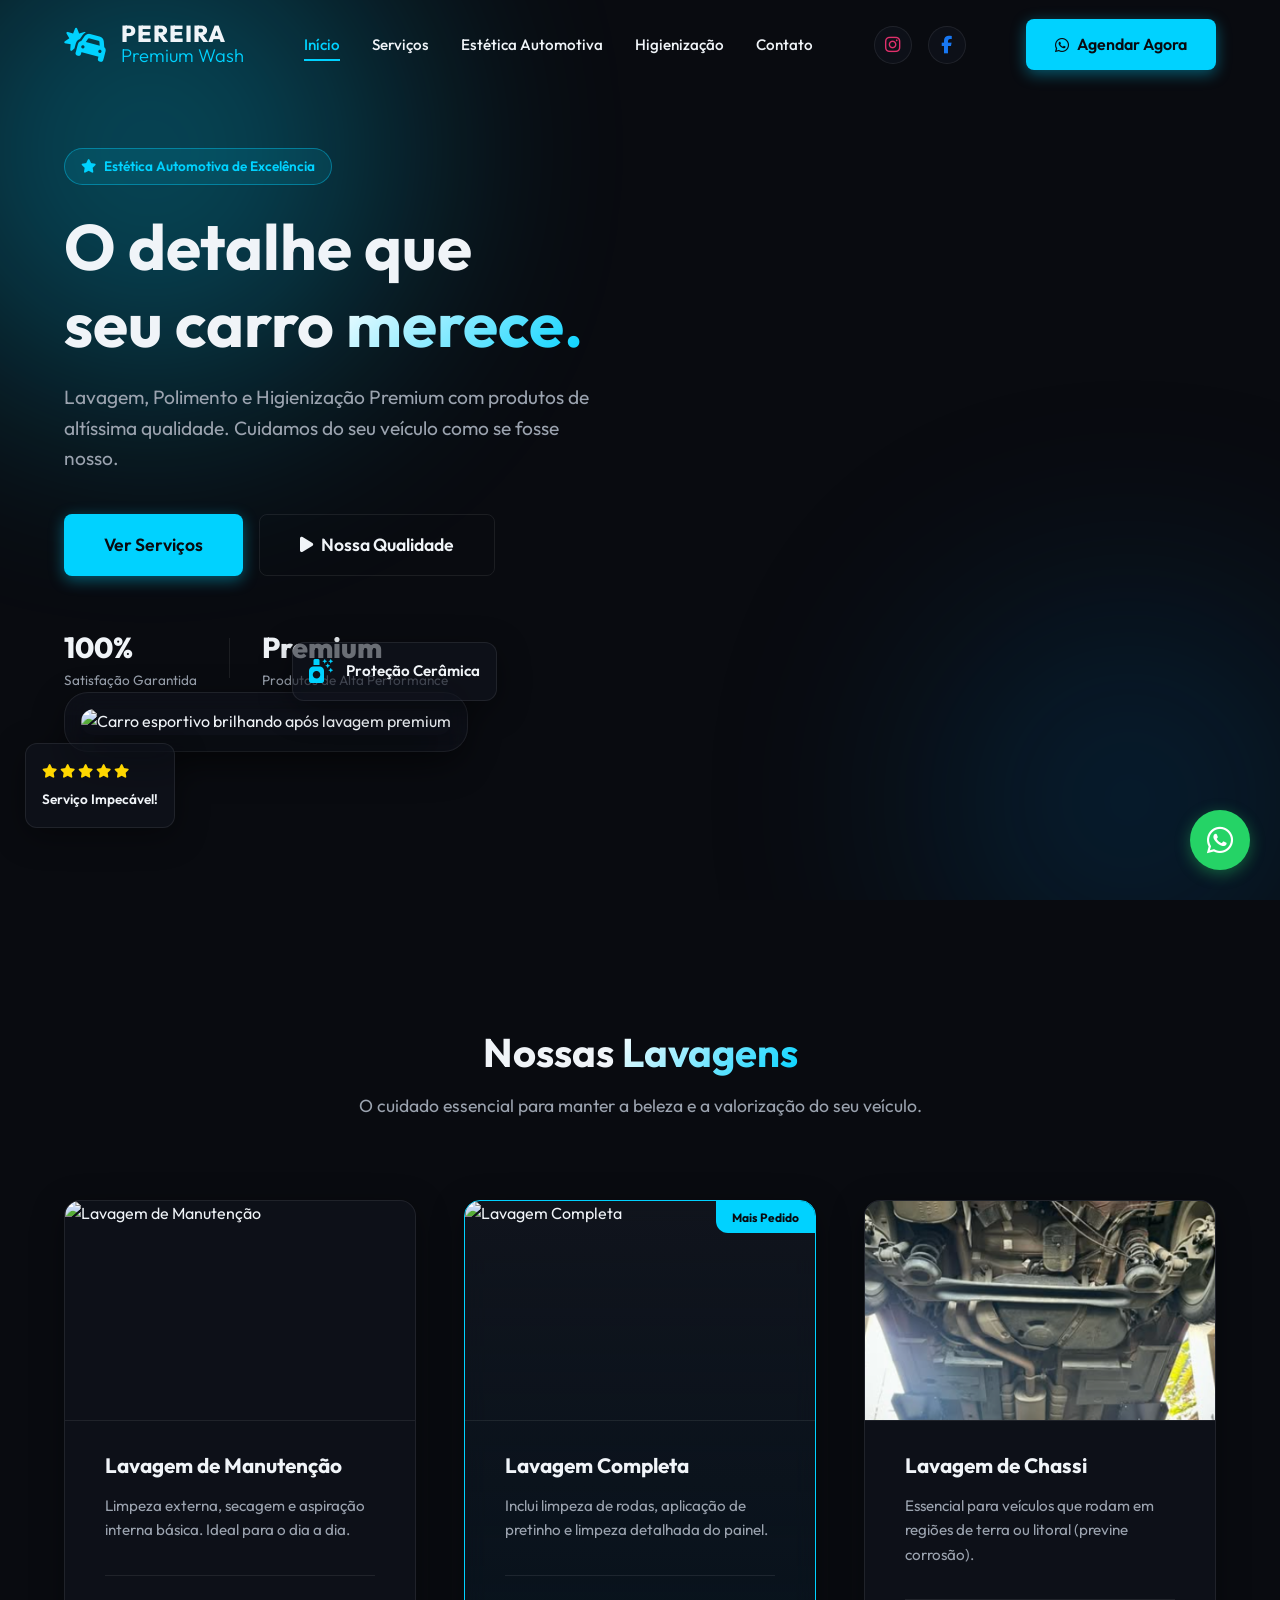
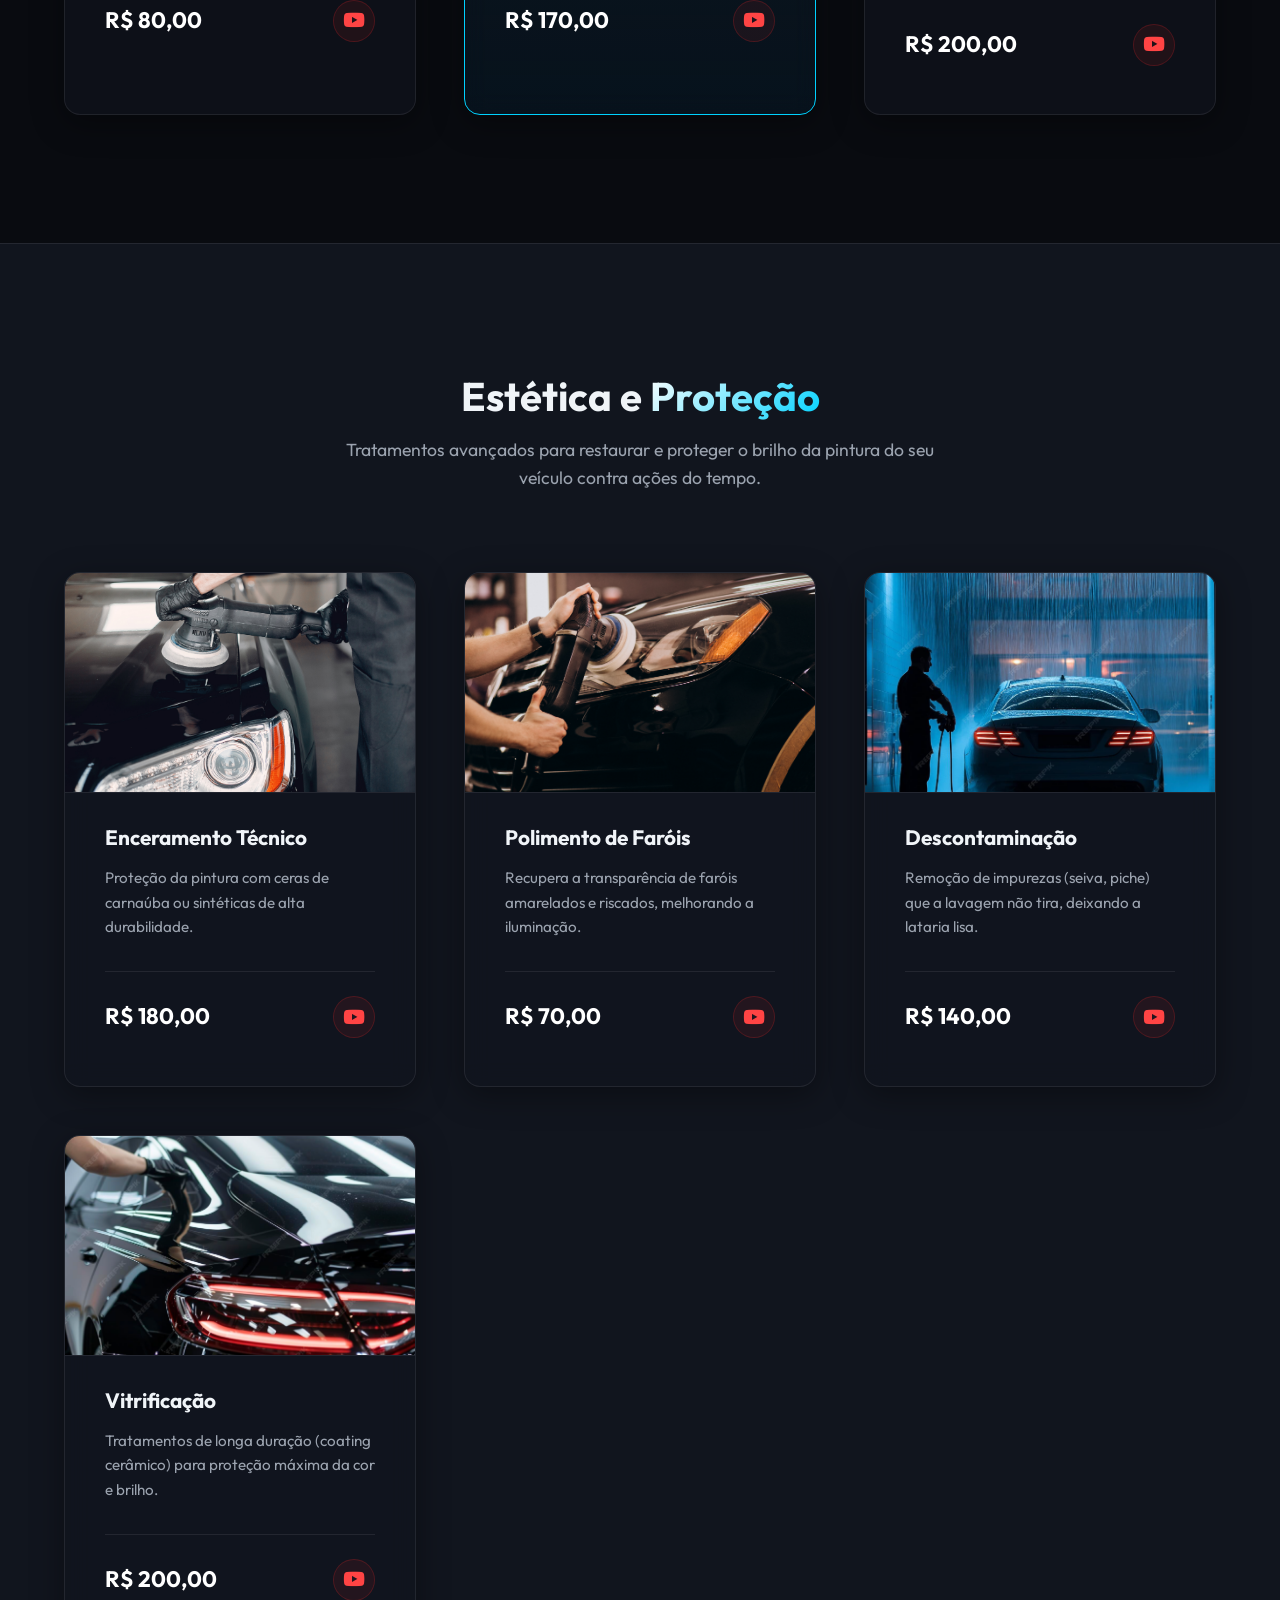
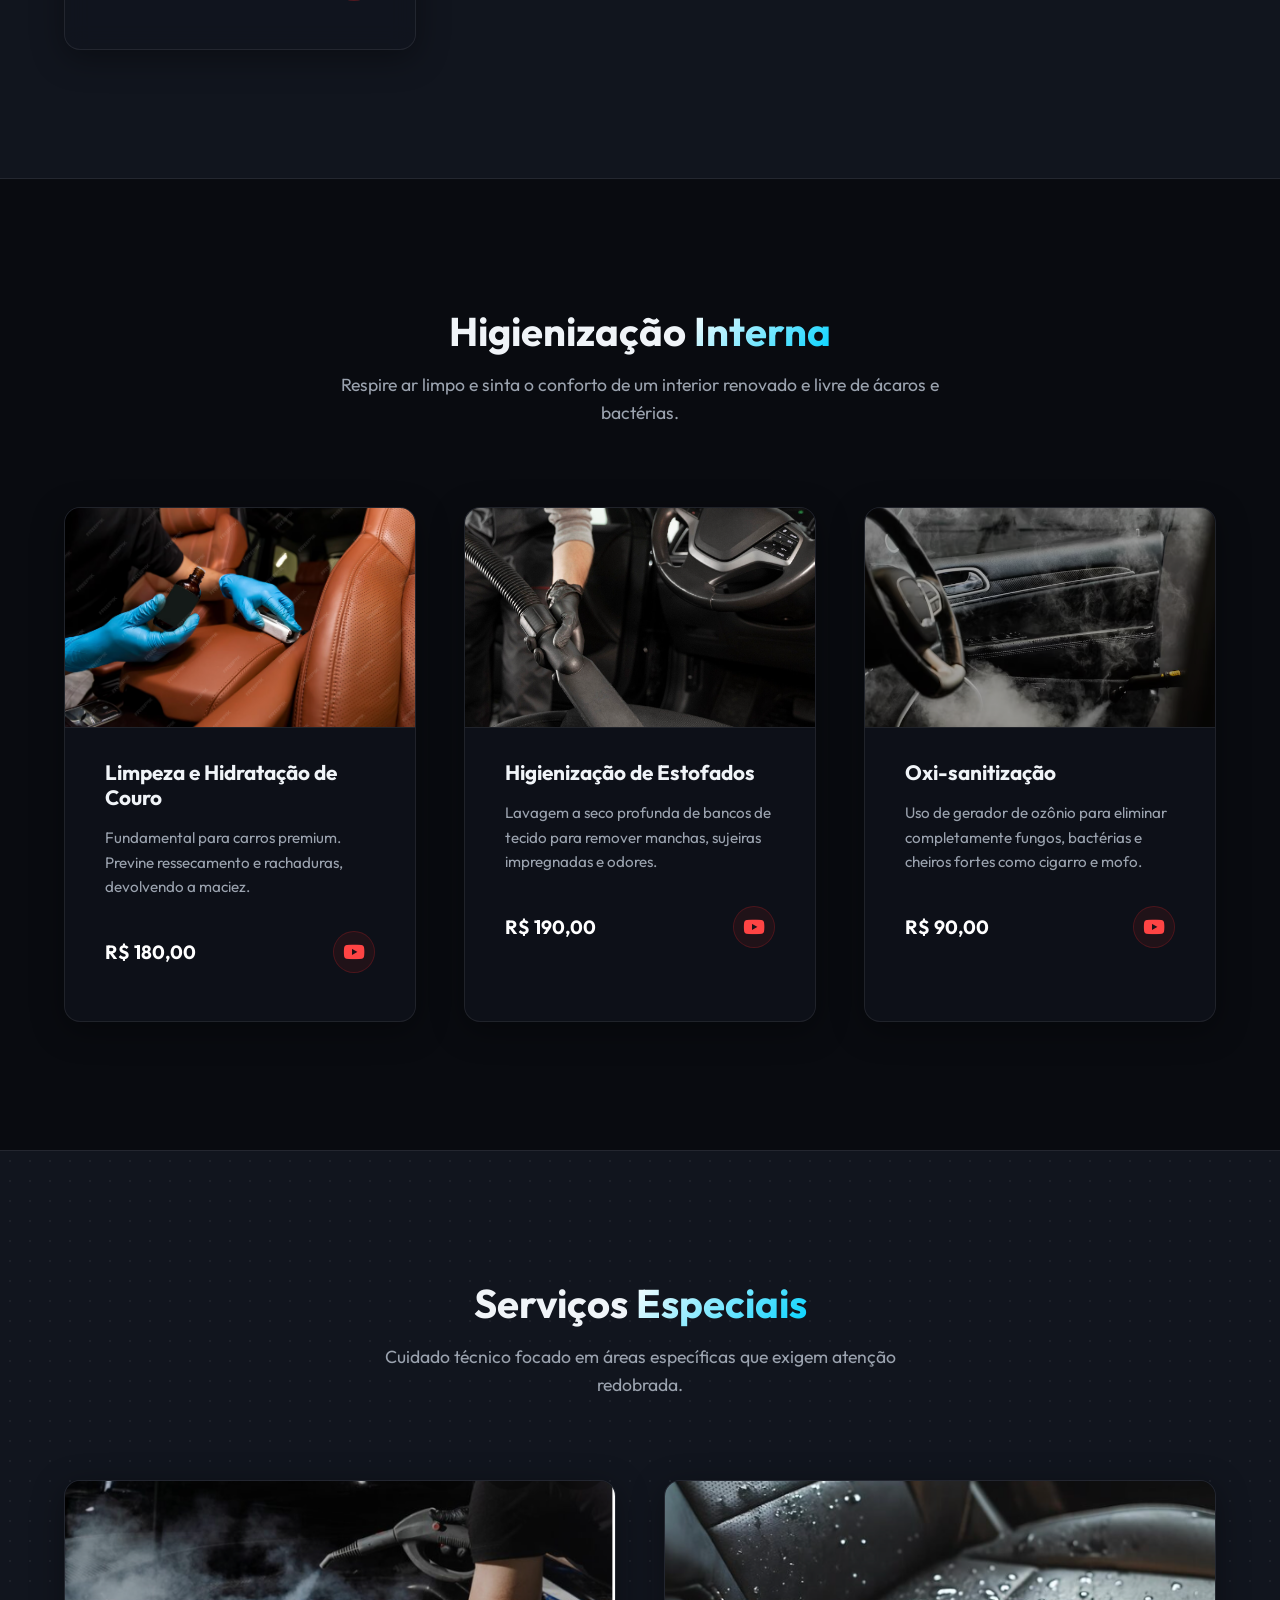
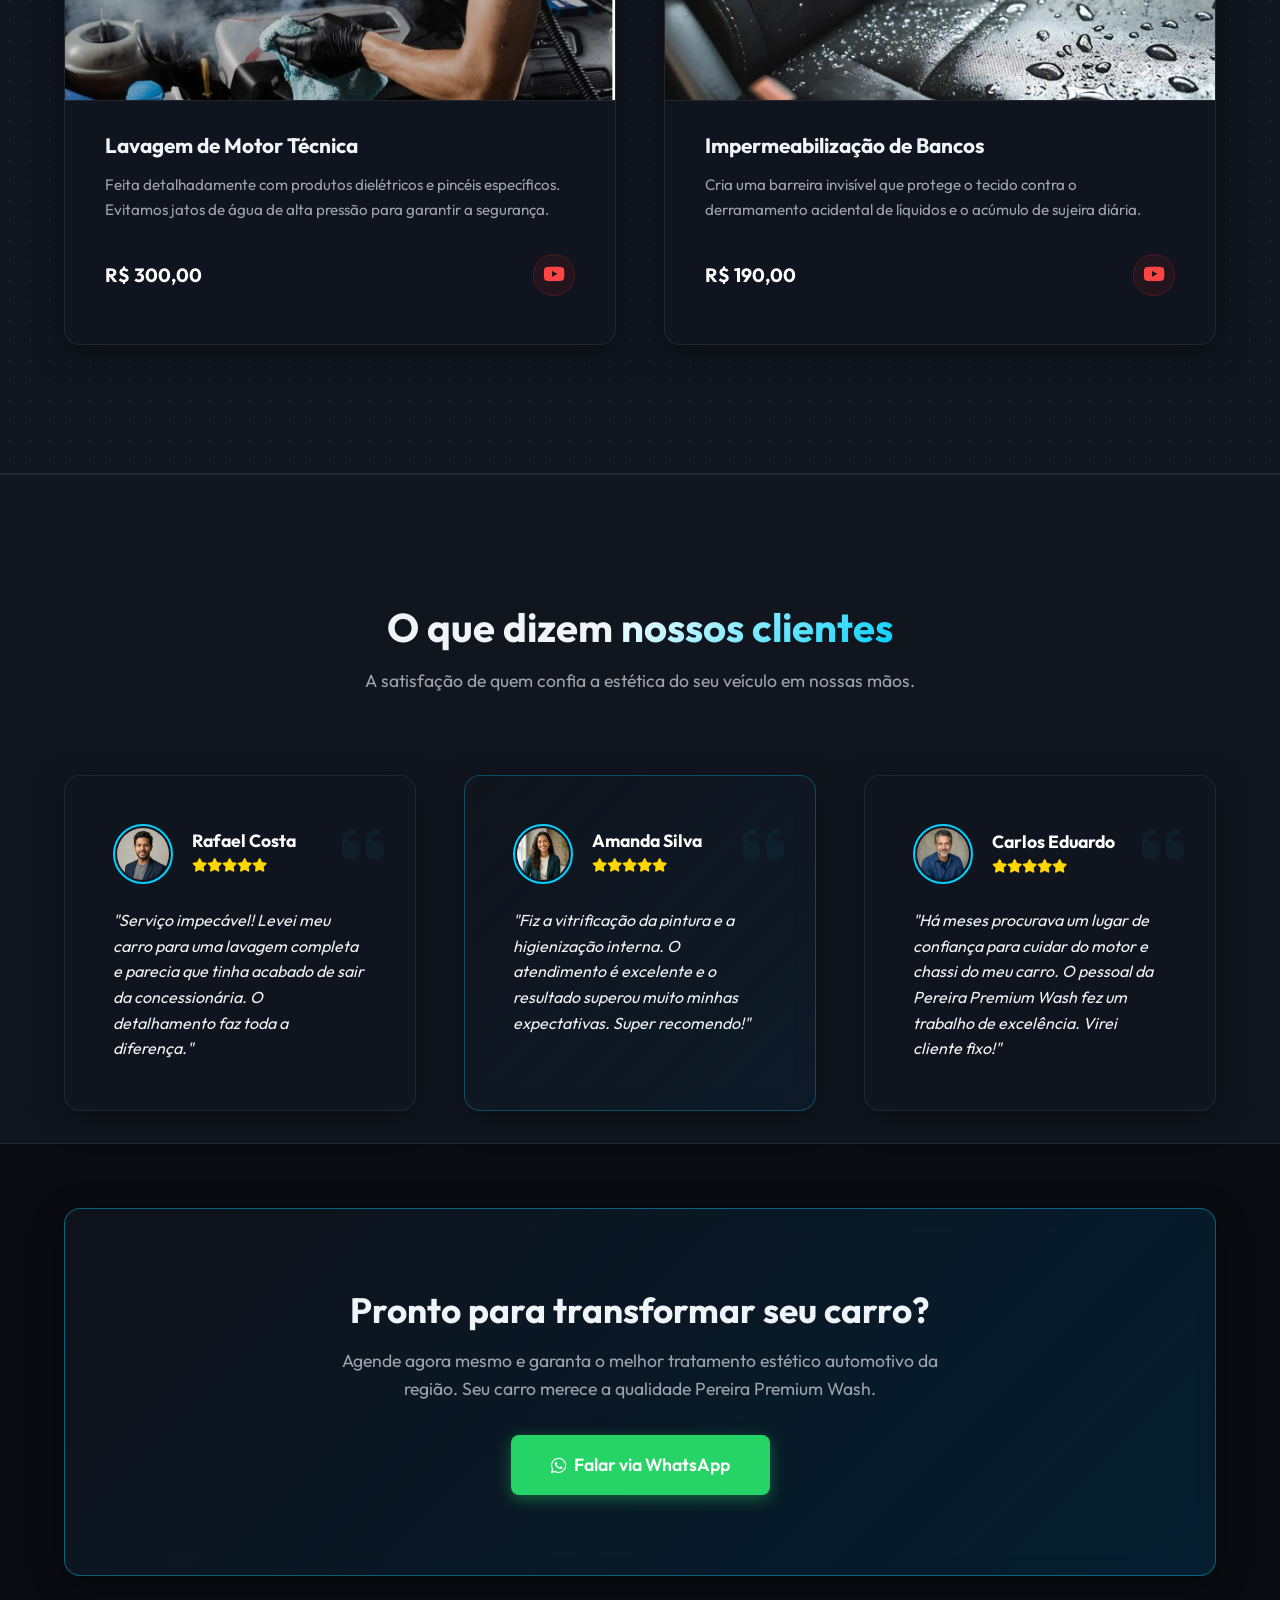
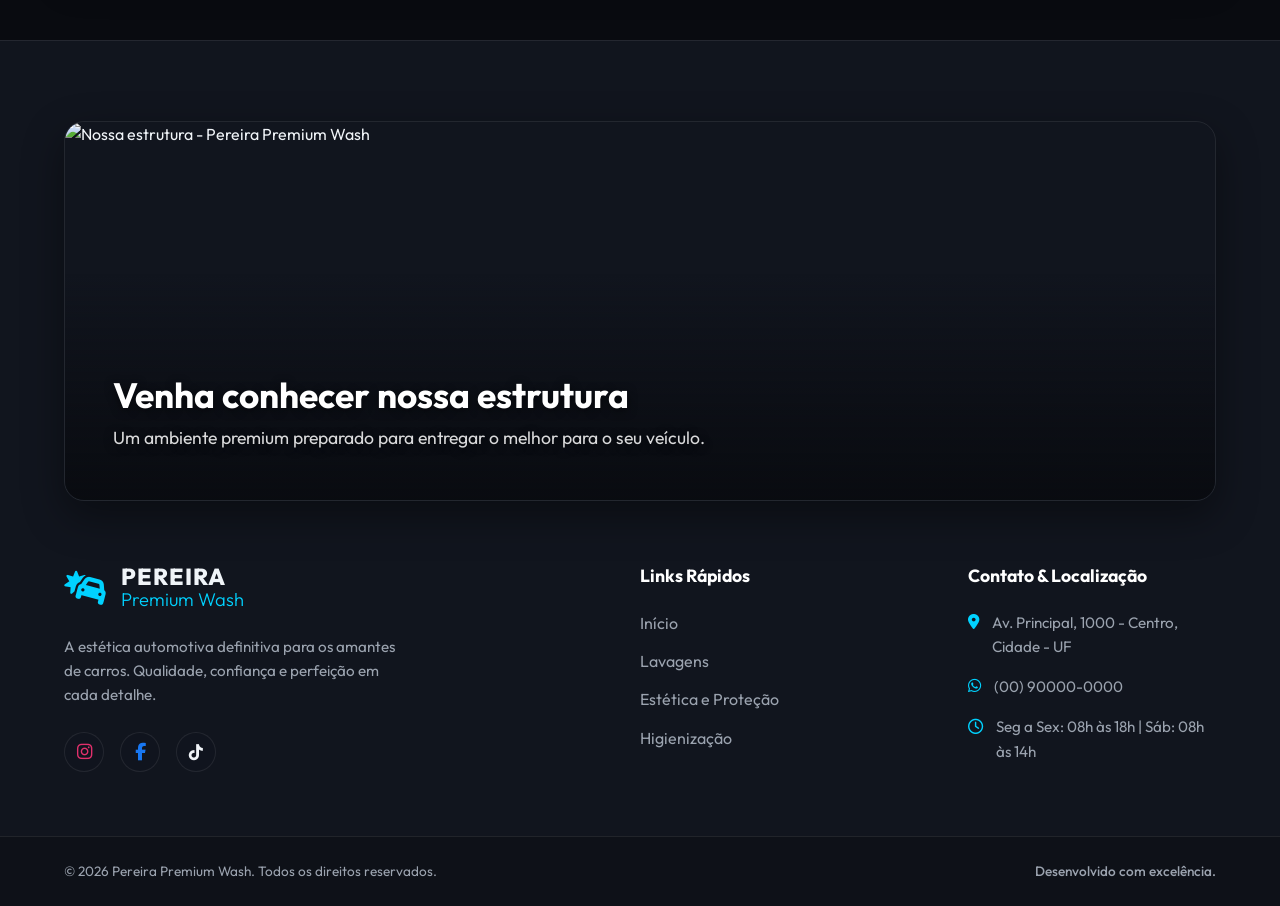
==== index.html @ 951238d2 "Restore social icons on mobile and reposition next to hamburger" ====
<!DOCTYPE html>
<html lang="pt-BR">
<head>
    <meta charset="UTF-8">
    <meta name="viewport" content="width=device-width, initial-scale=1.0">
    <meta name="description" content="Pereira Premium Wash - Estética Automotiva de Alta Qualidade. Oferecemos lavagem completa, polimento, vitrificação e higienização interna.">
    <title>Pereira Premium Wash | Estética Automotiva</title>
    <!-- Google Fonts -->
    <link rel="preconnect" href="https://fonts.googleapis.com">
    <link rel="preconnect" href="https://fonts.gstatic.com" crossorigin>
    <link href="https://fonts.googleapis.com/css2?family=Outfit:wght@300;400;500;600;700;800&display=swap" rel="stylesheet">
    <!-- Font Awesome -->
    <link rel="stylesheet" href="https://cdnjs.cloudflare.com/ajax/libs/font-awesome/6.4.0/css/all.min.css">
    <!-- CSS Personalizado -->
    <link rel="stylesheet" href="styles.css?v=8">
</head>
<body class="dark-theme">
    <!-- Efeito de Fundo Global blur -->
    <div class="background-effects">
        <div class="glow-orb orb-1"></div>
        <div class="glow-orb orb-2"></div>
    </div>

    <!-- Navegação Superior -->
    <header class="navbar">
        <div class="container nav-container">
            <a href="#" class="logo">
                <i class="fa-solid fa-car-burst text-accent"></i>
                <div class="logo-text">
                    <span class="logo-title">Pereira</span>
                    <span class="logo-subtitle">Premium Wash</span>
                </div>
            </a>
            
            <nav class="nav-links">
                <a href="#inicio" class="nav-link active">Início</a>
                <a href="#servicos" class="nav-link">Serviços</a>
                <a href="#estetica" class="nav-link">Estética Automotiva</a>
                <a href="#higienizacao" class="nav-link">Higienização</a>
                <a href="#contato" class="nav-link">Contato</a>
            </nav>

            <div class="nav-socials desktop-nav-socials">
                <a href="https://instagram.com/" target="_blank" class="social-icon instagram" aria-label="Instagram"><i class="fa-brands fa-instagram"></i></a>
                <a href="https://facebook.com/" target="_blank" class="social-icon facebook" aria-label="Facebook"><i class="fa-brands fa-facebook-f"></i></a>
            </div>

            <div class="header-actions desktop-only">
                <a href="https://api.whatsapp.com/send?phone=5500000000000&text=Olá! Gostaria de agendar um serviço na Pereira Premium Wash." target="_blank" class="btn-primary">
                    <i class="fa-brands fa-whatsapp"></i> Agendar Agora
                </a>
            </div>

            <!-- Menu Mobile Hamburger -->
            <button class="menu-toggle" aria-label="Abrir Menu">
                <span class="hamburger"></span>
            </button>
        </div>
    </header>

    <main>
        <!-- Hero Section -->
        <section id="inicio" class="hero-section">
            <div class="container hero-container">
                <div class="hero-content" data-aos="fade-up">
                    <div class="badge-premium">
                        <i class="fa-solid fa-star"></i> Estética Automotiva de Excelência
                    </div>
                    <h1 class="hero-title">O detalhe que<br> seu carro <span class="text-gradient">merece.</span></h1>
                    <p class="hero-subtitle">Lavagem, Polimento e Higienização Premium com produtos de altíssima qualidade. Cuidamos do seu veículo como se fosse nosso.</p>
                    <div class="hero-actions">
                        <a href="#servicos" class="btn-primary btn-large">Ver Serviços</a>
                        <a href="#galeria" class="btn-secondary btn-large"><i class="fa-solid fa-play"></i> Nossa Qualidade</a>
                    </div>
                    
                    <div class="hero-stats">
                        <div class="stat-item">
                            <span class="stat-number">100%</span>
                            <span class="stat-label">Satisfação Garantida</span>
                        </div>
                        <div class="stat-divider"></div>
                        <div class="stat-item">
                            <span class="stat-number">Premium</span>
                            <span class="stat-label">Produtos de Alta Performance</span>
                        </div>
                    </div>
                </div>
                <div class="hero-visual" data-aos="zoom-in" data-aos-delay="200">
                    <div class="image-wrapper glass-panel">
                        <img src="https://images.unsplash.com/photo-1601362840469-51e4d8d58785?q=80&w=1740&auto=format&fit=crop" alt="Carro esportivo brilhando após lavagem premium" class="hero-img">
                        <div class="floating-card rating-card">
                            <div class="stars">
                                <i class="fa-solid fa-star"></i>
                                <i class="fa-solid fa-star"></i>
                                <i class="fa-solid fa-star"></i>
                                <i class="fa-solid fa-star"></i>
                                <i class="fa-solid fa-star"></i>
                            </div>
                            <p>Serviço Impecável!</p>
                        </div>
                        <div class="floating-card service-card">
                            <i class="fa-solid fa-spray-can-sparkles text-accent"></i>
                            <p>Proteção Cerâmica</p>
                        </div>
                    </div>
                </div>
            </div>
        </section>

        <!-- Seção de Serviços - Lavagens -->
        <section id="servicos" class="services-section">
            <div class="container">
                <div class="section-header text-center" data-aos="fade-up">
                    <h2 class="section-title">Nossas <span class="text-gradient">Lavagens</span></h2>
                    <p class="section-description">O cuidado essencial para manter a beleza e a valorização do seu veículo.</p>
                </div>

                <div class="services-grid">
                    <!-- Serviço 1 -->
                    <div class="service-card-premium glass-panel" data-aos="fade-up" data-aos-delay="100">
                        <img src="lavagem-manutencao.jpg" alt="Lavagem de Manutenção" class="card-img-top" loading="lazy">
                        <div class="service-content">
                            <h3 class="service-name">Lavagem de Manutenção</h3>
                            <p class="service-desc">Limpeza externa, secagem e aspiração interna básica. Ideal para o dia a dia.</p>
                            <div class="service-footer">
                                <span class="service-price">R$ 80,00</span>
                                <div class="service-actions service-actions-right" style="margin-top: 0;">
                                    <a href="https://youtu.be/bIYmWo-dfnQ?si=0pb3H4_7p1KXsoxW" target="_blank" class="btn-action video-btn">
                                        <i class="fa-brands fa-youtube"></i> Ver Vídeo
                                    </a>
                                </div>
                            </div>
                        </div>
                    </div>

                    <!-- Serviço 2 -->
                    <div class="service-card-premium glass-panel highlight-card" data-aos="fade-up" data-aos-delay="200">
                        <div class="popular-badge">Mais Pedido</div>
                        <img src="https://images.unsplash.com/photo-1520340356584-f9917d1eea6f?q=80&w=1931&auto=format&fit=crop" alt="Lavagem Completa" class="card-img-top">
                        <div class="service-content">
                            <h3 class="service-name">Lavagem Completa</h3>
                            <p class="service-desc">Inclui limpeza de rodas, aplicação de pretinho e limpeza detalhada do painel.</p>
                            <div class="service-footer">
                                <span class="service-price">R$ 170,00</span>
                                <div class="service-actions service-actions-right" style="margin-top: 0;">
                                    <a href="https://youtu.be/bIYmWo-dfnQ?si=0pb3H4_7p1KXsoxW" target="_blank" class="btn-action video-btn">
                                        <i class="fa-brands fa-youtube"></i> Ver Vídeo
                                    </a>
                                </div>
                            </div>
                        </div>
                    </div>

                    <!-- Serviço 3 -->
                    <div class="service-card-premium glass-panel" data-aos="fade-up" data-aos-delay="300">
                        <img src="lavagem-chassi.png" alt="Lavagem de Chassi" class="card-img-top" loading="lazy">
                        <div class="service-content">
                            <h3 class="service-name">Lavagem de Chassi</h3>
                            <p class="service-desc">Essencial para veículos que rodam em regiões de terra ou litoral (previne corrosão).</p>
                            <div class="service-footer">
                                <span class="service-price">R$ 200,00</span>
                                <div class="service-actions service-actions-right" style="margin-top: 0;">
                                    <a href="https://youtu.be/bIYmWo-dfnQ?si=0pb3H4_7p1KXsoxW" target="_blank" class="btn-action video-btn">
                                        <i class="fa-brands fa-youtube"></i> Ver Vídeo
                                    </a>
                                </div>
                            </div>
                        </div>
                    </div>
                </div>
            </div>
        </section>

        <!-- Seção Estética e Proteção -->
        <section id="estetica" class="protection-section alt-bg">
            <div class="container">
                <div class="section-header text-center" data-aos="fade-up">
                    <h2 class="section-title">Estética e <span class="text-gradient">Proteção</span></h2>
                    <p class="section-description">Tratamentos avançados para restaurar e proteger o brilho da pintura do seu veículo contra ações do tempo.</p>
                </div>
            </div>
            
            <div class="container">
                <div class="services-grid">
                    <!-- Serviço 1: Enceramento -->
                    <div class="service-card-premium glass-panel" data-aos="fade-up" data-aos-delay="100">
                        <img src="enceramento.jpg" alt="Enceramento Técnico" class="card-img-top" loading="lazy">
                        <div class="service-content">
                            <h3 class="service-name">Enceramento Técnico</h3>
                            <p class="service-desc">Proteção da pintura com ceras de carnaúba ou sintéticas de alta durabilidade.</p>
                            <div class="service-footer">
                                <span class="service-price">R$ 180,00</span>
                                <div class="service-actions service-actions-right" style="margin-top: 0;">
                                    <a href="https://youtu.be/bIYmWo-dfnQ?si=0pb3H4_7p1KXsoxW" target="_blank" class="btn-action video-btn">
                                        <i class="fa-brands fa-youtube"></i> Ver Vídeo
                                    </a>
                                </div>
                            </div>
                        </div>
                    </div>

                    <!-- Serviço 2: Polimento -->
                    <div class="service-card-premium glass-panel" data-aos="fade-up" data-aos-delay="200">
                        <img src="polimento-farois.jpg" alt="Polimento de Faróis" class="card-img-top" loading="lazy">
                        <div class="service-content">
                            <h3 class="service-name">Polimento de Faróis</h3>
                            <p class="service-desc">Recupera a transparência de faróis amarelados e riscados, melhorando a iluminação.</p>
                            <div class="service-footer">
                                <span class="service-price">R$ 70,00</span>
                                <div class="service-actions service-actions-right" style="margin-top: 0;">
                                    <a href="https://youtu.be/bIYmWo-dfnQ?si=0pb3H4_7p1KXsoxW" target="_blank" class="btn-action video-btn">
                                        <i class="fa-brands fa-youtube"></i> Ver Vídeo
                                    </a>
                                </div>
                            </div>
                        </div>
                    </div>

                    <!-- Serviço 3: Descontaminação -->
                    <div class="service-card-premium glass-panel" data-aos="fade-up" data-aos-delay="300">
                        <img src="cabine-limpeza.png" alt="Descontaminação de Pintura" class="card-img-top" loading="lazy">
                        <div class="service-content">
                            <h3 class="service-name">Descontaminação</h3>
                            <p class="service-desc">Remoção de impurezas (seiva, piche) que a lavagem não tira, deixando a lataria lisa.</p>
                            <div class="service-footer">
                                <span class="service-price">R$ 140,00</span>
                                <div class="service-actions service-actions-right" style="margin-top: 0;">
                                    <a href="https://youtu.be/bIYmWo-dfnQ?si=0pb3H4_7p1KXsoxW" target="_blank" class="btn-action video-btn">
                                        <i class="fa-brands fa-youtube"></i> Ver Vídeo
                                    </a>
                                </div>
                            </div>
                        </div>
                    </div>

                    <!-- Serviço 4: Vitrificação -->
                    <div class="service-card-premium glass-panel" data-aos="fade-up" data-aos-delay="400">
                        <img src="vitrificacao.png" alt="Vitrificação ou Selantes" class="card-img-top" loading="lazy">
                        <div class="service-content">
                            <h3 class="service-name">Vitrificação</h3>
                            <p class="service-desc">Tratamentos de longa duração (coating cerâmico) para proteção máxima da cor e brilho.</p>
                            <div class="service-footer">
                                <span class="service-price">R$ 200,00</span>
                                <div class="service-actions service-actions-right" style="margin-top: 0;">
                                    <a href="https://youtu.be/bIYmWo-dfnQ?si=0pb3H4_7p1KXsoxW" target="_blank" class="btn-action video-btn">
                                        <i class="fa-brands fa-youtube"></i> Ver Vídeo
                                    </a>
                                </div>
                            </div>
                        </div>
                    </div>
                </div>
            </div>
        </section>

        <!-- Seção Higienização Interna -->
        <section id="higienizacao" class="services-section">
            <div class="container">
                <div class="section-header text-center" data-aos="fade-up">
                    <h2 class="section-title">Higienização <span class="text-gradient">Interna</span></h2>
                    <p class="section-description">Respire ar limpo e sinta o conforto de um interior renovado e livre de ácaros e bactérias.</p>
                </div>

                <div class="services-grid grid-3">
                    <div class="service-card-premium glass-panel" data-aos="zoom-in" data-aos-delay="100">
                        <img src="limpeza-banco.png" alt="Limpeza de Couro" class="card-img-top" loading="lazy">
                        <div class="service-content">
                            <h3 class="service-name">Limpeza e Hidratação de Couro</h3>
                            <p class="service-desc">Fundamental para carros premium. Previne ressecamento e rachaduras, devolvendo a maciez.</p>
                            <div class="service-footer" style="display: flex; justify-content: space-between; align-items: center; border-top: none; padding-top: 0; margin-top: 1rem;">
                                <span class="service-price" style="font-size: 1.2rem;">R$ 180,00</span>
                                <div class="service-actions" style="margin-top: 0; gap: 0.5rem;">
                                    <a href="https://youtu.be/bIYmWo-dfnQ?si=0pb3H4_7p1KXsoxW" target="_blank" class="btn-action video-btn" style="padding: 0.4rem 0.8rem;">
                                        <i class="fa-brands fa-youtube"></i> Ver Vídeo
                                    </a>
                                </div>
                            </div>
                        </div>
                    </div>

                    <div class="service-card-premium glass-panel" data-aos="zoom-in" data-aos-delay="200">
                        <div class="card-img-top" style="overflow: hidden; padding: 0;">
                            <img src="limpeza-banco-tecido-2.png" alt="Higienização de Estofados" style="width: 100%; height: 100%; object-fit: cover; object-position: bottom; transform: scale(1.4);" loading="lazy">
                        </div>
                        <div class="service-content">
                            <h3 class="service-name">Higienização de Estofados</h3>
                            <p class="service-desc">Lavagem a seco profunda de bancos de tecido para remover manchas, sujeiras impregnadas e odores.</p>
                            <div class="service-footer" style="display: flex; justify-content: space-between; align-items: center; border-top: none; padding-top: 0; margin-top: 1rem;">
                                <span class="service-price" style="font-size: 1.2rem;">R$ 190,00</span>
                                <div class="service-actions" style="margin-top: 0; gap: 0.5rem;">
                                    <a href="https://youtu.be/bIYmWo-dfnQ?si=0pb3H4_7p1KXsoxW" target="_blank" class="btn-action video-btn" style="padding: 0.4rem 0.8rem;">
                                        <i class="fa-brands fa-youtube"></i> Ver Vídeo
                                    </a>
                                </div>
                            </div>
                        </div>
                    </div>

                    <div class="service-card-premium glass-panel" data-aos="zoom-in" data-aos-delay="300">
                        <img src="oxisanitizacao.png" alt="Oxi-sanitização Ar Condicionado" class="card-img-top" loading="lazy">
                        <div class="service-content">
                            <h3 class="service-name">Oxi-sanitização</h3>
                            <p class="service-desc">Uso de gerador de ozônio para eliminar completamente fungos, bactérias e cheiros fortes como cigarro e mofo.</p>
                            <div class="service-footer" style="display: flex; justify-content: space-between; align-items: center; border-top: none; padding-top: 0; margin-top: 1rem;">
                                <span class="service-price" style="font-size: 1.2rem;">R$ 90,00</span>
                                <div class="service-actions" style="margin-top: 0; gap: 0.5rem;">
                                    <a href="https://youtu.be/bIYmWo-dfnQ?si=0pb3H4_7p1KXsoxW" target="_blank" class="btn-action video-btn" style="padding: 0.4rem 0.8rem;">
                                        <i class="fa-brands fa-youtube"></i> Ver Vídeo
                                    </a>
                                </div>
                            </div>
                        </div>
                    </div>
                </div>
            </div>
        </section>

        <!-- Seção Serviços Especiais -->
        <section id="especiais" class="special-services bg-pattern alt-bg">
            <div class="container">
                <div class="section-header text-center" data-aos="fade-up">
                    <h2 class="section-title">Serviços <span class="text-gradient">Especiais</span></h2>
                    <p class="section-description">Cuidado técnico focado em áreas específicas que exigem atenção redobrada.</p>
                </div>

                <div class="services-grid">
                    <!-- Serviço 1: Lavagem de Motor -->
                    <div class="service-card-premium glass-panel" data-aos="fade-up" data-aos-delay="100">
                        <img src="lavagem-motor.png" alt="Lavagem de Motor Técnica" class="card-img-top" loading="lazy">
                        <div class="service-content">
                            <h3 class="service-name">Lavagem de Motor Técnica</h3>
                            <p class="service-desc">Feita detalhadamente com produtos dielétricos e pincéis específicos. Evitamos jatos de água de alta pressão para garantir a segurança.</p>
                            <div class="service-footer" style="display: flex; justify-content: space-between; align-items: center; border-top: none; padding-top: 0; margin-top: 1rem;">
                                <span class="service-price" style="font-size: 1.2rem;">R$ 300,00</span>
                                <div class="service-actions" style="margin-top: 0; gap: 0.5rem;">
                                    <a href="https://youtu.be/bIYmWo-dfnQ?si=0pb3H4_7p1KXsoxW" target="_blank" class="btn-action video-btn" style="padding: 0.4rem 0.8rem;">
                                        <i class="fa-brands fa-youtube"></i> Ver Vídeo
                                    </a>
                                </div>
                            </div>
                        </div>
                    </div>

                    <!-- Serviço 2: Impermeabilização de Bancos -->
                    <div class="service-card-premium glass-panel" data-aos="fade-up" data-aos-delay="200">
                        <img src="banco-molhado.png" alt="Impermeabilização de Bancos" class="card-img-top" loading="lazy">
                        <div class="service-content">
                            <h3 class="service-name">Impermeabilização de Bancos</h3>
                            <p class="service-desc">Cria uma barreira invisível que protege o tecido contra o derramamento acidental de líquidos e o acúmulo de sujeira diária.</p>
                            <div class="service-footer" style="display: flex; justify-content: space-between; align-items: center; border-top: none; padding-top: 0; margin-top: 1rem;">
                                <span class="service-price" style="font-size: 1.2rem;">R$ 190,00</span>
                                <div class="service-actions" style="margin-top: 0; gap: 0.5rem;">
                                    <a href="https://youtu.be/bIYmWo-dfnQ?si=0pb3H4_7p1KXsoxW" target="_blank" class="btn-action video-btn" style="padding: 0.4rem 0.8rem;">
                                        <i class="fa-brands fa-youtube"></i> Ver Vídeo
                                    </a>
                                </div>
                            </div>
                        </div>
                    </div>
                </div>
            </div>
        </section>

        <!-- Depoimentos -->
        <section id="depoimentos" class="testimonials-section alt-bg">
            <div class="container">
                <div class="section-header text-center" data-aos="fade-up">
                    <h2 class="section-title">O que dizem <span class="text-gradient">nossos clientes</span></h2>
                    <p class="section-description">A satisfação de quem confia a estética do seu veículo em nossas mãos.</p>
                </div>
                
                <div class="testimonials-grid">
                    <!-- Depoimento 1 -->
                    <div class="testimonial-card glass-panel" data-aos="fade-up" data-aos-delay="100">
                        <div class="testimonial-header">
                            <img src="rafael_costa_v2.png" alt="Rafael Costa" class="customer-img">
                            <div class="customer-info">
                                <h4>Rafael Costa</h4>
                                <div class="stars">
                                    <i class="fa-solid fa-star"></i><i class="fa-solid fa-star"></i><i class="fa-solid fa-star"></i><i class="fa-solid fa-star"></i><i class="fa-solid fa-star"></i>
                                </div>
                            </div>
                        </div>
                        <p class="testimonial-text">"Serviço impecável! Levei meu carro para uma lavagem completa e parecia que tinha acabado de sair da concessionária. O detalhamento faz toda a diferença."</p>
                    </div>
                    
                    <!-- Depoimento 2 -->
                    <div class="testimonial-card glass-panel highlight-testimonial" data-aos="fade-up" data-aos-delay="200">
                        <div class="testimonial-header">
                            <img src="amanda_silva_v2.png" alt="Amanda Silva" class="customer-img">
                            <div class="customer-info">
                                <h4>Amanda Silva</h4>
                                <div class="stars">
                                    <i class="fa-solid fa-star"></i><i class="fa-solid fa-star"></i><i class="fa-solid fa-star"></i><i class="fa-solid fa-star"></i><i class="fa-solid fa-star"></i>
                                </div>
                            </div>
                        </div>
                        <p class="testimonial-text">"Fiz a vitrificação da pintura e a higienização interna. O atendimento é excelente e o resultado superou muito minhas expectativas. Super recomendo!"</p>
                    </div>
                    
                    <!-- Depoimento 3 -->
                    <div class="testimonial-card glass-panel" data-aos="fade-up" data-aos-delay="300">
                        <div class="testimonial-header">
                            <img src="carlos_eduardo_v2.png" alt="Carlos Eduardo" class="customer-img">
                            <div class="customer-info">
                                <h4>Carlos Eduardo</h4>
                                <div class="stars">
                                    <i class="fa-solid fa-star"></i><i class="fa-solid fa-star"></i><i class="fa-solid fa-star"></i><i class="fa-solid fa-star"></i><i class="fa-solid fa-star"></i>
                                </div>
                            </div>
                        </div>
                        <p class="testimonial-text">"Há meses procurava um lugar de confiança para cuidar do motor e chassi do meu carro. O pessoal da Pereira Premium Wash fez um trabalho de excelência. Virei cliente fixo!"</p>
                    </div>
                </div>
            </div>
        </section>

        <!-- Call to action/Contato -->
        <section id="contato" class="cta-section">
            <div class="container">
                <div class="cta-box glass-panel" data-aos="zoom-in">
                    <div class="cta-content">
                        <h2>Pronto para transformar seu carro?</h2>
                        <p>Agende agora mesmo e garanta o melhor tratamento estético automotivo da região. Seu carro merece a qualidade Pereira Premium Wash.</p>
                    </div>
                    <div class="cta-actions">
                        <a href="https://api.whatsapp.com/send?phone=5500000000000&text=Olá! Gostaria de agendar um serviço na Pereira Premium Wash." target="_blank" class="btn-whatsapp btn-large">
                            <i class="fa-brands fa-whatsapp"></i> Falar via WhatsApp
                        </a>
                    </div>
                </div>
            </div>
        </section>
    </main>

    <!-- Footer -->
    <footer class="footer">
        <!-- Fachada Pereira Premium Wash -->
        <div class="container mb-4">
            <div class="facade-container" data-aos="fade-up">
                <img src="foto_externa.png" alt="Nossa estrutura - Pereira Premium Wash" class="facade-img">
                <div class="facade-overlay">
                    <h3 class="facade-title">Venha conhecer nossa estrutura</h3>
                    <p class="facade-subtitle">Um ambiente premium preparado para entregar o melhor para o seu veículo.</p>
                </div>
            </div>
        </div>

        <div class="container footer-grid">
            <div class="footer-brand">
                <a href="#" class="logo footer-logo">
                    <i class="fa-solid fa-car-burst text-accent"></i>
                    <div class="logo-text">
                        <span class="logo-title">Pereira</span>
                        <span class="logo-subtitle">Premium Wash</span>
                    </div>
                </a>
                <p class="footer-desc">A estética automotiva definitiva para os amantes de carros. Qualidade, confiança e perfeição em cada detalhe.</p>
                <div class="social-links">
                    <a href="https://instagram.com/" target="_blank" class="social-icon instagram" aria-label="Instagram"><i class="fa-brands fa-instagram"></i></a>
                    <a href="https://facebook.com/" target="_blank" class="social-icon facebook" aria-label="Facebook"><i class="fa-brands fa-facebook-f"></i></a>
                    <a href="#" aria-label="TikTok"><i class="fa-brands fa-tiktok"></i></a>
                </div>
            </div>
            
            <div class="footer-links">
                <h3>Links Rápidos</h3>
                <ul>
                    <li><a href="#inicio">Início</a></li>
                    <li><a href="#servicos">Lavagens</a></li>
                    <li><a href="#estetica">Estética e Proteção</a></li>
                    <li><a href="#higienizacao">Higienização</a></li>
                </ul>
            </div>

            <div class="footer-contact">
                <h3>Contato & Localização</h3>
                <ul class="contact-info">
                    <li><i class="fa-solid fa-location-dot"></i> Av. Principal, 1000 - Centro, Cidade - UF</li>
                    <li><i class="fa-brands fa-whatsapp"></i> (00) 90000-0000</li>
                    <li><i class="fa-regular fa-clock"></i> Seg a Sex: 08h às 18h | Sáb: 08h às 14h</li>
                </ul>
            </div>
        </div>
        <div class="footer-bottom">
            <div class="container">
                <p>&copy; 2026 Pereira Premium Wash. Todos os direitos reservados.</p>
                <p class="developer-credit">Desenvolvido com excelência.</p>
            </div>
        </div>
    </footer>

    <!-- Script de Animação (AOS) via CDN para revelar elementos no scroll -->
    <link href="https://unpkg.com/aos@2.3.1/dist/aos.css" rel="stylesheet">
    <script src="https://unpkg.com/aos@2.3.1/dist/aos.js"></script>
    <script src="script.js"></script>

    <!-- Floating WhatsApp Global -->
    <a href="https://api.whatsapp.com/send?phone=5500000000000&text=Olá! Gostaria de agendar um serviço na Pereira Premium Wash." target="_blank" class="floating-whatsapp" aria-label="Fale conosco no WhatsApp">
        <i class="fa-brands fa-whatsapp"></i>
    </a>
</body>
</html>
---- styles.css ----
/* ===== DESIGN SYSTEM & VARIÁVEIS ===== */
:root {
    /* Cores Premium Dark Theme Baseadas em Estética Automotiva */
    --clr-bg-dark: #090b10;
    --clr-bg-alt: #11151e;
    --clr-accent: #00d2ff;
    --clr-accent-dark: #00a4ce;
    --clr-accent-glow: rgba(0, 210, 255, 0.4);
    --clr-text-main: #f0f4f8;
    --clr-text-muted: #9ba3af;
    
    /* Efeitos e Glassmorphism */
    --glass-bg: rgba(17, 21, 30, 0.6);
    --glass-border: rgba(255, 255, 255, 0.08);
    --glass-shadow: 0 8px 32px 0 rgba(0, 0, 0, 0.37);
    --glass-blur: blur(12px);
    
    /* Tipografia */
    --font-main: 'Outfit', sans-serif;
    
    /* Transições */
    --transition-fast: 0.2s cubic-bezier(0.4, 0, 0.2, 1);
    --transition-normal: 0.3s cubic-bezier(0.4, 0, 0.2, 1);
    --transition-slow: 0.6s cubic-bezier(0.4, 0, 0.2, 1);
}

/* ===== RESET & BASE ===== */
* {
    margin: 0;
    padding: 0;
    box-sizing: border-box;
    font-family: var(--font-main);
}

html {
    scroll-behavior: smooth;
    overflow-x: hidden;
}

body {
    background-color: var(--clr-bg-dark);
    color: var(--clr-text-main);
    line-height: 1.6;
    overflow-x: hidden;
    position: relative;
}

/* ===== TIPOGRAFIA GLOBAL ===== */
h1, h2, h3, h4, h5, h6 {
    line-height: 1.2;
    font-weight: 700;
}

.text-gradient {
    background: linear-gradient(135deg, #fff 0%, var(--clr-accent) 100%);
    -webkit-background-clip: text;
    -webkit-text-fill-color: transparent;
    background-clip: text;
}

.text-accent {
    color: var(--clr-accent);
}

.text-light {
    font-weight: 300;
}

.text-center {
    text-align: center;
}

/* ===== CONTAINERS & LAYOUT ===== */
.container {
    width: 100%;
    max-width: 1200px;
    margin: 0 auto;
    padding: 0 1.5rem;
}

.container-flex {
    display: flex;
    align-items: center;
    justify-content: space-between;
    gap: 4rem;
}

section {
    padding: 8rem 0;
    position: relative;
}

.alt-bg {
    background-color: var(--clr-bg-alt);
    border-top: 1px solid var(--glass-border);
    border-bottom: 1px solid var(--glass-border);
}

.section-header {
    margin-bottom: 5rem;
}

.section-title {
    font-size: 2.5rem;
    margin-bottom: 1rem;
}

.section-description {
    color: var(--clr-text-muted);
    font-size: 1.1rem;
    max-width: 600px;
    margin: 0 auto;
}

/* ===== COMPONENTES GLOBAIS ===== */
/* Botões */
.btn-primary, .btn-secondary, .btn-whatsapp {
    display: inline-flex;
    align-items: center;
    justify-content: center;
    gap: 0.5rem;
    padding: 0.8rem 1.8rem;
    font-weight: 600;
    border-radius: 8px;
    text-decoration: none;
    transition: var(--transition-normal);
    cursor: pointer;
    border: none;
    font-size: 1rem;
}

.btn-large {
    padding: 1rem 2.5rem;
    font-size: 1.1rem;
}

.btn-primary {
    background-color: var(--clr-accent);
    color: var(--clr-bg-dark);
    box-shadow: 0 4px 15px var(--clr-accent-glow);
}

.btn-primary:hover {
    background-color: #fff;
    transform: translateY(-3px);
    box-shadow: 0 6px 20px var(--clr-accent-glow);
}

.btn-secondary {
    background: transparent;
    color: var(--clr-text-main);
    border: 1px solid var(--glass-border);
}

.btn-secondary:hover {
    background: var(--glass-bg);
    border-color: var(--clr-accent);
    transform: translateY(-3px);
}

.btn-whatsapp {
    background-color: #25D366;
    color: white;
    box-shadow: 0 4px 15px rgba(37, 211, 102, 0.4);
}

.btn-whatsapp:hover {
    background-color: #1ebc5a;
    transform: translateY(-3px);
    box-shadow: 0 6px 20px rgba(37, 211, 102, 0.5);
}

.btn-text {
    color: var(--clr-accent);
    text-decoration: none;
    font-weight: 500;
    display: inline-flex;
    align-items: center;
    gap: 0.5rem;
    transition: var(--transition-fast);
}

.btn-text:hover {
    gap: 0.8rem;
    color: #fff;
}

/* Ações Dinâmicas dos Serviços (Agendar/Vídeo) */
.service-actions {
    display: flex;
    gap: 0.8rem;
    margin-top: 1rem;
    align-items: center;
    flex-wrap: wrap;
}
.service-actions-right {
    justify-content: flex-end;
}

.btn-action {
    display: inline-flex;
    align-items: center;
    justify-content: center;
    gap: 0;
    font-size: 0; /* Oculta o texto html original */
    width: 42px;
    height: 42px;
    padding: 0 !important;
    border-radius: 50%;
    text-decoration: none;
    transition: all 0.4s cubic-bezier(0.175, 0.885, 0.32, 1.25);
    overflow: hidden;
    position: relative;
    white-space: nowrap;
}

.btn-action i {
    font-size: 1.2rem;
    margin: 0;
    transition: transform 0.3s ease;
}

/* Pseudo-elementos para recriar o texto no hover */
.video-btn::after {
    content: "Vídeo";
    font-size: 0.9rem;
    font-weight: 600;
    opacity: 0;
    max-width: 0;
    transition: all 0.4s cubic-bezier(0.175, 0.885, 0.32, 1.25);
}

.agendar-btn::after {
    content: "Agendar";
    font-size: 0.9rem;
    font-weight: 600;
    opacity: 0;
    max-width: 0;
    transition: all 0.4s cubic-bezier(0.175, 0.885, 0.32, 1.25);
}

/* Efeito Hover Expanding Pill */
.btn-action:hover {
    border-radius: 25px;
    padding: 0 16px !important;
}

.btn-action.video-btn:hover {
    width: 105px;
}

.btn-action.agendar-btn:hover {
    width: 125px;
}

.btn-action:hover::after {
    opacity: 1;
    max-width: 100px;
    margin-left: 8px; /* Espaço entre ícone e texto */
}

/* Cores e Sombras */
.video-btn {
    background: rgba(255, 40, 40, 0.08);
    color: #ff4444;
    border: 1px solid rgba(255, 40, 40, 0.2);
}

.video-btn:hover {
    background: rgba(255, 40, 40, 0.15);
    box-shadow: 0 6px 15px rgba(255, 40, 40, 0.25);
    color: #ff6b6b;
}

.agendar-btn {
    background: rgba(37, 211, 102, 0.08);
    color: #25D366;
    border: 1px solid rgba(37, 211, 102, 0.2);
}

.agendar-btn:hover {
    background: rgba(37, 211, 102, 0.15);
    box-shadow: 0 6px 15px rgba(37, 211, 102, 0.25);
    color: #4aff8b;
}

@media (max-width: 768px) {
    .btn-action {
        width: 44px;
        height: 44px;
    }
    .btn-action i {
        font-size: 1.3rem;
    }
    .btn-action:hover {
        width: 44px; /* Fixado em círculo no mobile */
        padding: 0 !important;
        border-radius: 50%;
    }
    .btn-action:hover::after {
        opacity: 0;
        max-width: 0;
        margin-left: 0;
    }
}

/* Painel Glassmorphism */
.glass-panel {
    background: var(--glass-bg);
    backdrop-filter: var(--glass-blur);
    -webkit-backdrop-filter: var(--glass-blur);
    border: 1px solid var(--glass-border);
    border-radius: 16px;
    box-shadow: var(--glass-shadow);
}

/* Efeitos de Fundo (Orbs luminosos) */
.background-effects {
    position: fixed;
    top: 0;
    left: 0;
    width: 100vw;
    height: 100vh;
    z-index: -1;
    overflow: hidden;
    pointer-events: none;
}

.glow-orb {
    position: absolute;
    border-radius: 50%;
    filter: blur(120px);
    opacity: 0.3;
}

.orb-1 {
    width: 500px;
    height: 500px;
    background: var(--clr-accent);
    top: -100px;
    left: -100px;
    animation: floatOrb 10s ease-in-out infinite alternate;
}

.orb-2 {
    width: 400px;
    height: 400px;
    background: #004d80;
    bottom: -100px;
    right: -50px;
    animation: floatOrb 15s ease-in-out infinite alternate-reverse;
}

@keyframes floatOrb {
    0% { transform: translate(0, 0); }
    100% { transform: translate(50px, 50px); }
}

/* ===== HEADER & NAVEGAÇÃO ===== */
.navbar {
    position: fixed;
    top: 0;
    left: 0;
    width: 100%;
    z-index: 1000;
    padding: 1.2rem 0;
    transition: var(--transition-normal);
    border-bottom: 1px solid transparent;
}

.navbar.scrolled {
    background: rgba(9, 11, 16, 0.85);
    backdrop-filter: var(--glass-blur);
    -webkit-backdrop-filter: var(--glass-blur);
    border-bottom: 1px solid var(--glass-border);
    padding: 0.8rem 0;
}

.nav-container {
    display: flex;
    justify-content: space-between;
    align-items: center;
}

.header-actions {
    display: flex;
    align-items: center;
    gap: 1.5rem;
}

.nav-socials {
    display: flex;
    gap: 1rem;
    align-items: center;
}

/* Redes Sociais da Header Dinâmicas */
.social-icon {
    display: inline-flex;
    align-items: center;
    justify-content: center;
    width: 38px;
    height: 38px;
    border-radius: 50%;
    background: var(--glass-bg);
    border: 1px solid var(--glass-border);
    color: var(--clr-text-main);
    font-size: 1.1rem;
    text-decoration: none;
    transition: all 0.3s cubic-bezier(0.4, 0, 0.2, 1);
}

.social-icon.instagram {
    color: #e1306c;
}

.social-icon.instagram:hover {
    background: radial-gradient(circle at 30% 107%, #fdf497 0%, #fdf497 5%, #fd5949 45%, #d6249f 60%, #285AEB 90%);
    color: #fff;
    border-color: transparent;
    transform: translateY(-4px) scale(1.1);
    box-shadow: 0 5px 15px rgba(225, 48, 108, 0.4);
}

.social-icon.facebook {
    color: #1877f2;
}

.social-icon.facebook:hover {
    background: #1877f2;
    color: #fff;
    border-color: #1877f2;
    transform: translateY(-4px) scale(1.1);
    box-shadow: 0 5px 15px rgba(24, 119, 242, 0.4);
}

.logo {
    display: flex;
    align-items: center;
    gap: 0.8rem;
    /* font-size: 1.5rem; */
    /* font-weight: 700; */
    /* color: var(--clr-text-main); */
    text-decoration: none;
}

.logo i {
    font-size: 2.2rem;
}

.logo-text {
    display: flex;
    flex-direction: column;
    justify-content: center;
}

.logo-title {
    font-size: 1.45rem;
    font-weight: 800;
    color: var(--clr-text-main);
    line-height: 1;
    letter-spacing: 1px;
    text-transform: uppercase;
}

.logo-subtitle {
    font-size: 1.15rem;
    font-weight: 300;
    color: var(--clr-accent);
    line-height: 1.2;
    /* letter-spacing: 0; */
    /* margin-top: 0; */
    text-transform: none;
}

.nav-links {
    display: flex;
    gap: 2rem;
}

.nav-link {
    color: var(--clr-text-main);
    text-decoration: none;
    font-weight: 500;
    font-size: 0.95rem;
    transition: var(--transition-fast);
    position: relative;
}

.nav-link:hover, .nav-link.active {
    color: var(--clr-accent);
}

.nav-link::after {
    content: '';
    position: absolute;
    width: 0;
    height: 2px;
    bottom: -4px;
    left: 0;
    background-color: var(--clr-accent);
    transition: var(--transition-fast);
}

.nav-link:hover::after, .nav-link.active::after {
    width: 100%;
}

.menu-toggle {
    display: none;
    background: transparent;
    border: none;
    cursor: pointer;
    width: 30px;
    height: 20px;
    position: relative;
    z-index: 1001;
}

.hamburger, .hamburger::before, .hamburger::after {
    content: '';
    position: absolute;
    width: 100%;
    height: 3px;
    background: var(--clr-text-main);
    transition: var(--transition-fast);
    left: 0;
    border-radius: 3px;
}

.hamburger {
    top: 50%;
    transform: translateY(-50%);
}

.hamburger::before { top: -8px; }
.hamburger::after { bottom: -8px; }

.menu-toggle.active .hamburger { background: transparent; }
.menu-toggle.active .hamburger::before { top: 0; transform: rotate(45deg); }
.menu-toggle.active .hamburger::after { bottom: 0; transform: rotate(-45deg); }

/* ===== HERO SECTION ===== */
.hero-section {
    min-height: 100vh;
    display: flex;
    align-items: center;
    padding-top: 8rem;
}

.badge-premium {
    display: inline-flex;
    align-items: center;
    gap: 0.5rem;
    padding: 0.4rem 1rem;
    background: rgba(0, 210, 255, 0.1);
    border: 1px solid var(--clr-accent-glow);
    border-radius: 50px;
    color: var(--clr-accent);
    font-size: 0.85rem;
    font-weight: 600;
    margin-bottom: 1.5rem;
}

.hero-title {
    font-size: 4rem;
    margin-bottom: 1.2rem;
}

.hero-subtitle {
    font-size: 1.2rem;
    color: var(--clr-text-muted);
    margin-bottom: 2.5rem;
    max-width: 550px;
}

.hero-actions {
    display: flex;
    gap: 1rem;
    margin-bottom: 3rem;
}

.hero-stats {
    display: flex;
    align-items: center;
    gap: 2rem;
}

.stat-item {
    display: flex;
    flex-direction: column;
}

.stat-number {
    font-size: 1.8rem;
    font-weight: 800;
    color: var(--clr-text-main);
}

.stat-label {
    font-size: 0.85rem;
    color: var(--clr-text-muted);
}

.stat-divider {
    width: 1px;
    height: 40px;
    background: var(--glass-border);
}

.hero-visual {
    position: relative;
}

.image-wrapper {
    position: relative;
    border-radius: 24px;
    padding: 1rem;
    display: inline-block;
}

.hero-img {
    width: 100%;
    max-width: 500px;
    border-radius: 16px;
    object-fit: cover;
    box-shadow: 0 20px 40px rgba(0,0,0,0.5);
}

.floating-card {
    position: absolute;
    background: var(--glass-bg);
    backdrop-filter: var(--glass-blur);
    border: 1px solid var(--glass-border);
    border-radius: 12px;
    padding: 1rem;
    box-shadow: var(--glass-shadow);
    display: flex;
    align-items: center;
    gap: 0.8rem;
    animation: float 4s ease-in-out infinite;
}

.rating-card {
    top: 50px;
    left: -40px;
    flex-direction: column;
    align-items: flex-start;
    gap: 0.4rem;
    animation-delay: 0s;
}

.stars { color: #FFD700; font-size: 0.9rem; }
.rating-card p { font-size: 0.85rem; font-weight: 600; }

.service-card {
    bottom: 50px;
    right: -30px;
    animation-delay: 2s;
}

.service-card i { font-size: 1.5rem; }
.service-card p { font-weight: 600; font-size: 0.95rem; }

@keyframes float {
    0% { transform: translateY(0px); }
    50% { transform: translateY(-15px); }
    100% { transform: translateY(0px); }
}

/* ===== SERVIÇOS (CARDS) ===== */
.services-grid {
    display: grid;
    grid-template-columns: repeat(auto-fit, minmax(320px, 1fr));
    gap: 3rem;
}

.grid-3 {
    grid-template-columns: repeat(3, 1fr);
}

.service-card-premium {
    padding: 3rem 2.5rem;
    transition: var(--transition-normal);
    position: relative;
    display: flex;
    flex-direction: column;
    height: 100%;
    overflow: hidden;
}

.service-card-premium:hover {
    transform: translateY(-10px);
    border-color: var(--clr-accent-glow);
    box-shadow: 0 15px 35px rgba(0, 0, 0, 0.4), 0 0 20px var(--clr-accent-glow);
}

.service-card-premium.highlight-card {
    border-color: var(--clr-accent);
    background: linear-gradient(180deg, rgba(17, 21, 30, 0.9) 0%, rgba(0, 50, 80, 0.2) 100%);
}

.popular-badge {
    position: absolute;
    top: 0;
    right: 0;
    background: var(--clr-accent);
    color: var(--clr-bg-dark);
    font-size: 0.75rem;
    font-weight: 700;
    padding: 0.4rem 1rem;
    border-bottom-left-radius: 12px;
}

.service-icon-wrapper {
    width: 60px;
    height: 60px;
    background: rgba(0, 210, 255, 0.05);
    border: 1px solid var(--glass-border);
    border-radius: 12px;
    display: flex;
    align-items: center;
    justify-content: center;
    margin-bottom: 1.5rem;
    font-size: 1.8rem;
    transition: var(--transition-normal);
}

.service-card-premium:hover .service-icon-wrapper {
    background: var(--clr-accent);
    color: var(--clr-bg-dark) !important;
}

.service-card-premium:hover .service-icon-wrapper i {
    color: var(--clr-bg-dark);
}

.service-name {
    font-size: 1.3rem;
    margin-bottom: 1rem;
}

.service-desc {
    color: var(--clr-text-muted);
    font-size: 0.95rem;
    margin-bottom: 2rem;
    flex-grow: 1;
}

.service-footer {
    display: flex;
    justify-content: space-between;
    align-items: center;
    margin-top: auto;
    border-top: 1px solid var(--glass-border);
    padding-top: 1.5rem;
}

.service-price {
    font-size: 1.4rem;
    font-weight: 700;
    color: #fff;
}

.card-img-top {
    width: calc(100% + 5rem);
    margin: -3rem -2.5rem 2rem -2.5rem;
    height: 220px;
    object-fit: cover;
    border-bottom: 1px solid var(--glass-border);
}

/* ===== FEATURES / PROTEÇÃO ===== */
.protection-section {
    position: relative;
}

.protection-visual {
    flex: 1;
    position: relative;
}

.protection-content {
    flex: 1;
}

.rounded-image {
    width: 100%;
    border-radius: 20px;
    display: block;
}

.shadow-glow {
    box-shadow: 0 0 40px rgba(0, 210, 255, 0.2);
}

.feature-list {
    display: flex;
    flex-direction: column;
    gap: 1.5rem;
}

.feature-item {
    display: flex;
    gap: 1.2rem;
    padding: 1.2rem;
    border-radius: 12px;
    transition: var(--transition-fast);
    border: 1px solid transparent;
}

.feature-item:hover {
    background: rgba(255, 255, 255, 0.02);
    border-color: var(--glass-border);
}

.highlight-feature {
    background: rgba(0, 210, 255, 0.05);
    border-color: var(--glass-border);
}

.feature-icon {
    width: 50px;
    height: 50px;
    min-width: 50px;
    background: var(--glass-bg);
    border: 1px solid var(--glass-border);
    border-radius: 10px;
    display: flex;
    align-items: center;
    justify-content: center;
    font-size: 1.2rem;
    color: var(--clr-accent);
}

.feature-text h4 {
    font-size: 1.1rem;
    margin-bottom: 0.3rem;
    display: flex;
    justify-content: space-between;
    align-items: center;
}

.feature-text h4 span {
    color: var(--clr-accent);
    font-weight: 700;
    font-size: 1.1rem;
}

.feature-text p {
    color: var(--clr-text-muted);
    font-size: 0.9rem;
}

/* ===== SERVIÇOS ESPECIAIS & CTA ===== */
.bg-pattern {
    background-image: radial-gradient(rgba(255, 255, 255, 0.05) 1px, transparent 1px);
    background-size: 20px 20px;
}

.mt-4 { margin-top: 2rem; }

.border-glow-image {
    width: 100%;
    border-radius: 20px;
    border: 2px solid rgba(0, 210, 255, 0.3);
    box-shadow: 0 0 30px rgba(0, 210, 255, 0.1);
}

/* ===== DEPOIMENTOS ===== */
.testimonials-section {
    padding-bottom: 2rem;
}

.testimonials-grid {
    display: grid;
    grid-template-columns: repeat(auto-fit, minmax(320px, 1fr));
    gap: 3rem;
}

.testimonial-card {
    padding: 3rem;
    position: relative;
    transition: var(--transition-normal);
}

.testimonial-card::before {
    content: "\f10d";
    font-family: "Font Awesome 6 Free";
    font-weight: 900;
    position: absolute;
    top: 30px;
    right: 30px;
    font-size: 3rem;
    color: rgba(0, 210, 255, 0.05);
    z-index: 0;
}

.testimonial-card:hover {
    transform: translateY(-5px);
    border-color: var(--clr-accent-glow);
    box-shadow: 0 15px 35px rgba(0, 0, 0, 0.4), 0 0 20px rgba(0, 210, 255, 0.1);
}

.highlight-testimonial {
    background: linear-gradient(135deg, rgba(17, 21, 30, 0.9) 0%, rgba(0, 50, 80, 0.2) 100%);
    border-color: rgba(0, 210, 255, 0.3);
}

.testimonial-header {
    display: flex;
    align-items: center;
    gap: 1.2rem;
    margin-bottom: 1.5rem;
    position: relative;
    z-index: 1;
}

.customer-img {
    width: 60px;
    height: 60px;
    border-radius: 50%;
    object-fit: cover;
    border: 2px solid var(--clr-accent);
    padding: 2px;
}

.customer-info h4 {
    font-size: 1.1rem;
    margin-bottom: 0.2rem;
    color: #fff;
}

.stars i {
    color: #FFD700;
    font-size: 0.85rem;
}

.testimonial-text {
    color: var(--clr-text-main);
    font-size: 1rem;
    font-style: italic;
    line-height: 1.6;
    position: relative;
    z-index: 1;
}

.cta-section {
    padding: 4rem 0;
}

.cta-box {
    padding: 5rem;
    text-align: center;
    background: linear-gradient(135deg, rgba(17, 21, 30, 0.8) 0%, rgba(0, 50, 80, 0.5) 100%);
    display: flex;
    flex-direction: column;
    align-items: center;
    gap: 2rem;
    border-color: var(--clr-accent-glow);
}

.cta-content h2 {
    font-size: 2.2rem;
    margin-bottom: 1rem;
}

.cta-content p {
    color: var(--clr-text-muted);
    font-size: 1.1rem;
    max-width: 600px;
    margin: 0 auto;
}

/* ===== FOOTER & FACHADA ===== */
.footer {
    background-color: var(--clr-bg-alt);
    border-top: 1px solid var(--glass-border);
    padding-top: 5rem;
}

.mb-4 { margin-bottom: 4rem; }

/* Fachada Footer Container */
.facade-container {
    position: relative;
    width: 100%;
    border-radius: 20px;
    overflow: hidden;
    border: 1px solid var(--glass-border);
    box-shadow: 0 15px 40px rgba(0, 0, 0, 0.4);
    height: 380px;
}

.facade-img {
    width: 100%;
    height: 100%;
    object-fit: cover;
    transition: transform 0.8s cubic-bezier(0.4, 0, 0.2, 1);
}

.facade-container:hover .facade-img {
    transform: scale(1.05);
}

.facade-overlay {
    position: absolute;
    bottom: 0;
    left: 0;
    width: 100%;
    height: 60%;
    background: linear-gradient(to top, rgba(9, 11, 16, 0.95) 0%, rgba(9, 11, 16, 0.6) 40%, rgba(9, 11, 16, 0) 100%);
    display: flex;
    flex-direction: column;
    justify-content: flex-end;
    padding: 3rem;
    z-index: 2;
    pointer-events: none;
}

.facade-title {
    font-size: 2.2rem;
    color: #fff;
    margin-bottom: 0.5rem;
    text-shadow: 0 2px 10px rgba(0,0,0,0.6);
}

.facade-subtitle {
    color: rgba(255, 255, 255, 0.85);
    font-size: 1.1rem;
    text-shadow: 0 2px 10px rgba(0,0,0,0.6);
}

.footer-grid {
    display: grid;
    grid-template-columns: 2fr 1fr 1fr;
    gap: 5rem;
    margin-bottom: 4rem;
}

.footer-logo {
    margin-bottom: 1.5rem;
}

.footer-desc {
    color: var(--clr-text-muted);
    font-size: 0.95rem;
    margin-bottom: 1.5rem;
    max-width: 350px;
}

.social-links {
    display: flex;
    gap: 1rem;
}

.social-links a {
    width: 40px;
    height: 40px;
    border-radius: 50%;
    background: var(--glass-bg);
    border: 1px solid var(--glass-border);
    display: flex;
    align-items: center;
    justify-content: center;
    color: var(--clr-text-main);
    text-decoration: none;
    transition: var(--transition-fast);
}

.social-links a:hover {
    background: var(--clr-accent);
    color: var(--clr-bg-dark);
    transform: translateY(-3px);
}

.footer-links h3, .footer-contact h3 {
    font-size: 1.1rem;
    margin-bottom: 1.5rem;
    color: #fff;
}

.footer-links ul {
    list-style: none;
    display: flex;
    flex-direction: column;
    gap: 0.8rem;
}

.footer-links a {
    color: var(--clr-text-muted);
    text-decoration: none;
    transition: var(--transition-fast);
}

.footer-links a:hover {
    color: var(--clr-accent);
}

.contact-info {
    list-style: none;
    display: flex;
    flex-direction: column;
    gap: 1rem;
}

.contact-info li {
    display: flex;
    gap: 0.8rem;
    color: var(--clr-text-muted);
    font-size: 0.95rem;
}

.contact-info i {
    color: var(--clr-accent);
    margin-top: 0.2rem;
}

.footer-bottom {
    background: rgba(0, 0, 0, 0.2);
    padding: 1.5rem 0;
    border-top: 1px solid var(--glass-border);
}

.footer-bottom .container {
    display: flex;
    justify-content: space-between;
    align-items: center;
}

.footer-bottom p {
    color: var(--clr-text-muted);
    font-size: 0.85rem;
}

.developer-credit {
    font-weight: 500;
}

/* ===== RESPONSIVIDADE ===== */
@media (max-width: 1024px) {
    .hero-title { font-size: 3rem; }
    .container-flex { flex-direction: column; gap: 3rem; }
    .reverse-mobile { flex-direction: column-reverse; }
    .protection-visual, .protection-content { width: 100%; }
    .footer-grid { grid-template-columns: 1fr 1fr; }
    .grid-3 { grid-template-columns: repeat(auto-fit, minmax(300px, 1fr)); }
}

@media (max-width: 768px) {
    .nav-links, .desktop-only { display: none !important; }
    .nav-socials { margin-left: auto; margin-right: 1rem; }
    .menu-toggle { display: block !important; }
    
    .logo {
        font-size: 1.2rem;
        gap: 0.5rem;
        max-width: 70%;
    }
    .logo i {
        font-size: 1.4rem;
    }
    
    .hero-section {
        padding-top: 6rem;
        text-align: center;
    }
    .hero-container {
        flex-direction: column;
        gap: 3rem;
    }
    .hero-subtitle { margin: 0 auto 2rem auto; }
    .hero-actions { justify-content: center; }
    .hero-stats { justify-content: center; }
    
    .floating-card { display: none; } /* Ocultar no mobile para layout mais limpo */
    
    .section-title { font-size: 2rem; }
    .feature-item { flex-direction: column; gap: 0.5rem; }
    .feature-text h4 { flex-direction: column; align-items: flex-start; gap: 0.2rem; }
    
    .facade-container { height: 250px; }
    .facade-overlay { padding: 1.5rem; }
    .facade-title { font-size: 1.5rem; }
    .facade-subtitle { font-size: 0.95rem; }
    
    .footer-grid { grid-template-columns: 1fr; gap: 2.5rem; }
    .footer-bottom .container { flex-direction: column; gap: 1rem; text-align: center; }
    
    /* Menu Mobile Ativo */
    .nav-links.active {
        display: flex !important;
        flex-direction: column;
        position: absolute;
        top: 100%;
        left: 0;
        width: 100%;
        background: var(--glass-bg);
        backdrop-filter: var(--glass-blur);
        -webkit-backdrop-filter: var(--glass-blur);
        border-bottom: 1px solid var(--glass-border);
        padding: 2rem;
        box-shadow: 0 10px 30px rgba(0,0,0,0.5);
    }
}

@media (max-width: 480px) {
    .logo {
        font-size: 1rem;
    }
    .logo span {
        display: flex;
        flex-direction: column;
        line-height: 1.1;
    }
    .logo i {
        font-size: 1.2rem;
    }
    
    .hero-title { font-size: 2.2rem; }
    .hero-actions { flex-direction: column; }
    .hero-stats { flex-direction: column; gap: 1rem; }
    .stat-divider { width: 40px; height: 1px; }
    .cta-box { padding: 2.5rem 1.5rem; }
}

/* ===== FLOATING WHATSAPP ===== */
.floating-whatsapp {
    position: fixed;
    bottom: 30px;
    right: 30px;
    width: 60px;
    height: 60px;
    background-color: #25d366;
    color: #fff;
    border-radius: 50%;
    display: flex;
    justify-content: center;
    align-items: center;
    font-size: 30px;
    box-shadow: 0 4px 15px rgba(37, 211, 102, 0.4);
    z-index: 1000;
    transition: all 0.3s ease;
    text-decoration: none;
    animation: pulseGlow 2s infinite;
}

.floating-whatsapp:hover {
    transform: scale(1.1) translateY(-5px);
    background-color: #1ebe55;
    color: #fff;
    box-shadow: 0 6px 20px rgba(37, 211, 102, 0.6);
}

@keyframes pulseGlow {
    0% { box-shadow: 0 0 0 0 rgba(37, 211, 102, 0.7); }
    70% { box-shadow: 0 0 0 15px rgba(37, 211, 102, 0); }
    100% { box-shadow: 0 0 0 0 rgba(37, 211, 102, 0); }
}

@media (max-width: 768px) {
    .floating-whatsapp {
        bottom: 20px;
        right: 20px;
        width: 50px;
        height: 50px;
        font-size: 26px;
    }
}

/* ===== REDIRECT OVERLAY (FEEDBACK VISUAL) ===== */
.redirect-overlay {
    position: fixed;
    top: 0;
    left: 0;
    width: 100vw;
    height: 100vh;
    background: rgba(9, 11, 16, 0.95);
    backdrop-filter: blur(10px);
    -webkit-backdrop-filter: blur(10px);
    z-index: 9999;
    display: flex;
    align-items: center;
    justify-content: center;
    opacity: 0;
    visibility: hidden;
    transition: all 0.3s ease;
}

.redirect-overlay.active {
    opacity: 1;
    visibility: visible;
}

.redirect-content {
    text-align: center;
    background: var(--glass-bg);
    border: 1px solid var(--clr-accent-glow);
    padding: 3rem;
    border-radius: 20px;
    box-shadow: 0 10px 40px rgba(0, 210, 255, 0.2);
    transform: scale(0.9);
    transition: all 0.4s cubic-bezier(0.175, 0.885, 0.32, 1.25);
}

.redirect-overlay.active .redirect-content {
    transform: scale(1);
}

.redirect-icon {
    font-size: 4rem;
    color: #25d366;
    margin-bottom: 1.5rem;
    text-shadow: 0 0 20px rgba(37, 211, 102, 0.4);
}

.redirect-content h3 {
    font-size: 1.5rem;
    color: #fff;
    margin-bottom: 0.5rem;
}

.redirect-content p {
    color: var(--clr-text-muted);
    font-size: 1rem;
}

.pulse {
    animation: pulseIcon 1.5s infinite;
}

@keyframes pulseIcon {
    0% { transform: scale(1); }
    50% { transform: scale(1.1); }
    100% { transform: scale(1); }
}
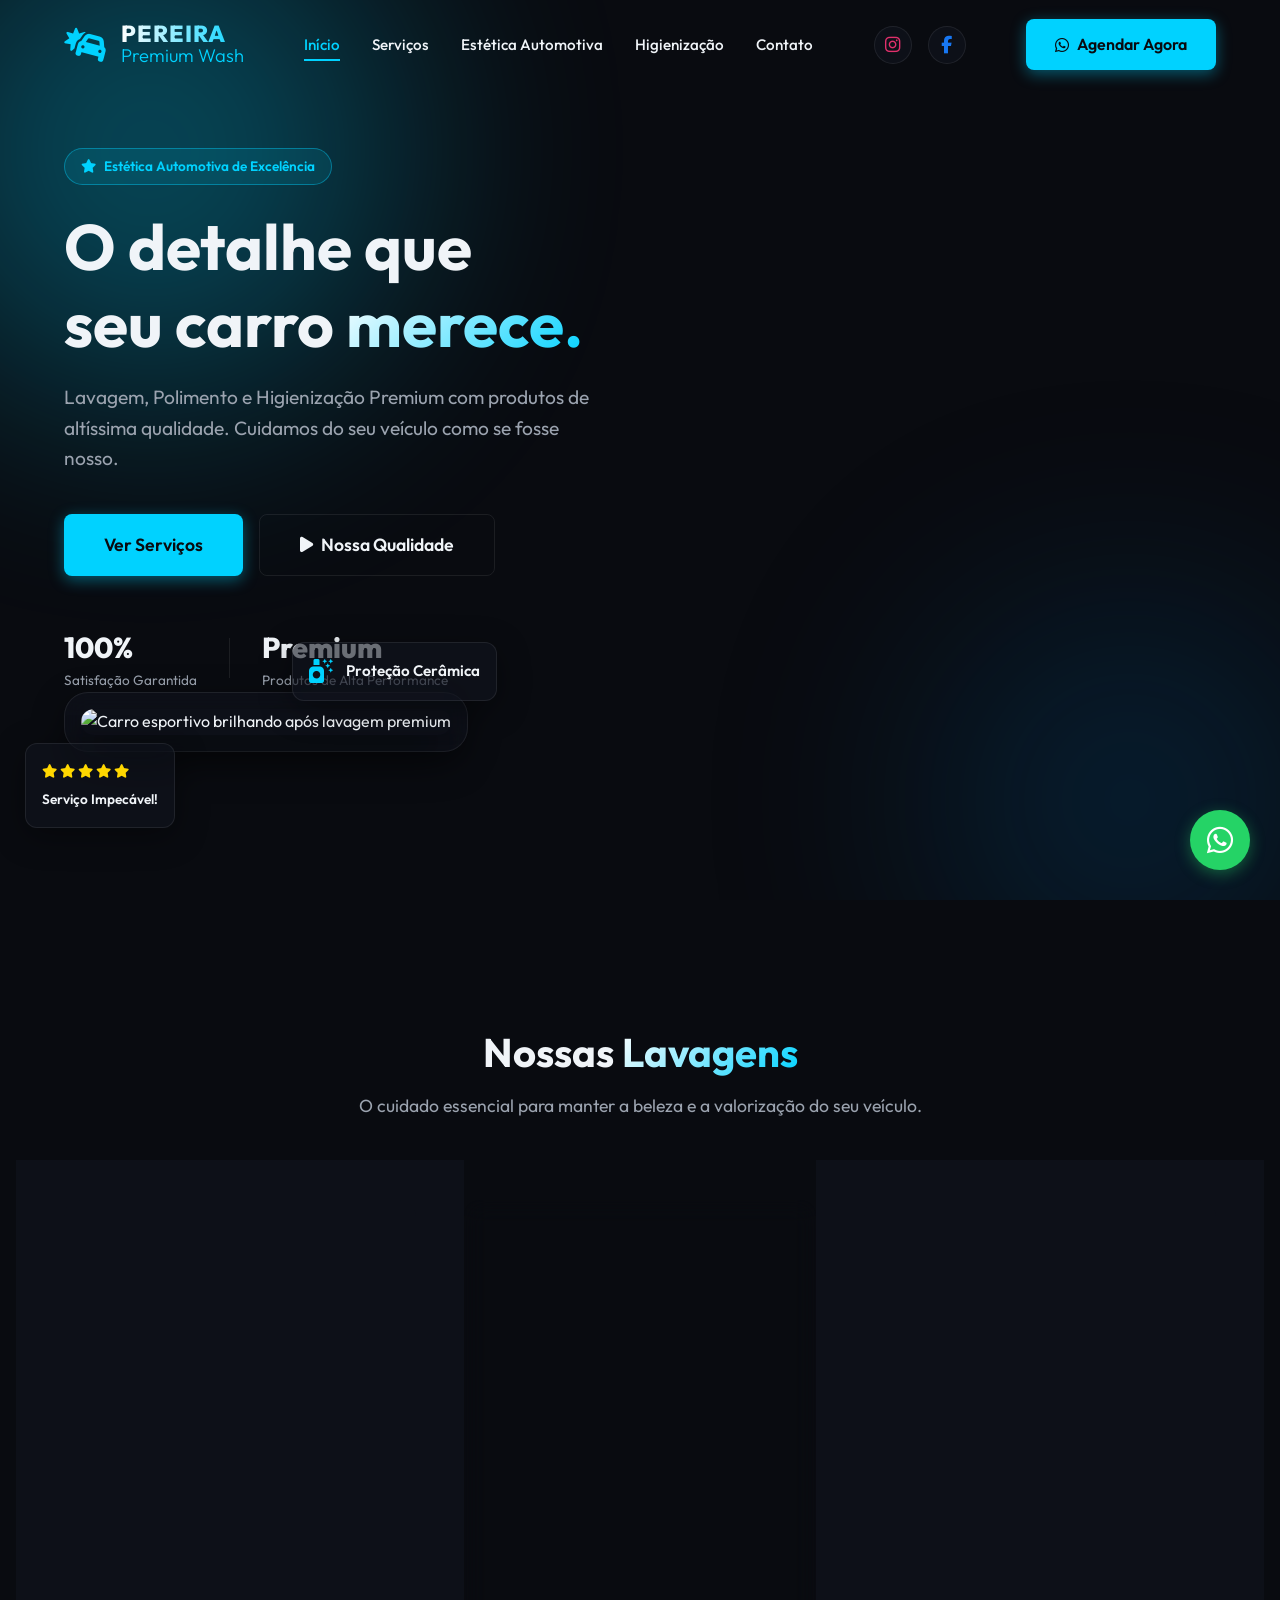
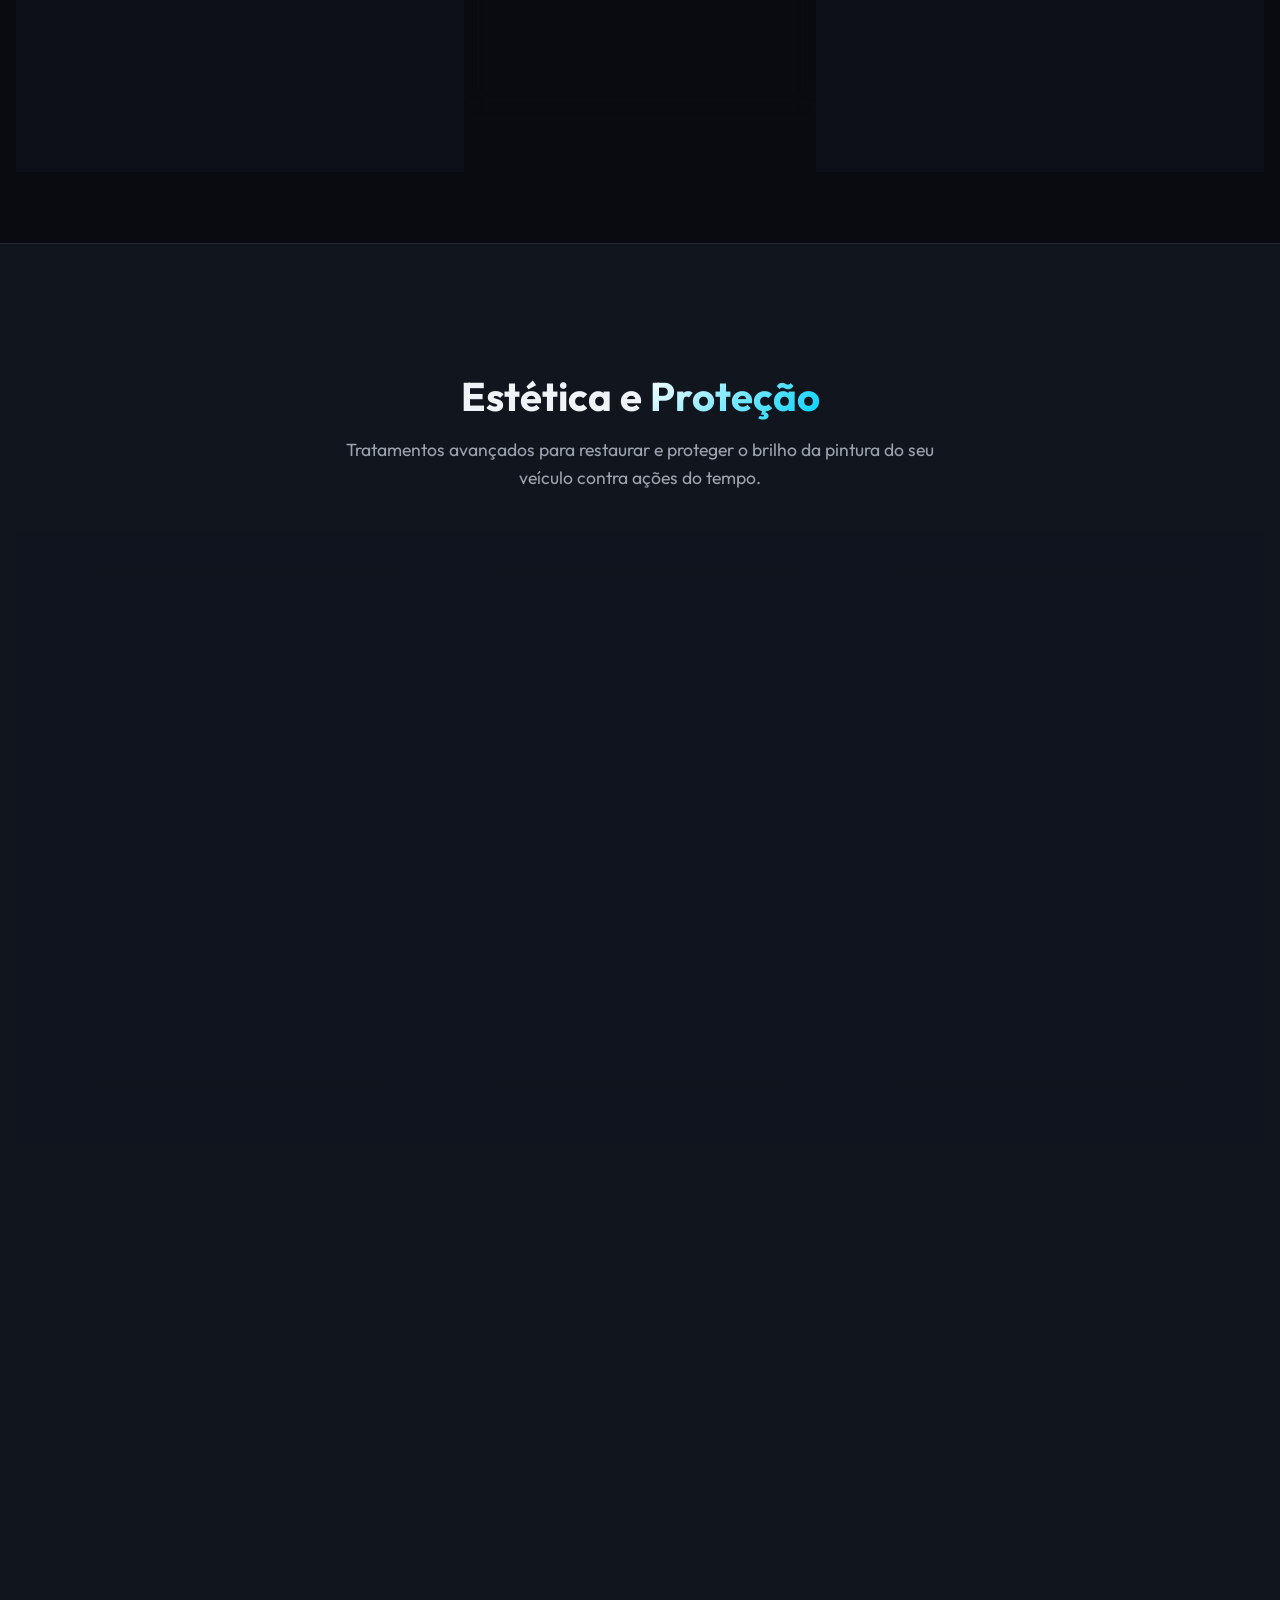
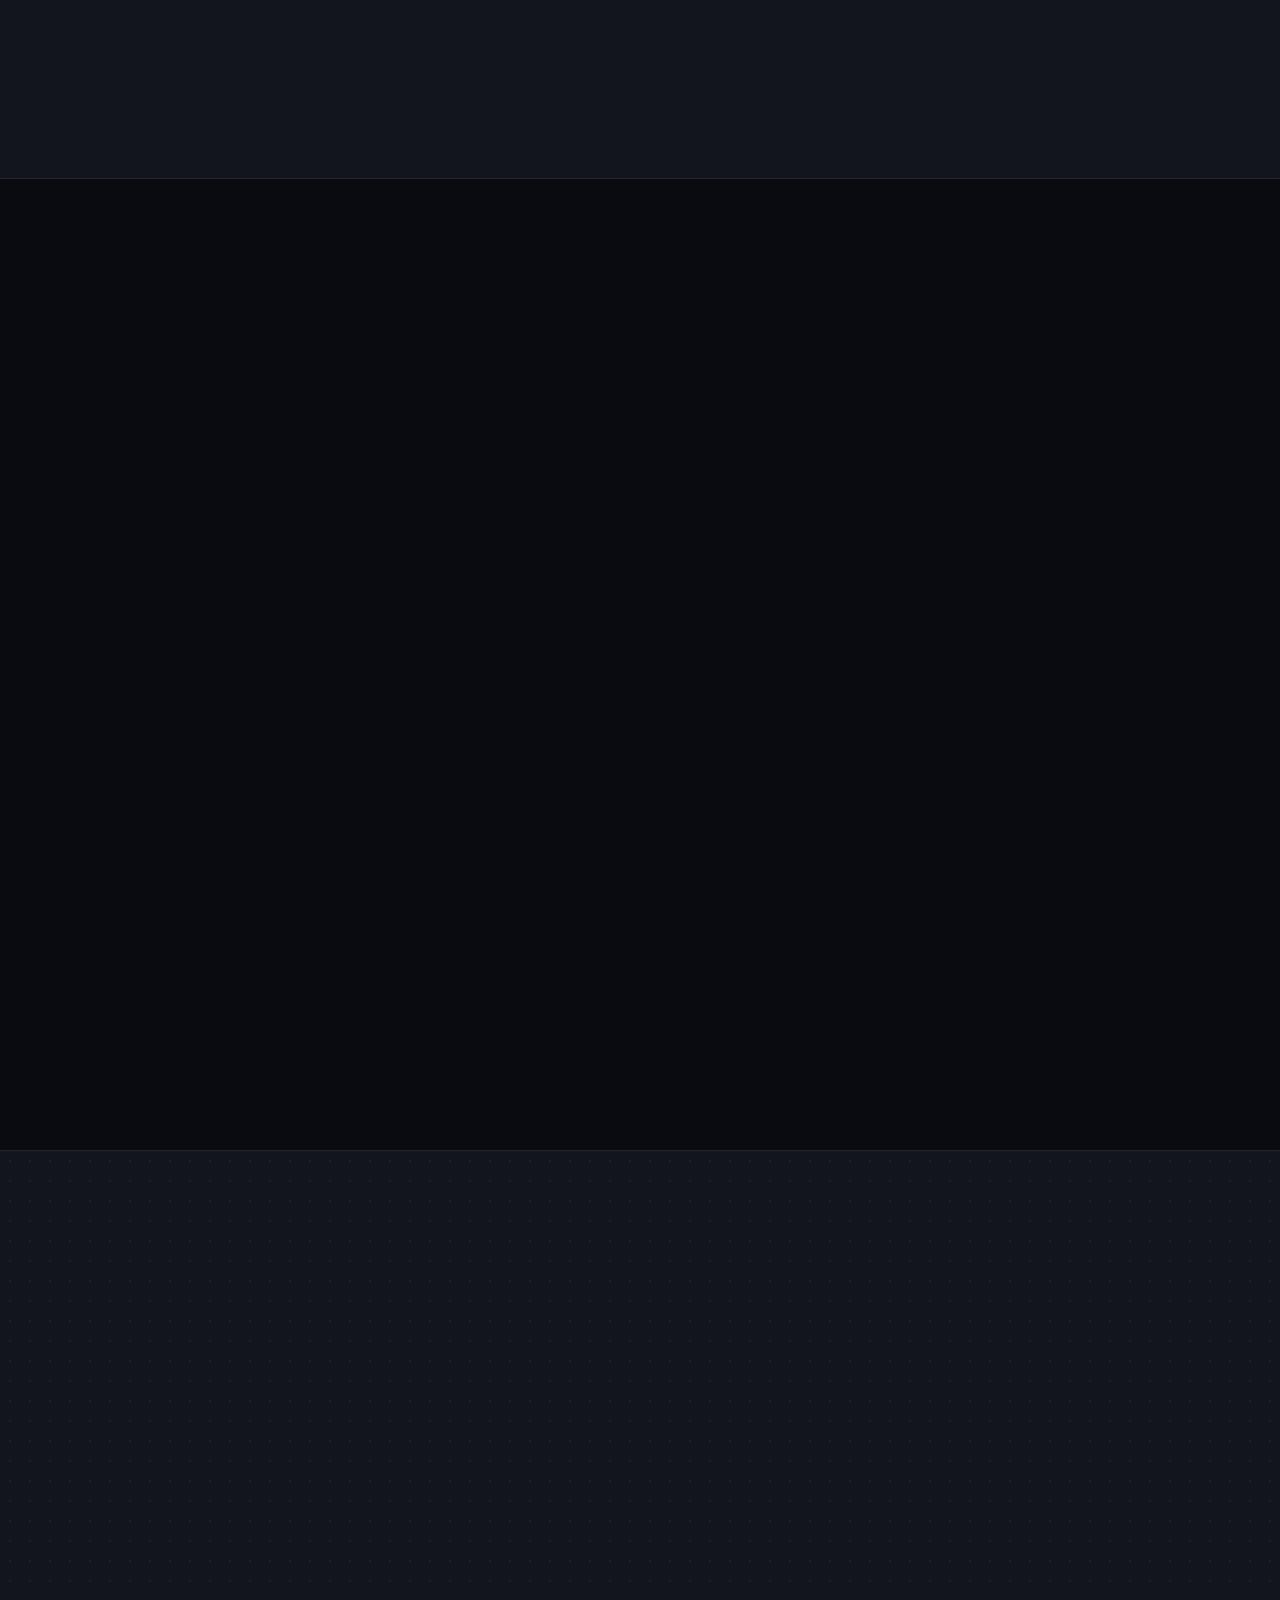
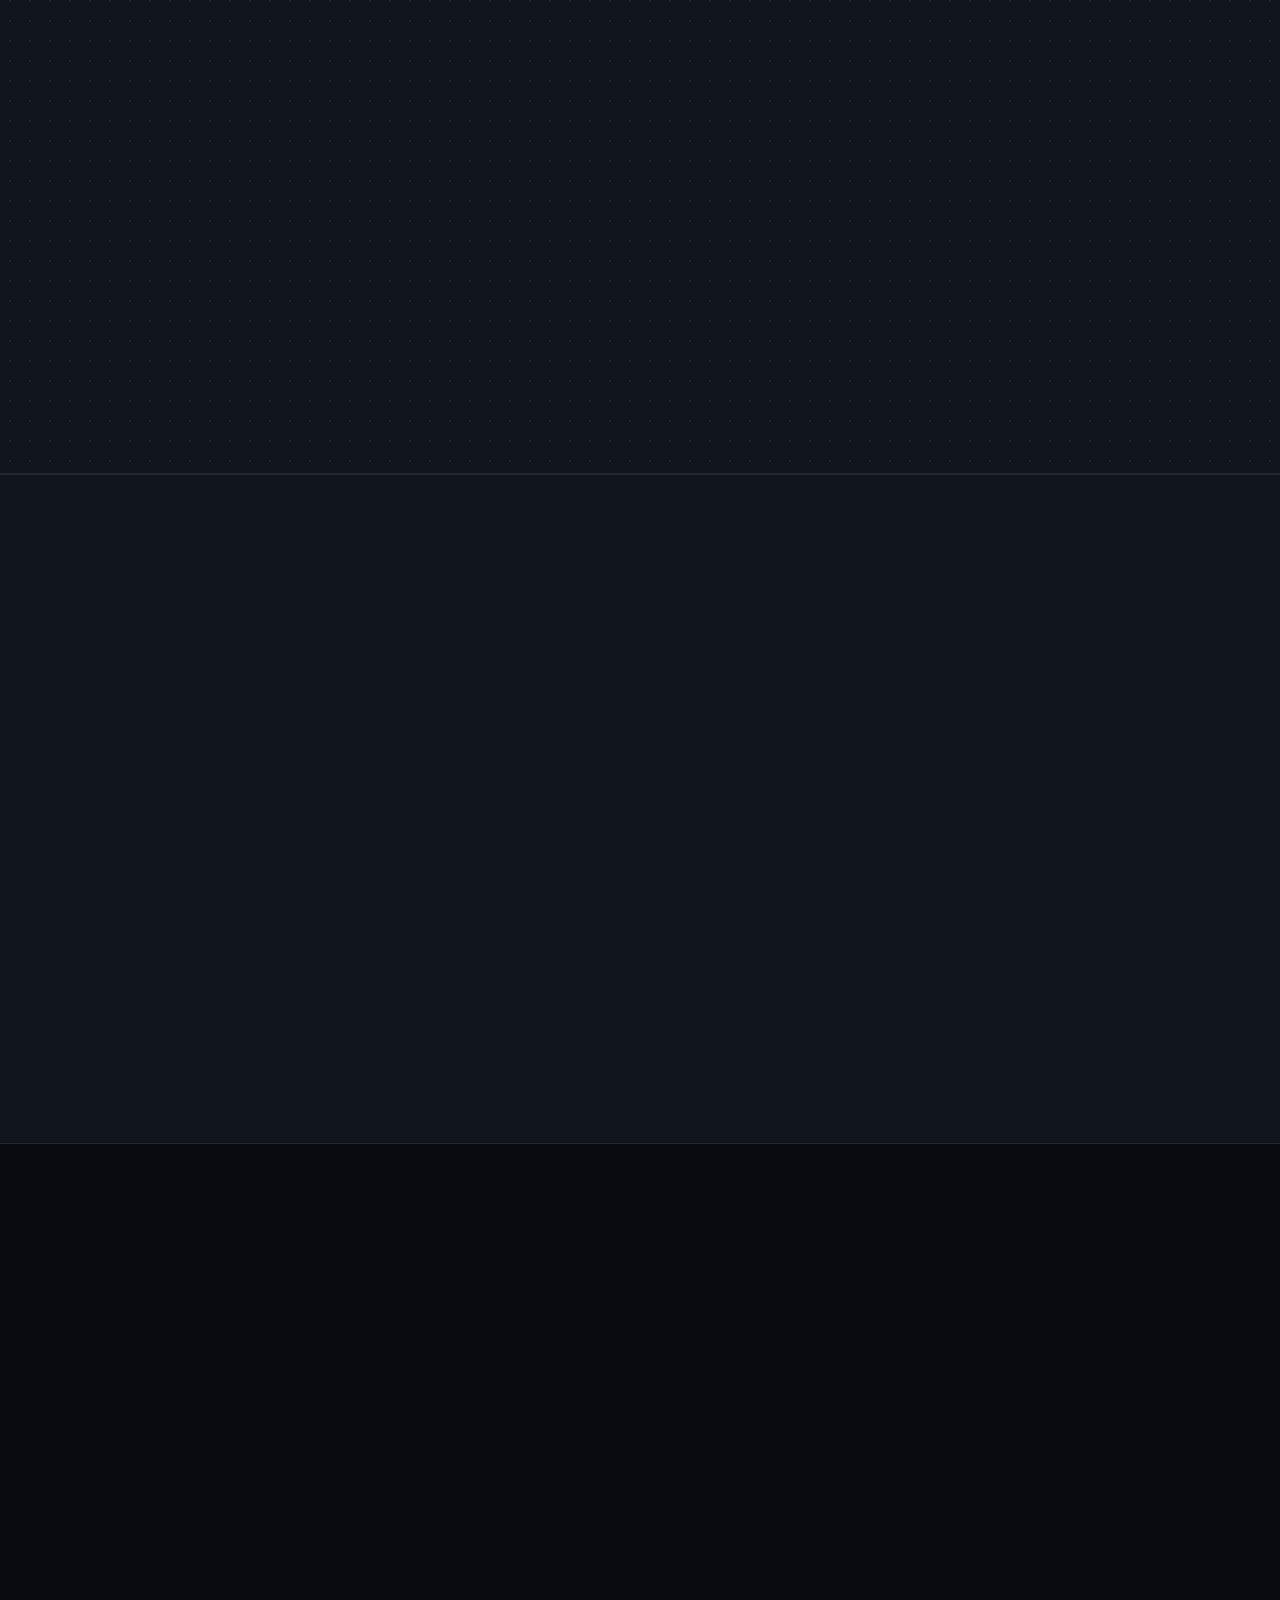
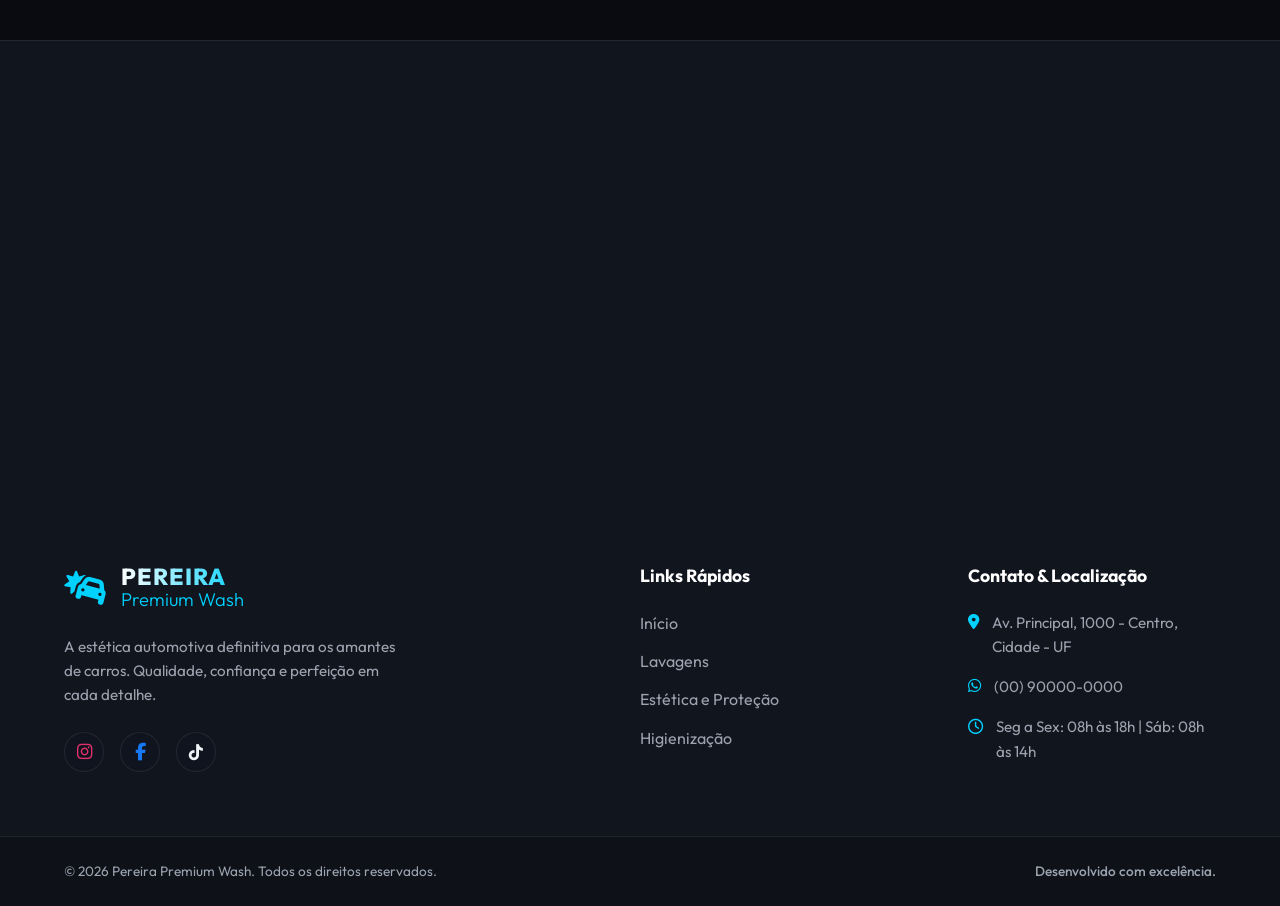
==== commit 6ae6a0e0: "Restore logo shine animation" ====
--- a/index.html
+++ b/index.html
@@ -12,7 +12,7 @@
     <!-- Font Awesome -->
     <link rel="stylesheet" href="https://cdnjs.cloudflare.com/ajax/libs/font-awesome/6.4.0/css/all.min.css">
     <!-- CSS Personalizado -->
-    <link rel="stylesheet" href="styles.css?v=8">
+    <link rel="stylesheet" href="styles.css?v=9">
 </head>
 <body class="dark-theme">
     <!-- Efeito de Fundo Global blur -->
--- a/styles.css
+++ b/styles.css
@@ -457,10 +457,16 @@
 .logo-title {
     font-size: 1.45rem;
     font-weight: 800;
-    color: var(--clr-text-main);
     line-height: 1;
     letter-spacing: 1px;
     text-transform: uppercase;
+    background: linear-gradient(to right, #ffffff 0%, var(--clr-accent) 50%, #ffffff 100%);
+    background-size: 200% auto;
+    -webkit-background-clip: text;
+    -webkit-text-fill-color: transparent;
+    background-clip: text;
+    color: transparent;
+    animation: shine 3s linear infinite;
 }
 
 .logo-subtitle {
@@ -1336,3 +1342,6 @@
 }
 
 
+
+
+@keyframes shine { to { background-position: 200% center; } }
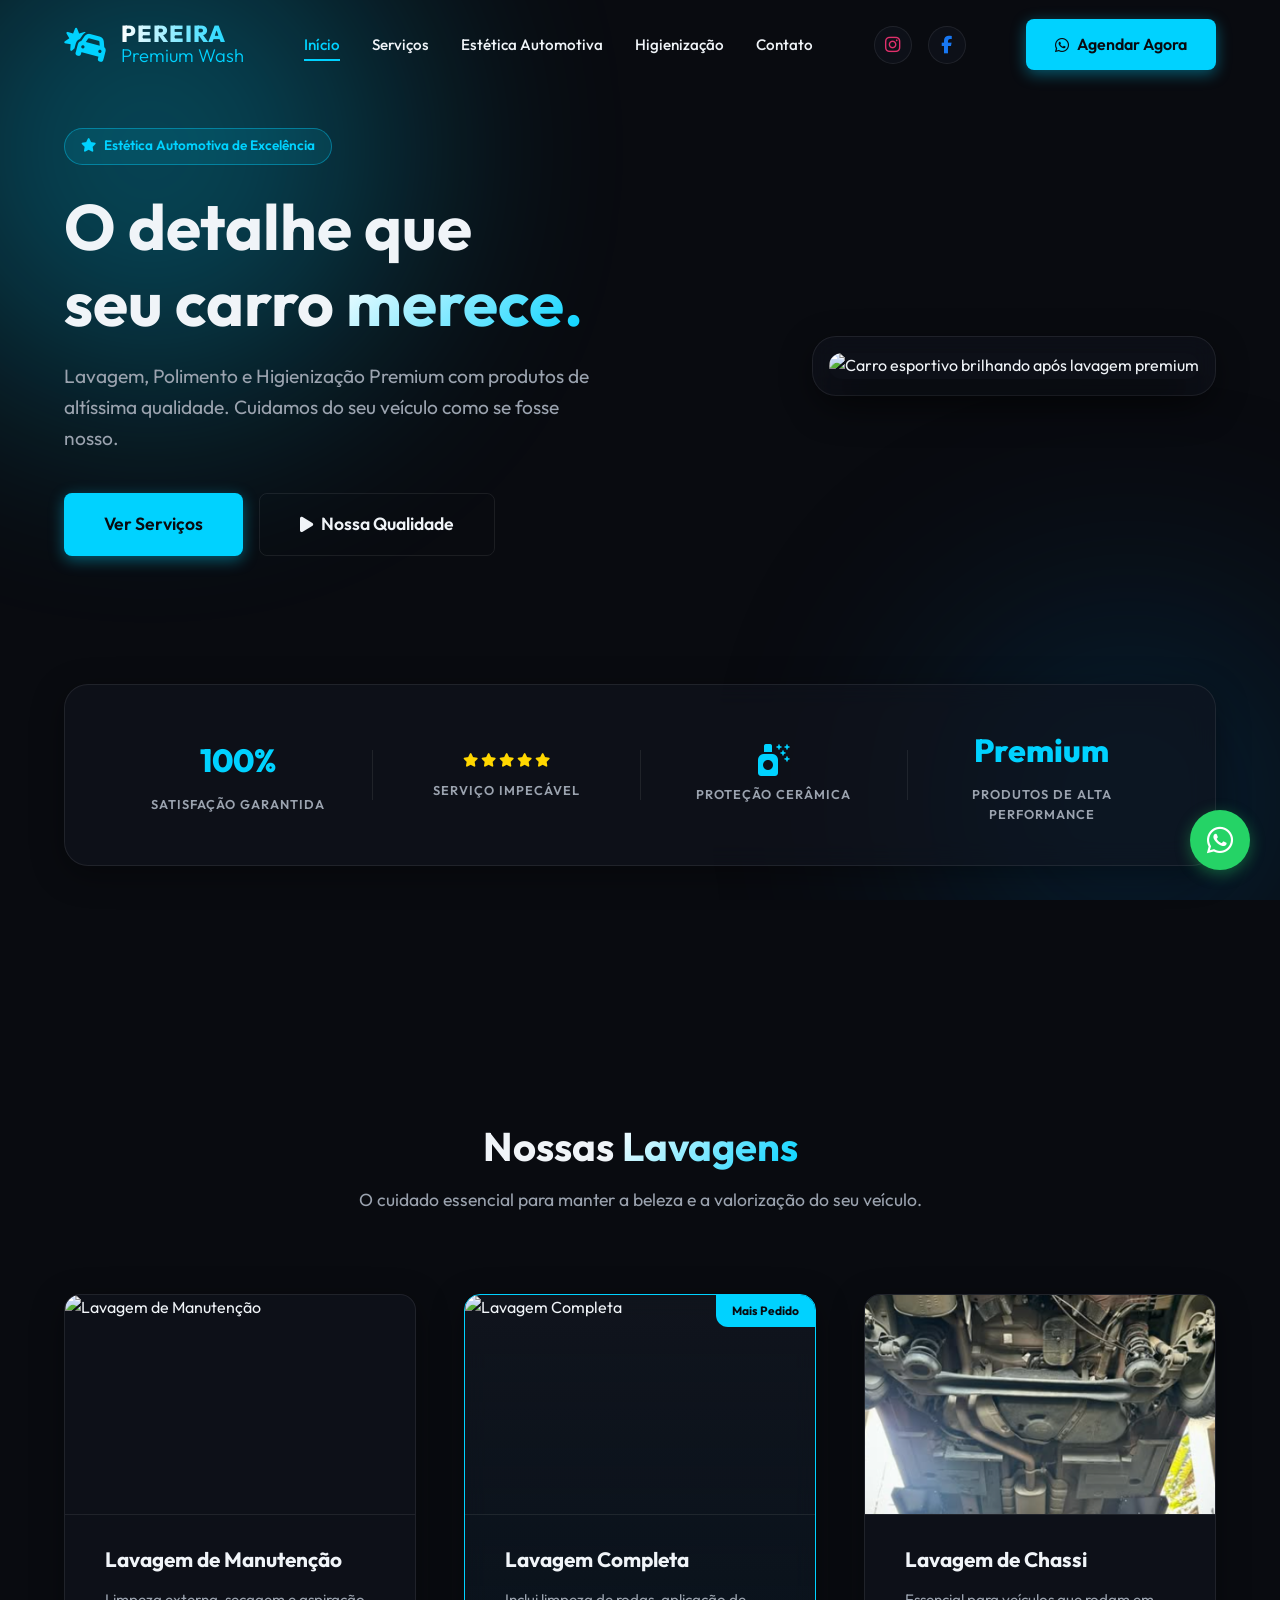
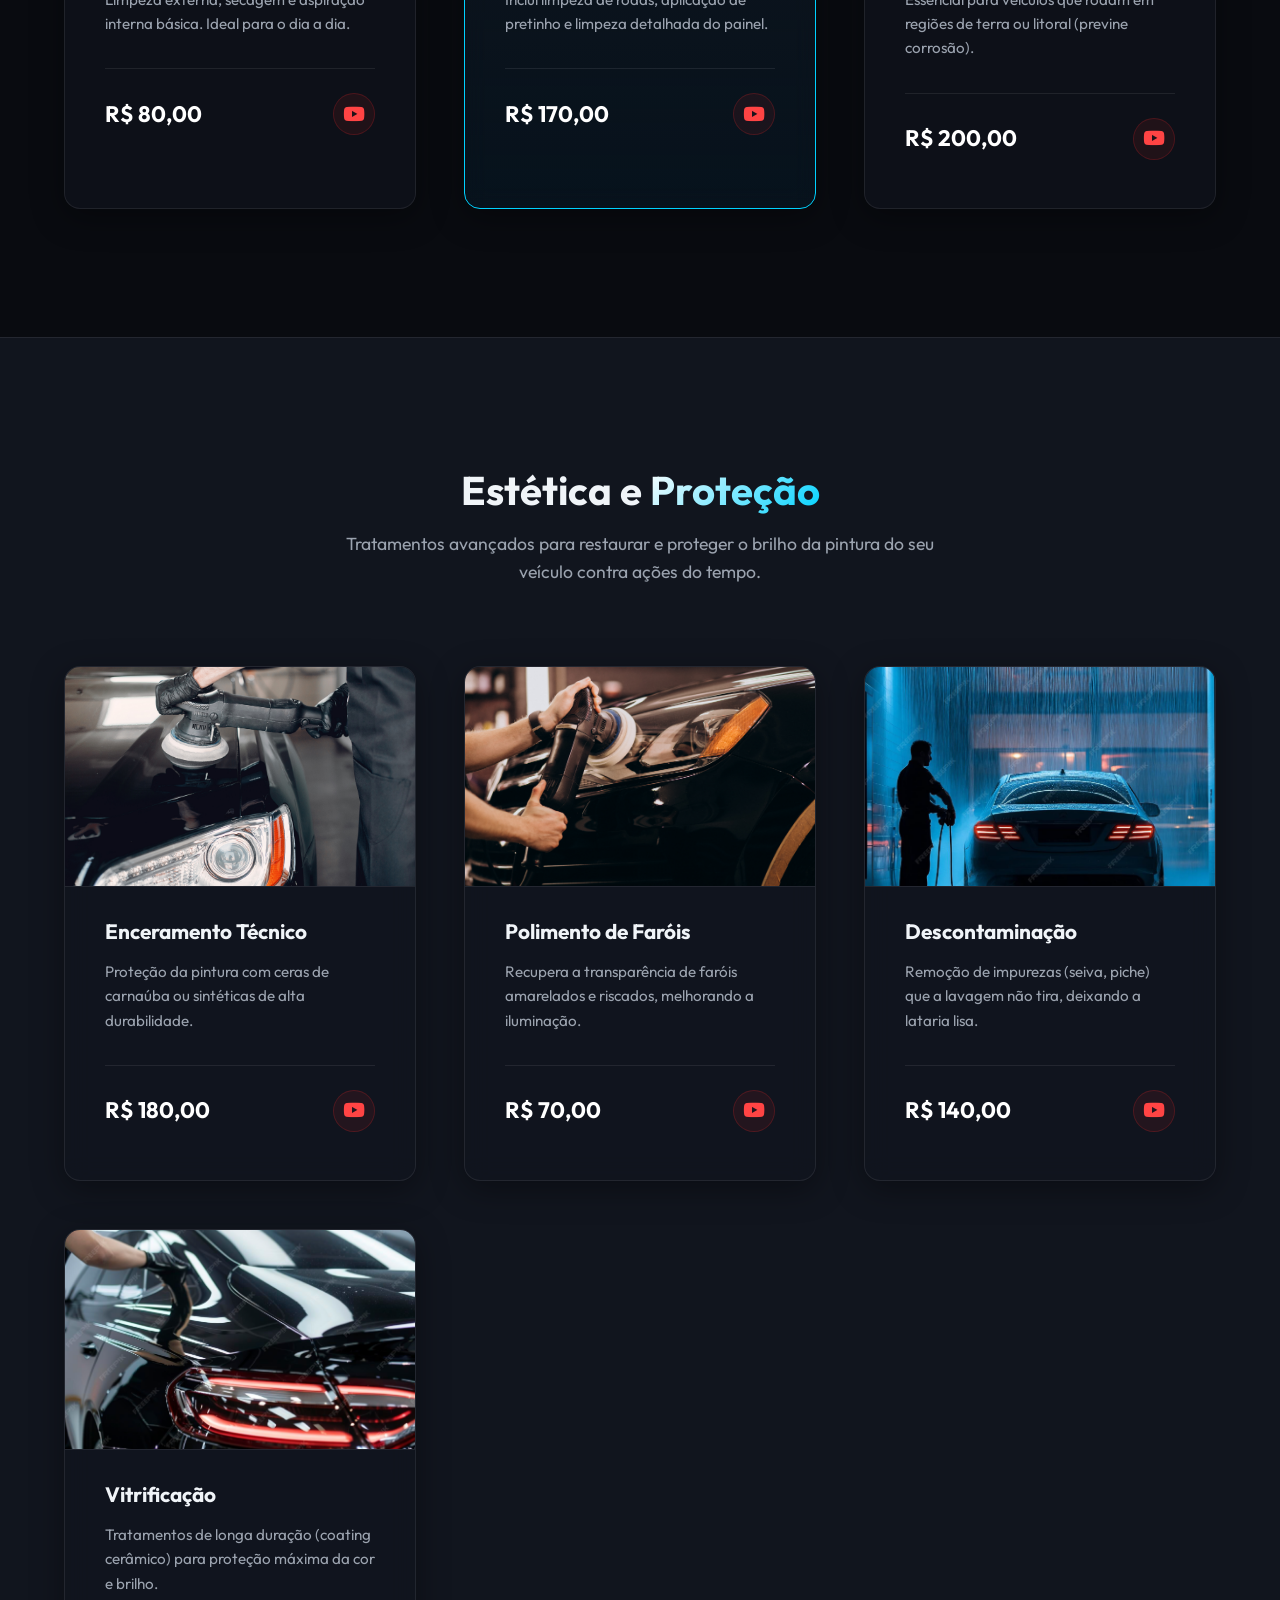
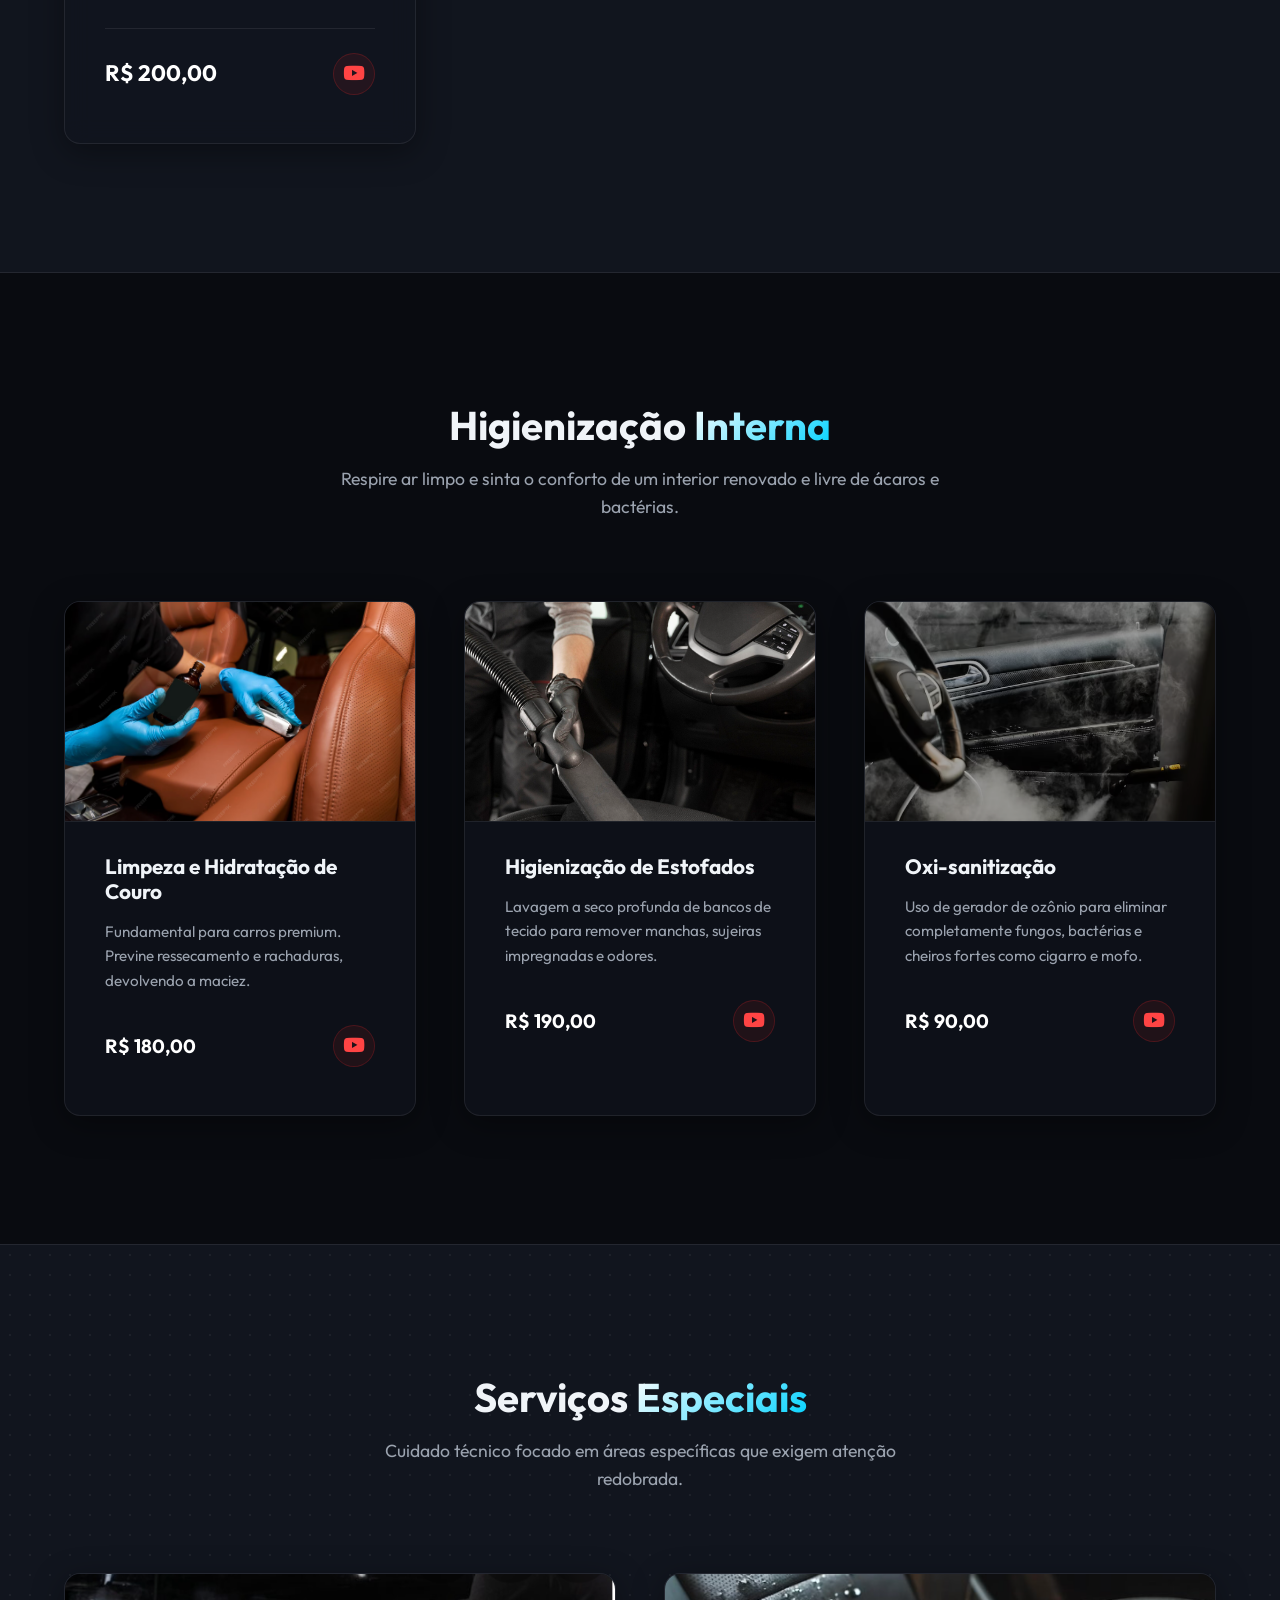
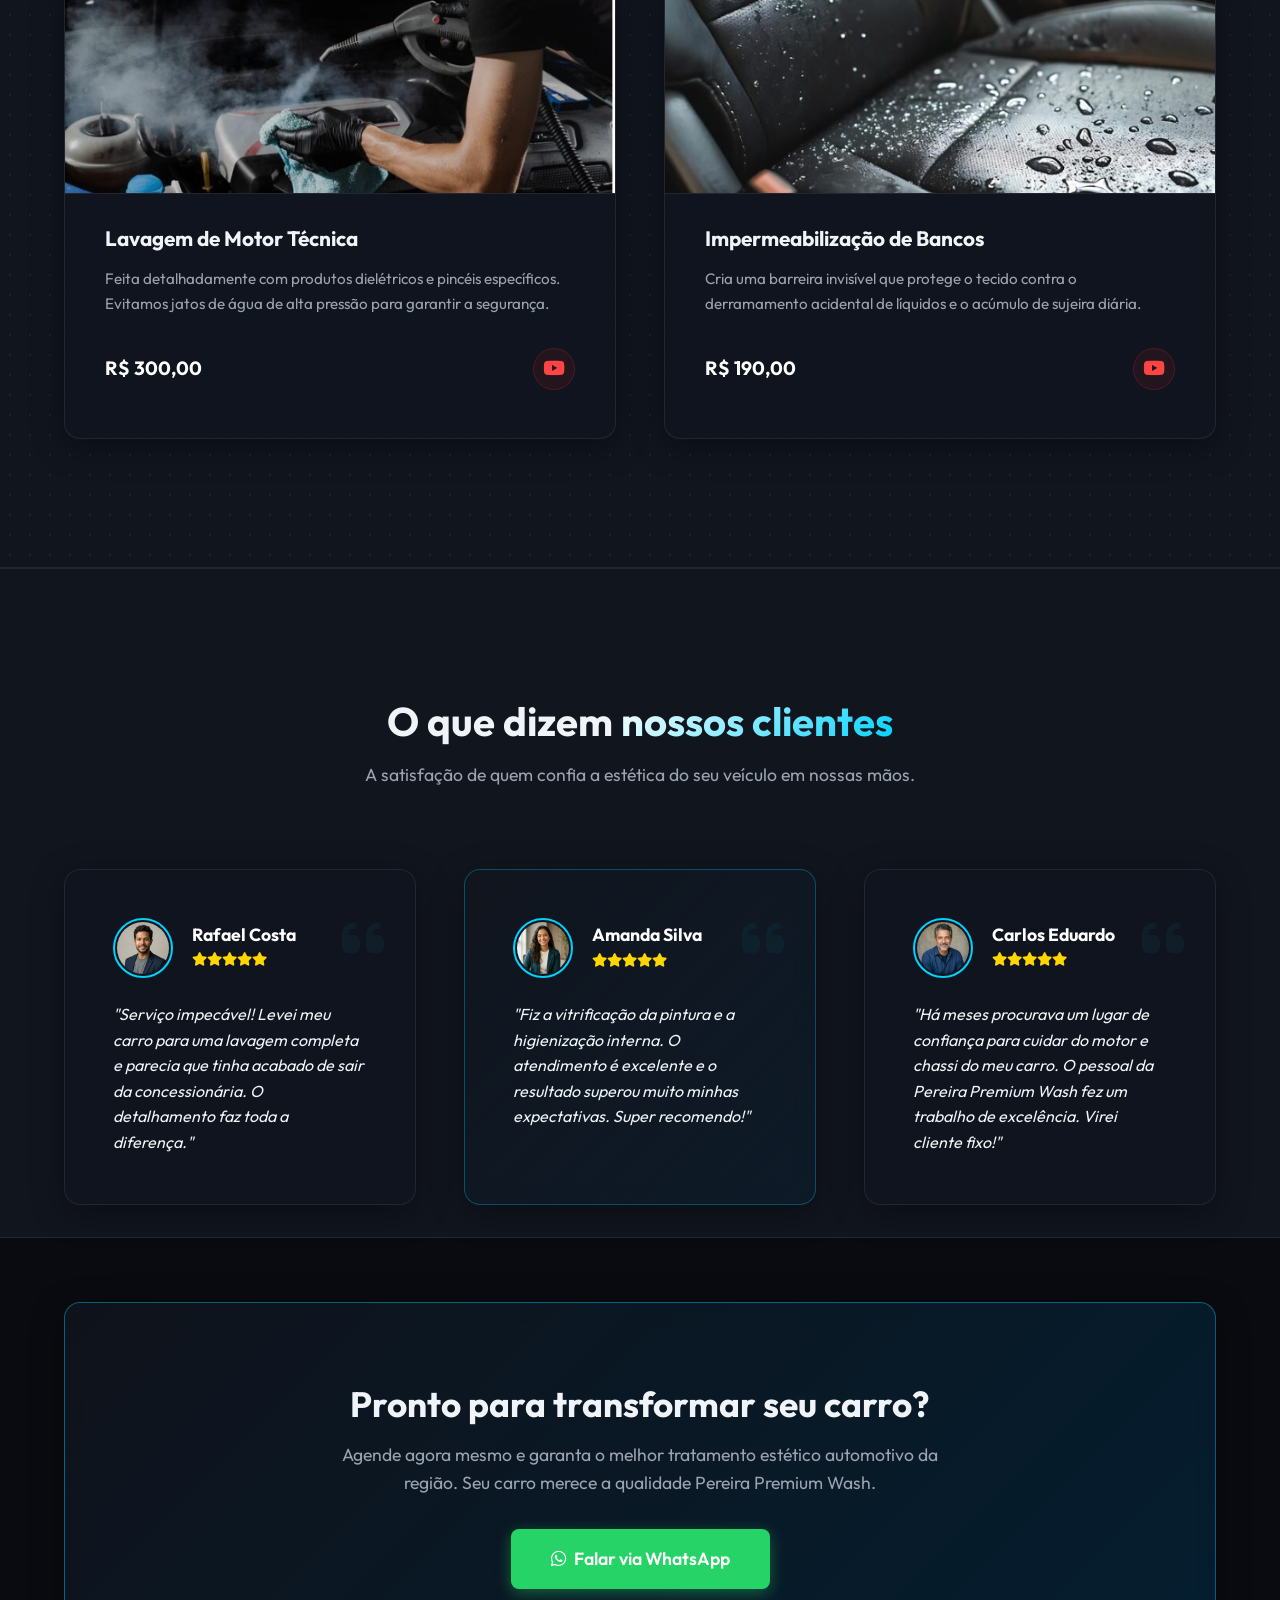
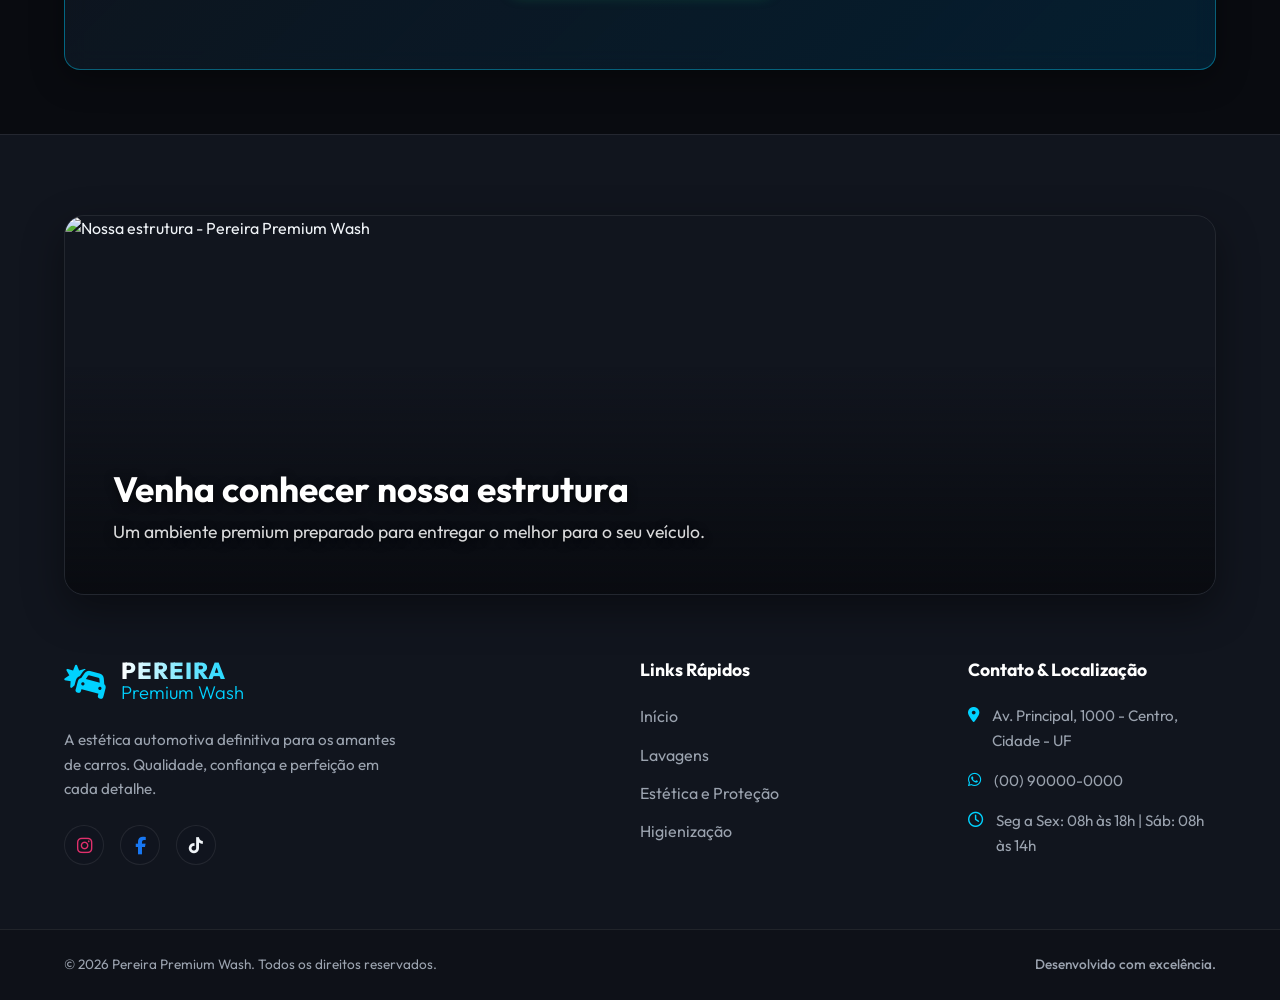
==== commit 7bcc3508: "Nova Trust Bar: Diferenciais e Stats consolidados em barra harmônica" ====
--- a/index.html
+++ b/index.html
@@ -62,46 +62,51 @@
         <!-- Hero Section -->
         <section id="inicio" class="hero-section">
             <div class="container hero-container">
-                <div class="hero-content" data-aos="fade-up">
-                    <div class="badge-premium">
-                        <i class="fa-solid fa-star"></i> Estética Automotiva de Excelência
-                    </div>
-                    <h1 class="hero-title">O detalhe que<br> seu carro <span class="text-gradient">merece.</span></h1>
-                    <p class="hero-subtitle">Lavagem, Polimento e Higienização Premium com produtos de altíssima qualidade. Cuidamos do seu veículo como se fosse nosso.</p>
-                    <div class="hero-actions">
-                        <a href="#servicos" class="btn-primary btn-large">Ver Serviços</a>
-                        <a href="#galeria" class="btn-secondary btn-large"><i class="fa-solid fa-play"></i> Nossa Qualidade</a>
+                <div class="hero-main">
+                    <div class="hero-content" data-aos="fade-right">
+                        <div class="badge-premium">
+                            <i class="fa-solid fa-star"></i> Estética Automotiva de Excelência
+                        </div>
+                        <h1 class="hero-title">O detalhe que<br> seu carro <span class="text-gradient">merece.</span></h1>
+                        <p class="hero-subtitle">Lavagem, Polimento e Higienização Premium com produtos de altíssima qualidade. Cuidamos do seu veículo como se fosse nosso.</p>
+                        <div class="hero-actions">
+                            <a href="#servicos" class="btn-primary btn-large">Ver Serviços</a>
+                            <a href="#galeria" class="btn-secondary btn-large"><i class="fa-solid fa-play"></i> Nossa Qualidade</a>
+                        </div>
                     </div>
                     
-                    <div class="hero-stats">
-                        <div class="stat-item">
-                            <span class="stat-number">100%</span>
-                            <span class="stat-label">Satisfação Garantida</span>
-                        </div>
-                        <div class="stat-divider"></div>
-                        <div class="stat-item">
-                            <span class="stat-number">Premium</span>
-                            <span class="stat-label">Produtos de Alta Performance</span>
-                        </div>
-                    </div>
-                </div>
-                <div class="hero-visual" data-aos="zoom-in" data-aos-delay="200">
-                    <div class="image-wrapper glass-panel">
-                        <img src="https://images.unsplash.com/photo-1601362840469-51e4d8d58785?q=80&w=1740&auto=format&fit=crop" alt="Carro esportivo brilhando após lavagem premium" class="hero-img">
-                        <div class="floating-card rating-card">
-                            <div class="stars">
-                                <i class="fa-solid fa-star"></i>
-                                <i class="fa-solid fa-star"></i>
-                                <i class="fa-solid fa-star"></i>
-                                <i class="fa-solid fa-star"></i>
-                                <i class="fa-solid fa-star"></i>
-                            </div>
-                            <p>Serviço Impecável!</p>
-                        </div>
-                        <div class="floating-card service-card">
-                            <i class="fa-solid fa-spray-can-sparkles text-accent"></i>
-                            <p>Proteção Cerâmica</p>
-                        </div>
+                    <div class="hero-visual" data-aos="fade-left" data-aos-delay="200">
+                        <div class="image-wrapper glass-panel">
+                            <img src="https://images.unsplash.com/photo-1601362840469-51e4d8d58785?q=80&w=1740&auto=format&fit=crop" alt="Carro esportivo brilhando após lavagem premium" class="hero-img">
+                        </div>
+                    </div>
+                </div>
+
+                <div class="hero-trust-bar" data-aos="fade-up" data-aos-delay="400">
+                    <div class="trust-item">
+                        <span class="trust-number">100%</span>
+                        <span class="trust-label">Satisfação Garantida</span>
+                    </div>
+                    <div class="trust-divider"></div>
+                    <div class="trust-item">
+                        <div class="stars">
+                            <i class="fa-solid fa-star"></i>
+                            <i class="fa-solid fa-star"></i>
+                            <i class="fa-solid fa-star"></i>
+                            <i class="fa-solid fa-star"></i>
+                            <i class="fa-solid fa-star"></i>
+                        </div>
+                        <span class="trust-label">Serviço Impecável</span>
+                    </div>
+                    <div class="trust-divider"></div>
+                    <div class="trust-item">
+                        <i class="fa-solid fa-spray-can-sparkles trust-icon"></i>
+                        <span class="trust-label">Proteção Cerâmica</span>
+                    </div>
+                    <div class="trust-divider"></div>
+                    <div class="trust-item">
+                        <span class="trust-number">Premium</span>
+                        <span class="trust-label">Produtos de Alta Performance</span>
                     </div>
                 </div>
             </div>
--- a/styles.css
+++ b/styles.css
@@ -438,9 +438,6 @@
     display: flex;
     align-items: center;
     gap: 0.8rem;
-    /* font-size: 1.5rem; */
-    /* font-weight: 700; */
-    /* color: var(--clr-text-main); */
     text-decoration: none;
 }
 
@@ -474,8 +471,6 @@
     font-weight: 300;
     color: var(--clr-accent);
     line-height: 1.2;
-    /* letter-spacing: 0; */
-    /* margin-top: 0; */
     text-transform: none;
 }
 
@@ -554,6 +549,31 @@
     padding-top: 8rem;
 }
 
+.hero-container {
+    display: flex;
+    flex-direction: column;
+    align-items: center;
+    gap: 0;
+}
+
+.hero-main {
+    display: flex;
+    align-items: center;
+    justify-content: space-between;
+    gap: 4rem;
+    width: 100%;
+}
+
+.hero-content {
+    flex: 1.2;
+}
+
+.hero-visual {
+    flex: 1;
+    display: flex;
+    justify-content: flex-end;
+}
+
 .badge-premium {
     display: inline-flex;
     align-items: center;
@@ -586,36 +606,54 @@
     margin-bottom: 3rem;
 }
 
-.hero-stats {
-    display: flex;
-    align-items: center;
-    gap: 2rem;
-}
-
-.stat-item {
+.hero-trust-bar {
+    display: flex;
+    justify-content: space-between;
+    align-items: center;
+    width: 100%;
+    margin-top: 5rem;
+    padding: 2.5rem 3.5rem;
+    background: var(--glass-bg);
+    backdrop-filter: var(--glass-blur);
+    -webkit-backdrop-filter: var(--glass-blur);
+    border: 1px solid var(--glass-border);
+    border-radius: 24px;
+    box-shadow: var(--glass-shadow);
+}
+
+.trust-item {
     display: flex;
     flex-direction: column;
-}
-
-.stat-number {
-    font-size: 1.8rem;
+    align-items: center;
+    text-align: center;
+    gap: 0.5rem;
+    flex: 1;
+}
+
+.trust-number {
+    font-size: 2rem;
     font-weight: 800;
-    color: var(--clr-text-main);
-}
-
-.stat-label {
-    font-size: 0.85rem;
+    color: var(--clr-accent);
+}
+
+.trust-label {
+    font-size: 0.8rem;
     color: var(--clr-text-muted);
-}
-
-.stat-divider {
+    font-weight: 600;
+    text-transform: uppercase;
+    letter-spacing: 1px;
+}
+
+.trust-icon {
+    font-size: 2rem;
+    color: var(--clr-accent);
+}
+
+.trust-divider {
     width: 1px;
-    height: 40px;
+    height: 50px;
     background: var(--glass-border);
-}
-
-.hero-visual {
-    position: relative;
+    margin: 0 1rem;
 }
 
 .image-wrapper {
@@ -1151,83 +1189,129 @@
     .protection-visual, .protection-content { width: 100%; }
     .footer-grid { grid-template-columns: 1fr 1fr; }
     .grid-3 { grid-template-columns: repeat(auto-fit, minmax(300px, 1fr)); }
+    .hero-trust-bar { padding: 2rem; margin-top: 3rem; }
 }
 
 @media (max-width: 768px) {
-    .nav-links, .desktop-only { display: none !important; }
-    .nav-socials { margin-left: auto; margin-right: 1rem; }
-    .menu-toggle { display: block !important; }
-    
-    .logo {
-        font-size: 1.2rem;
-        gap: 0.5rem;
-        max-width: 70%;
-    }
-    .logo i {
-        font-size: 1.4rem;
-    }
-    
-    .hero-section {
-        padding-top: 6rem;
-        text-align: center;
-    }
-    .hero-container {
-        flex-direction: column;
-        gap: 3rem;
-    }
-    .hero-subtitle { margin: 0 auto 2rem auto; }
-    .hero-actions { justify-content: center; }
-    .hero-stats { justify-content: center; }
-    
-    .floating-card { display: none; } /* Ocultar no mobile para layout mais limpo */
-    
-    .section-title { font-size: 2rem; }
-    .feature-item { flex-direction: column; gap: 0.5rem; }
-    .feature-text h4 { flex-direction: column; align-items: flex-start; gap: 0.2rem; }
-    
-    .facade-container { height: 250px; }
-    .facade-overlay { padding: 1.5rem; }
-    .facade-title { font-size: 1.5rem; }
-    .facade-subtitle { font-size: 0.95rem; }
-    
-    .footer-grid { grid-template-columns: 1fr; gap: 2.5rem; }
-    .footer-bottom .container { flex-direction: column; gap: 1rem; text-align: center; }
-    
-    /* Menu Mobile Ativo */
-    .nav-links.active {
+    .nav-links {
         display: flex !important;
         flex-direction: column;
         position: absolute;
         top: 100%;
         left: 0;
         width: 100%;
-        background: var(--glass-bg);
+        background: rgba(9, 11, 16, 0.98);
         backdrop-filter: var(--glass-blur);
         -webkit-backdrop-filter: var(--glass-blur);
         border-bottom: 1px solid var(--glass-border);
+        padding: 0 2rem;
+        max-height: 0;
+        opacity: 0;
+        overflow: hidden;
+        visibility: hidden;
+        transform: translateY(-10px);
+        transition: all 0.4s cubic-bezier(0.4, 0, 0.2, 1);
+        box-shadow: 0 10px 30px rgba(0,0,0,0.5);
+    }
+
+    .nav-links.active {
         padding: 2rem;
-        box-shadow: 0 10px 30px rgba(0,0,0,0.5);
+        max-height: 100vh;
+        opacity: 1;
+        visibility: visible;
+        transform: translateY(0);
+    }
+
+    .desktop-only { display: none !important; }
+    .nav-socials { margin-left: auto; margin-right: 1rem; }
+    .menu-toggle { display: block !important; }
+    
+    .logo {
+        font-size: 1.1rem;
+        gap: 0.6rem;
+        max-width: 80%;
+    }
+    
+    .logo i {
+        font-size: 1.6rem;
+    }
+
+    .logo-title {
+        font-size: 1.2rem;
+        letter-spacing: 0.5px;
+    }
+    
+    .logo-subtitle {
+        font-size: 0.9rem;
+    }
+    
+    .hero-section {
+        padding-top: 6rem;
+        text-align: center;
+    }
+    .hero-main {
+        flex-direction: column;
+        gap: 3rem;
+    }
+    .hero-subtitle { margin: 0 auto 2rem auto; }
+    .hero-actions { justify-content: center; }
+    
+    .hero-trust-bar {
+        flex-wrap: wrap;
+        justify-content: center;
+        gap: 2rem;
+        padding: 2rem 1rem;
+        border-radius: 16px;
+    }
+    .trust-item {
+        flex: 1 1 150px;
+    }
+    .trust-divider { display: none; }
+    
+    .floating-card { display: none; }
+    
+    .section-title { font-size: 2rem; }
+    .feature-item { flex-direction: column; gap: 0.5rem; }
+    .feature-text h4 { flex-direction: column; align-items: flex-start; gap: 0.2rem; }
+    
+    .facade-container { height: 260px; }
+    .facade-overlay { padding: 1.5rem; }
+    .facade-title { font-size: 1.6rem; }
+    .facade-subtitle { font-size: 1rem; }
+    
+    .footer-grid { grid-template-columns: 1fr; gap: 2.5rem; }
+    .footer-bottom .container { flex-direction: column; gap: 1rem; text-align: center; }
+    
+    .floating-whatsapp {
+        bottom: 20px;
+        right: 20px;
+        width: 50px;
+        height: 50px;
+        font-size: 26px;
     }
 }
 
 @media (max-width: 480px) {
-    .logo {
-        font-size: 1rem;
-    }
-    .logo span {
-        display: flex;
-        flex-direction: column;
-        line-height: 1.1;
-    }
-    .logo i {
-        font-size: 1.2rem;
-    }
-    
     .hero-title { font-size: 2.2rem; }
     .hero-actions { flex-direction: column; }
-    .hero-stats { flex-direction: column; gap: 1rem; }
     .stat-divider { width: 40px; height: 1px; }
     .cta-box { padding: 2.5rem 1.5rem; }
+    
+    .hero-trust-bar {
+        display: grid;
+        grid-template-columns: 1fr 1fr;
+        gap: 1.5rem;
+    }
+    .trust-number { font-size: 1.5rem; }
+    .trust-label { font-size: 0.7rem; }
+    .trust-icon { font-size: 1.5rem; }
+    
+    .logo-title {
+        font-size: 1.1rem;
+    }
+    .logo-subtitle {
+        font-size: 0.85rem;
+    }
 }
 
 /* ===== FLOATING WHATSAPP ===== */
@@ -1262,16 +1346,6 @@
     0% { box-shadow: 0 0 0 0 rgba(37, 211, 102, 0.7); }
     70% { box-shadow: 0 0 0 15px rgba(37, 211, 102, 0); }
     100% { box-shadow: 0 0 0 0 rgba(37, 211, 102, 0); }
-}
-
-@media (max-width: 768px) {
-    .floating-whatsapp {
-        bottom: 20px;
-        right: 20px;
-        width: 50px;
-        height: 50px;
-        font-size: 26px;
-    }
 }
 
 /* ===== REDIRECT OVERLAY (FEEDBACK VISUAL) ===== */
@@ -1341,7 +1415,4 @@
     100% { transform: scale(1); }
 }
 
-
-
-
 @keyframes shine { to { background-position: 200% center; } }
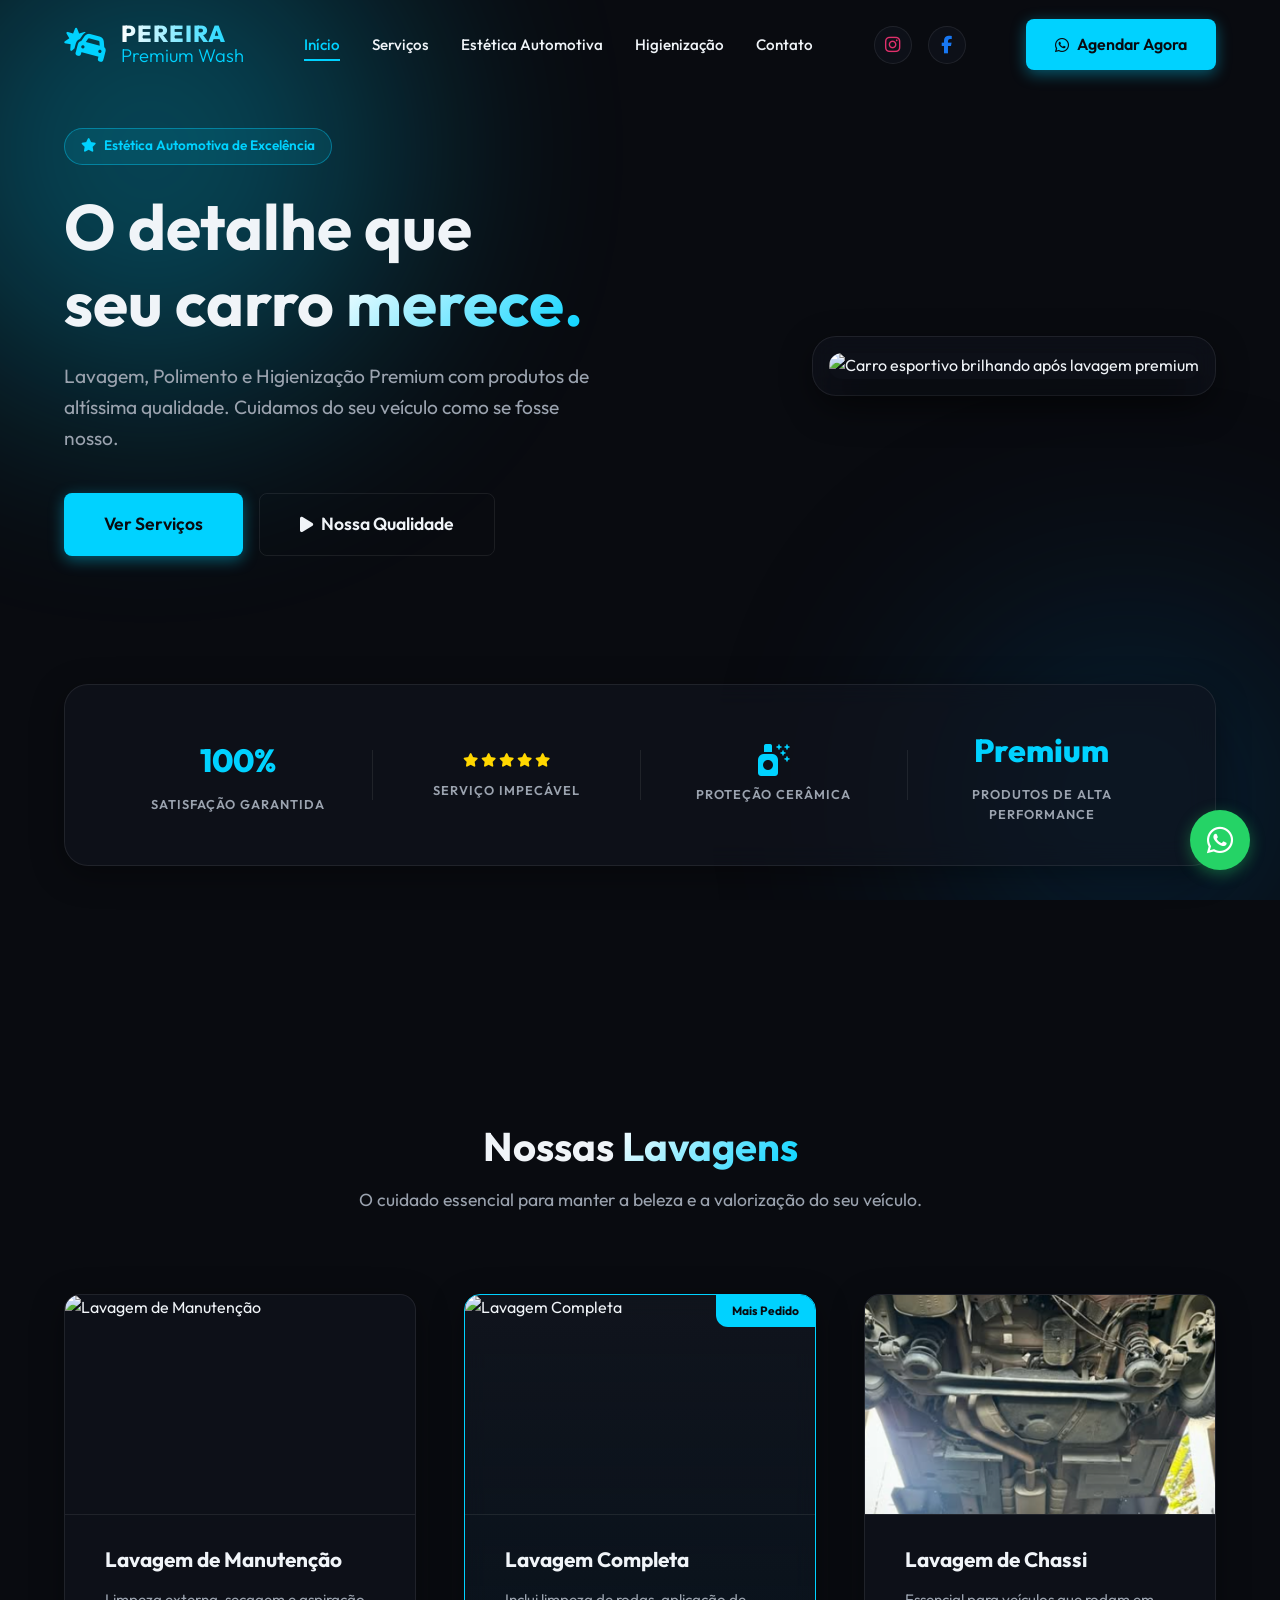
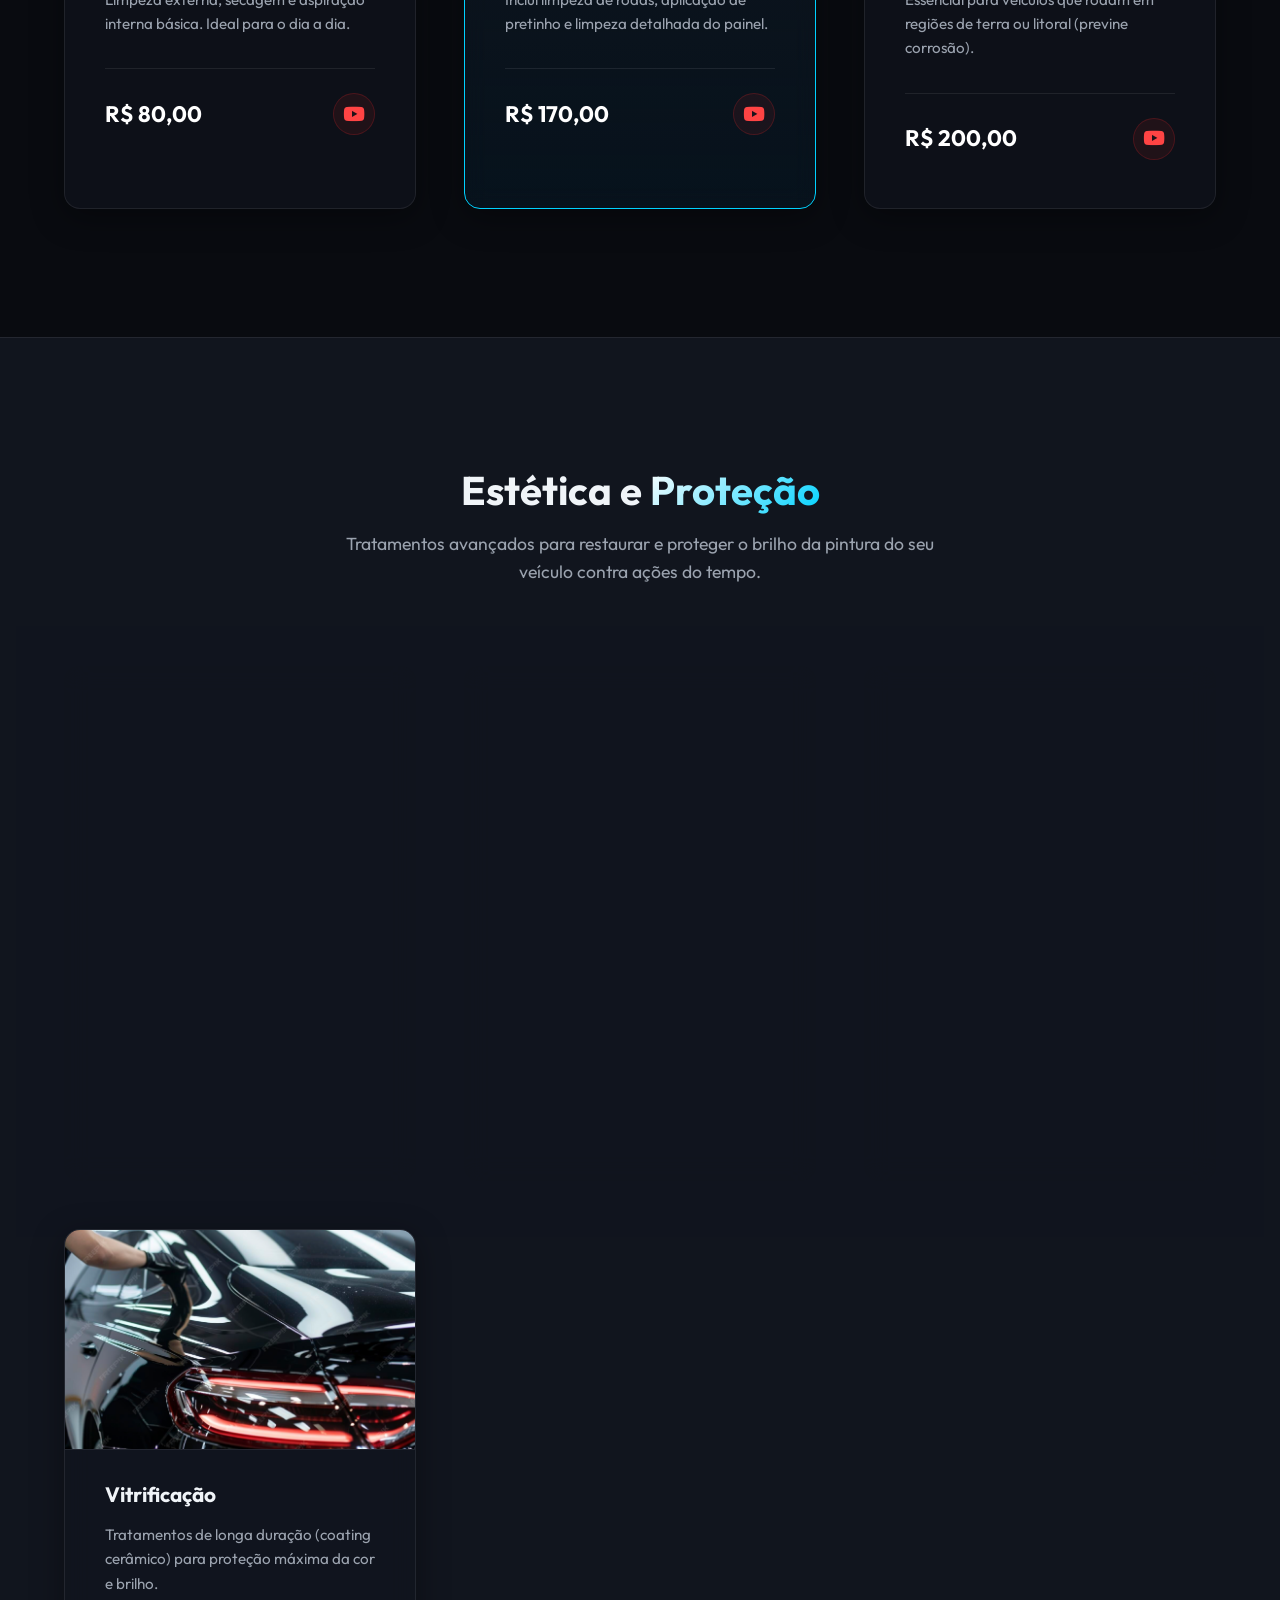
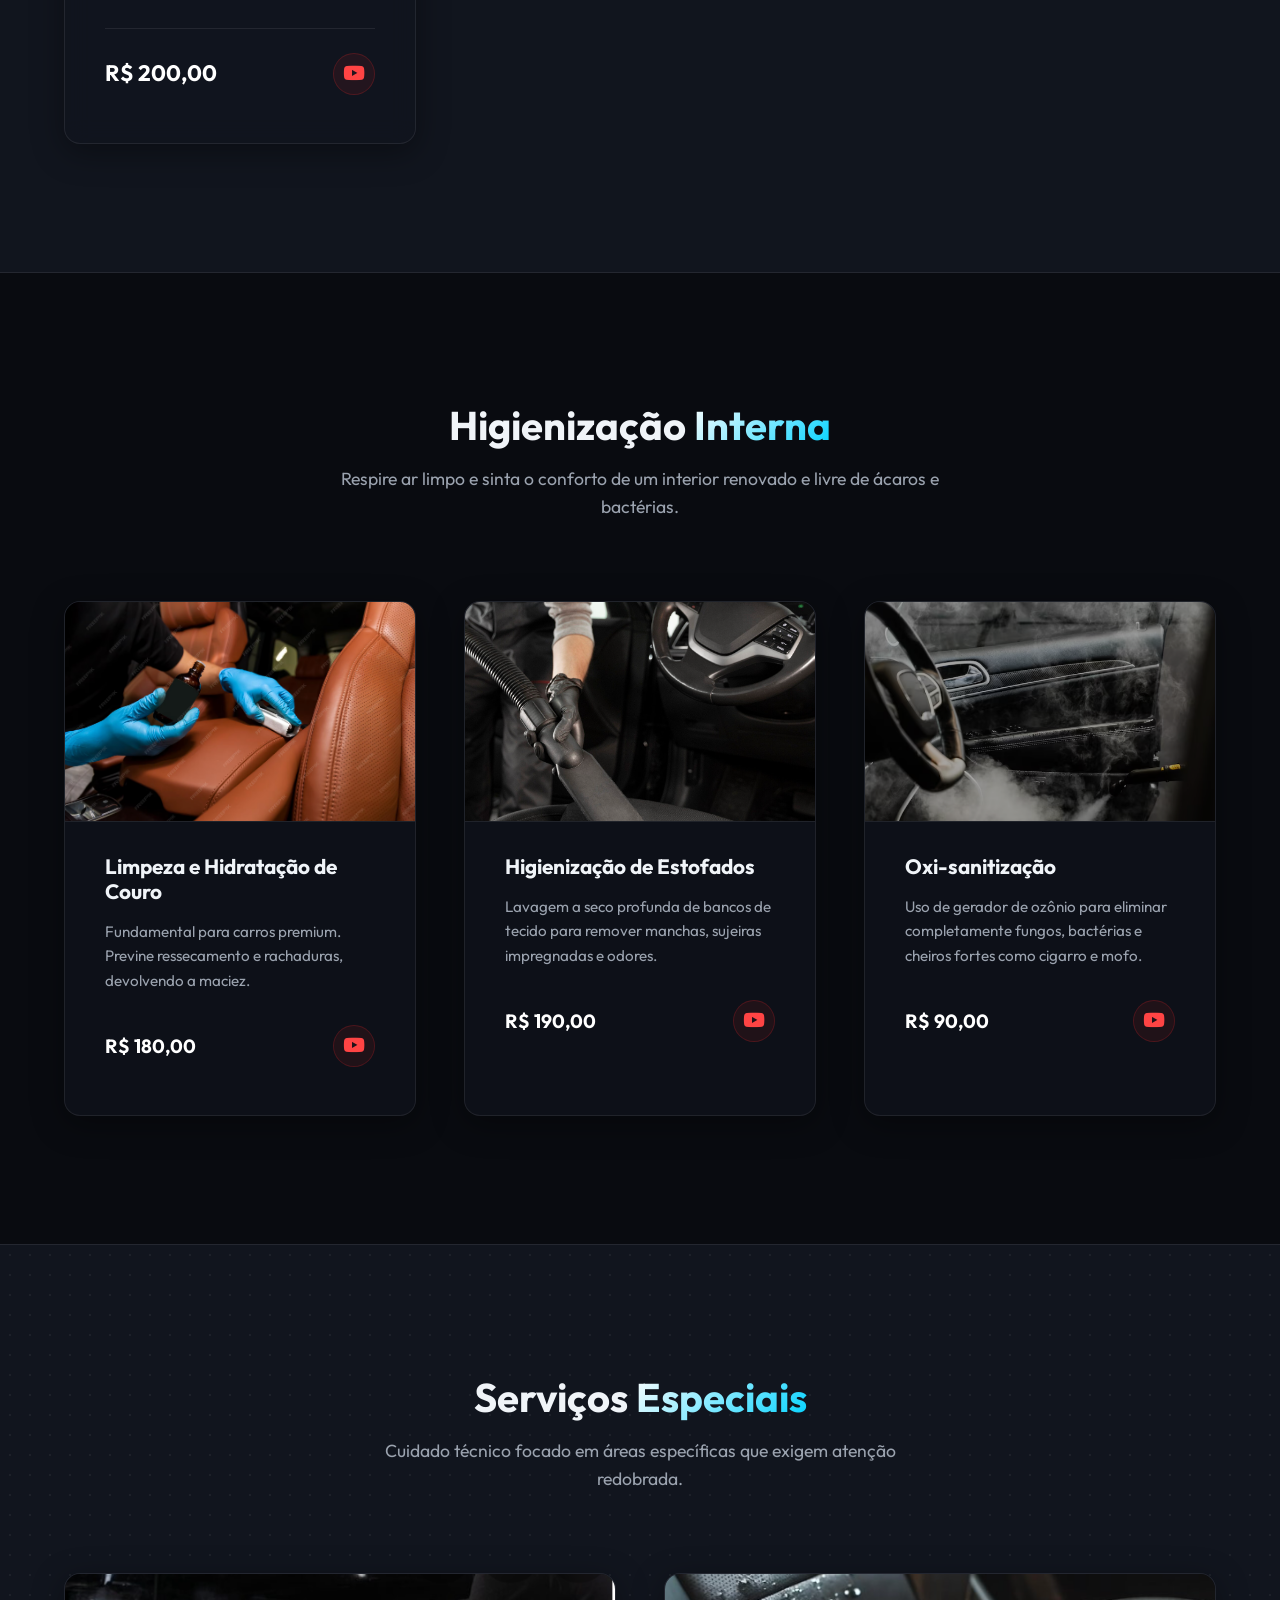
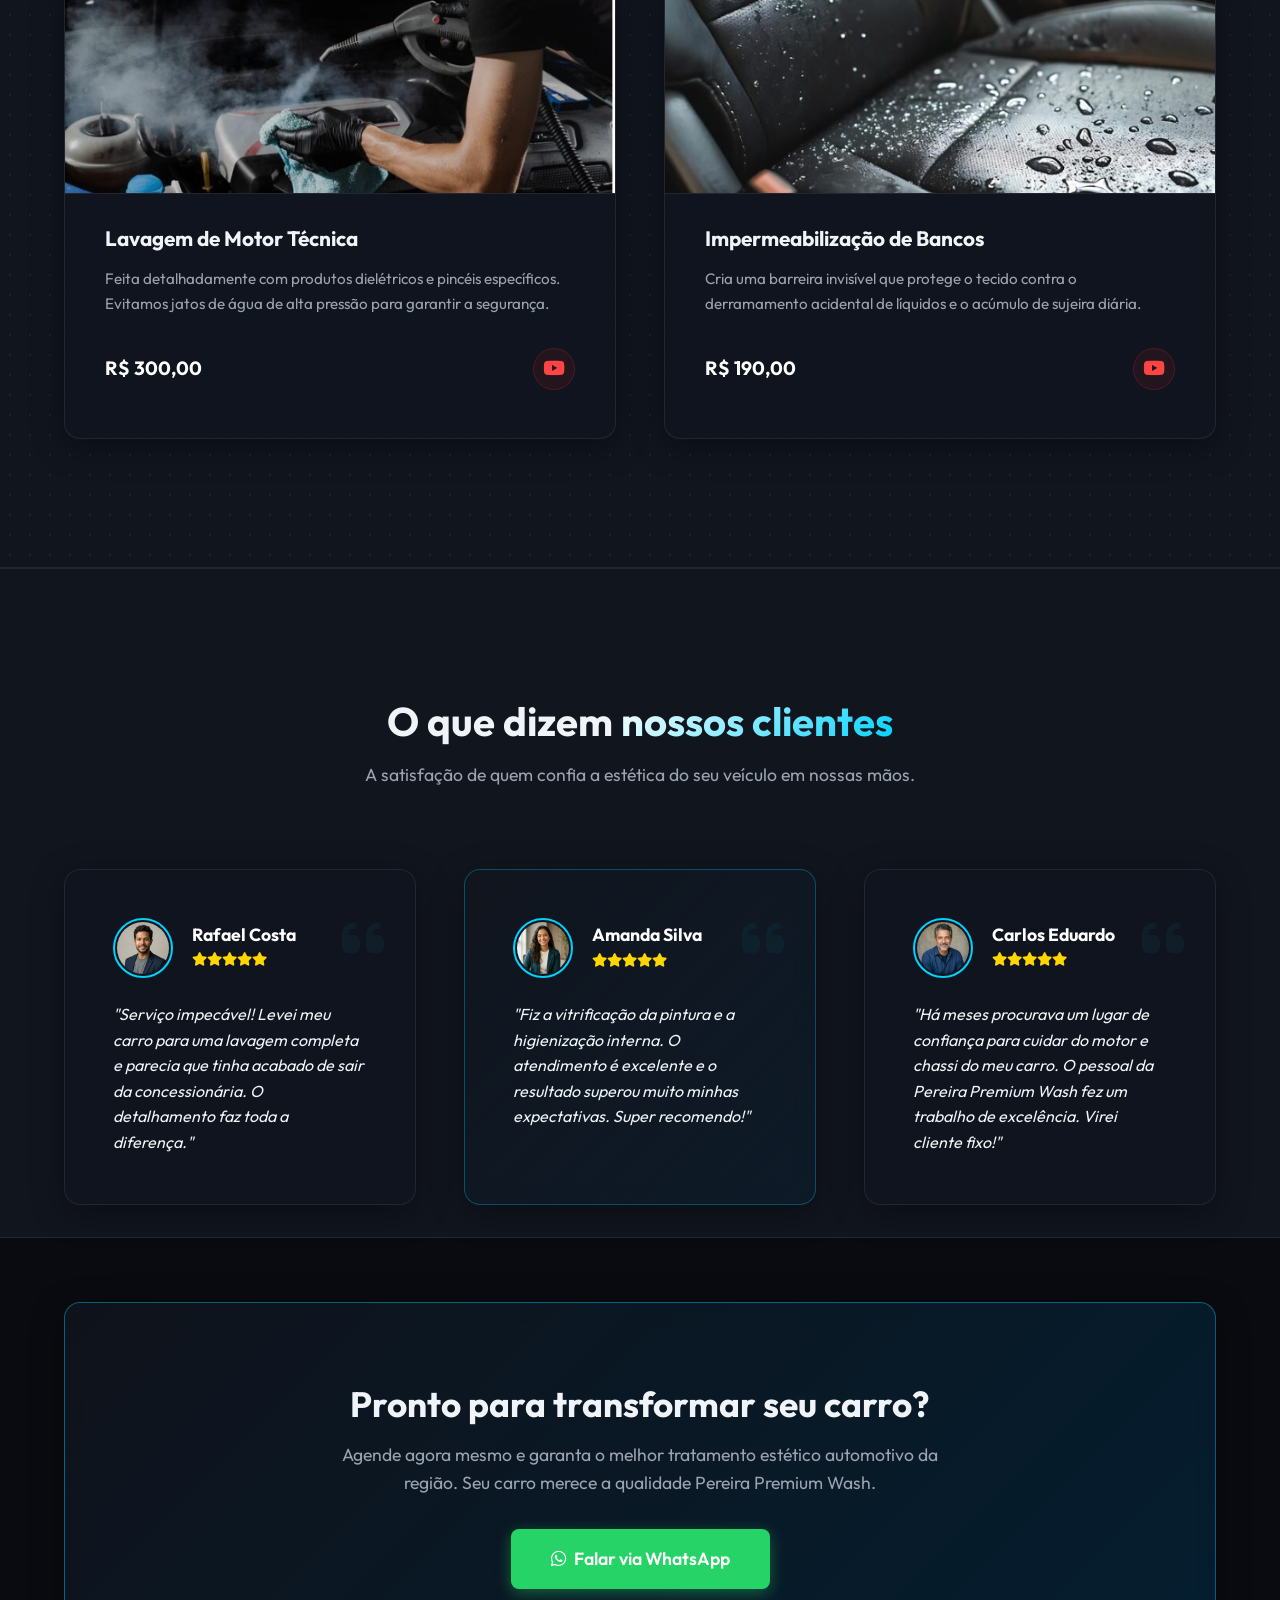
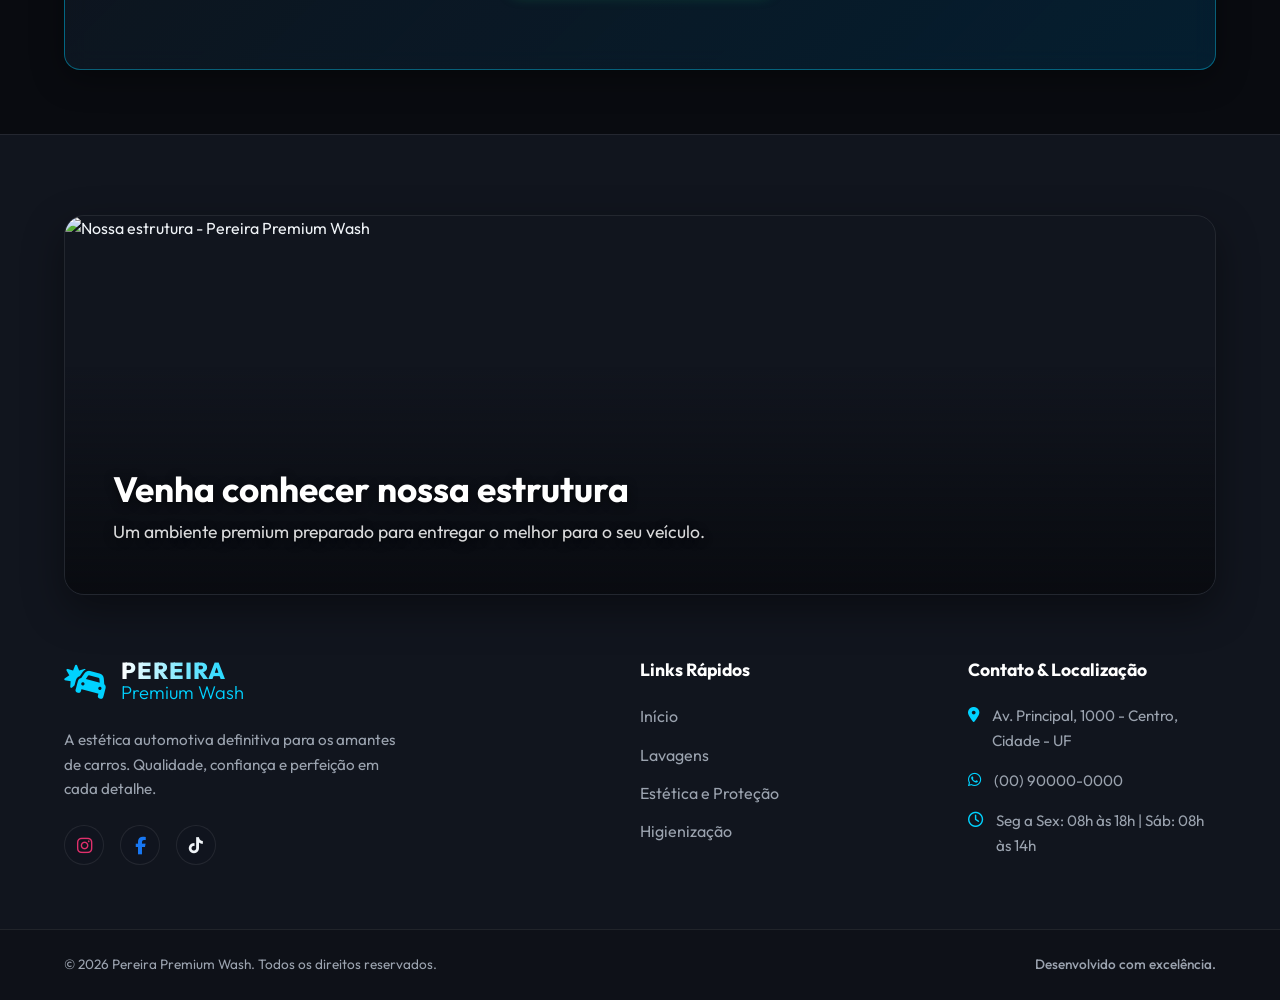
==== commit 4756b768: "Nova página videos.html e redirecionamento de links de qualidade" ====
--- a/index.html
+++ b/index.html
@@ -71,7 +71,7 @@
                         <p class="hero-subtitle">Lavagem, Polimento e Higienização Premium com produtos de altíssima qualidade. Cuidamos do seu veículo como se fosse nosso.</p>
                         <div class="hero-actions">
                             <a href="#servicos" class="btn-primary btn-large">Ver Serviços</a>
-                            <a href="#galeria" class="btn-secondary btn-large"><i class="fa-solid fa-play"></i> Nossa Qualidade</a>
+                            <a href="videos.html" class="btn-secondary btn-large"><i class="fa-solid fa-play"></i> Nossa Qualidade</a>
                         </div>
                     </div>
                     
@@ -130,7 +130,7 @@
                             <div class="service-footer">
                                 <span class="service-price">R$ 80,00</span>
                                 <div class="service-actions service-actions-right" style="margin-top: 0;">
-                                    <a href="https://youtu.be/bIYmWo-dfnQ?si=0pb3H4_7p1KXsoxW" target="_blank" class="btn-action video-btn">
+                                    <a href="videos.html" class="btn-action video-btn">
                                         <i class="fa-brands fa-youtube"></i> Ver Vídeo
                                     </a>
                                 </div>
@@ -148,7 +148,7 @@
                             <div class="service-footer">
                                 <span class="service-price">R$ 170,00</span>
                                 <div class="service-actions service-actions-right" style="margin-top: 0;">
-                                    <a href="https://youtu.be/bIYmWo-dfnQ?si=0pb3H4_7p1KXsoxW" target="_blank" class="btn-action video-btn">
+                                    <a href="videos.html" class="btn-action video-btn">
                                         <i class="fa-brands fa-youtube"></i> Ver Vídeo
                                     </a>
                                 </div>
@@ -165,7 +165,7 @@
                             <div class="service-footer">
                                 <span class="service-price">R$ 200,00</span>
                                 <div class="service-actions service-actions-right" style="margin-top: 0;">
-                                    <a href="https://youtu.be/bIYmWo-dfnQ?si=0pb3H4_7p1KXsoxW" target="_blank" class="btn-action video-btn">
+                                    <a href="videos.html" class="btn-action video-btn">
                                         <i class="fa-brands fa-youtube"></i> Ver Vídeo
                                     </a>
                                 </div>
@@ -196,7 +196,7 @@
                             <div class="service-footer">
                                 <span class="service-price">R$ 180,00</span>
                                 <div class="service-actions service-actions-right" style="margin-top: 0;">
-                                    <a href="https://youtu.be/bIYmWo-dfnQ?si=0pb3H4_7p1KXsoxW" target="_blank" class="btn-action video-btn">
+                                    <a href="videos.html" class="btn-action video-btn">
                                         <i class="fa-brands fa-youtube"></i> Ver Vídeo
                                     </a>
                                 </div>
@@ -213,7 +213,7 @@
                             <div class="service-footer">
                                 <span class="service-price">R$ 70,00</span>
                                 <div class="service-actions service-actions-right" style="margin-top: 0;">
-                                    <a href="https://youtu.be/bIYmWo-dfnQ?si=0pb3H4_7p1KXsoxW" target="_blank" class="btn-action video-btn">
+                                    <a href="videos.html" class="btn-action video-btn">
                                         <i class="fa-brands fa-youtube"></i> Ver Vídeo
                                     </a>
                                 </div>
@@ -230,7 +230,7 @@
                             <div class="service-footer">
                                 <span class="service-price">R$ 140,00</span>
                                 <div class="service-actions service-actions-right" style="margin-top: 0;">
-                                    <a href="https://youtu.be/bIYmWo-dfnQ?si=0pb3H4_7p1KXsoxW" target="_blank" class="btn-action video-btn">
+                                    <a href="videos.html" class="btn-action video-btn">
                                         <i class="fa-brands fa-youtube"></i> Ver Vídeo
                                     </a>
                                 </div>
@@ -247,7 +247,7 @@
                             <div class="service-footer">
                                 <span class="service-price">R$ 200,00</span>
                                 <div class="service-actions service-actions-right" style="margin-top: 0;">
-                                    <a href="https://youtu.be/bIYmWo-dfnQ?si=0pb3H4_7p1KXsoxW" target="_blank" class="btn-action video-btn">
+                                    <a href="videos.html" class="btn-action video-btn">
                                         <i class="fa-brands fa-youtube"></i> Ver Vídeo
                                     </a>
                                 </div>
@@ -275,7 +275,7 @@
                             <div class="service-footer" style="display: flex; justify-content: space-between; align-items: center; border-top: none; padding-top: 0; margin-top: 1rem;">
                                 <span class="service-price" style="font-size: 1.2rem;">R$ 180,00</span>
                                 <div class="service-actions" style="margin-top: 0; gap: 0.5rem;">
-                                    <a href="https://youtu.be/bIYmWo-dfnQ?si=0pb3H4_7p1KXsoxW" target="_blank" class="btn-action video-btn" style="padding: 0.4rem 0.8rem;">
+                                    <a href="videos.html" class="btn-action video-btn" style="padding: 0.4rem 0.8rem;">
                                         <i class="fa-brands fa-youtube"></i> Ver Vídeo
                                     </a>
                                 </div>
@@ -293,7 +293,7 @@
                             <div class="service-footer" style="display: flex; justify-content: space-between; align-items: center; border-top: none; padding-top: 0; margin-top: 1rem;">
                                 <span class="service-price" style="font-size: 1.2rem;">R$ 190,00</span>
                                 <div class="service-actions" style="margin-top: 0; gap: 0.5rem;">
-                                    <a href="https://youtu.be/bIYmWo-dfnQ?si=0pb3H4_7p1KXsoxW" target="_blank" class="btn-action video-btn" style="padding: 0.4rem 0.8rem;">
+                                    <a href="videos.html" class="btn-action video-btn" style="padding: 0.4rem 0.8rem;">
                                         <i class="fa-brands fa-youtube"></i> Ver Vídeo
                                     </a>
                                 </div>
@@ -309,7 +309,7 @@
                             <div class="service-footer" style="display: flex; justify-content: space-between; align-items: center; border-top: none; padding-top: 0; margin-top: 1rem;">
                                 <span class="service-price" style="font-size: 1.2rem;">R$ 90,00</span>
                                 <div class="service-actions" style="margin-top: 0; gap: 0.5rem;">
-                                    <a href="https://youtu.be/bIYmWo-dfnQ?si=0pb3H4_7p1KXsoxW" target="_blank" class="btn-action video-btn" style="padding: 0.4rem 0.8rem;">
+                                    <a href="videos.html" class="btn-action video-btn" style="padding: 0.4rem 0.8rem;">
                                         <i class="fa-brands fa-youtube"></i> Ver Vídeo
                                     </a>
                                 </div>
@@ -338,7 +338,7 @@
                             <div class="service-footer" style="display: flex; justify-content: space-between; align-items: center; border-top: none; padding-top: 0; margin-top: 1rem;">
                                 <span class="service-price" style="font-size: 1.2rem;">R$ 300,00</span>
                                 <div class="service-actions" style="margin-top: 0; gap: 0.5rem;">
-                                    <a href="https://youtu.be/bIYmWo-dfnQ?si=0pb3H4_7p1KXsoxW" target="_blank" class="btn-action video-btn" style="padding: 0.4rem 0.8rem;">
+                                    <a href="videos.html" class="btn-action video-btn" style="padding: 0.4rem 0.8rem;">
                                         <i class="fa-brands fa-youtube"></i> Ver Vídeo
                                     </a>
                                 </div>
@@ -355,7 +355,7 @@
                             <div class="service-footer" style="display: flex; justify-content: space-between; align-items: center; border-top: none; padding-top: 0; margin-top: 1rem;">
                                 <span class="service-price" style="font-size: 1.2rem;">R$ 190,00</span>
                                 <div class="service-actions" style="margin-top: 0; gap: 0.5rem;">
-                                    <a href="https://youtu.be/bIYmWo-dfnQ?si=0pb3H4_7p1KXsoxW" target="_blank" class="btn-action video-btn" style="padding: 0.4rem 0.8rem;">
+                                    <a href="videos.html" class="btn-action video-btn" style="padding: 0.4rem 0.8rem;">
                                         <i class="fa-brands fa-youtube"></i> Ver Vídeo
                                     </a>
                                 </div>
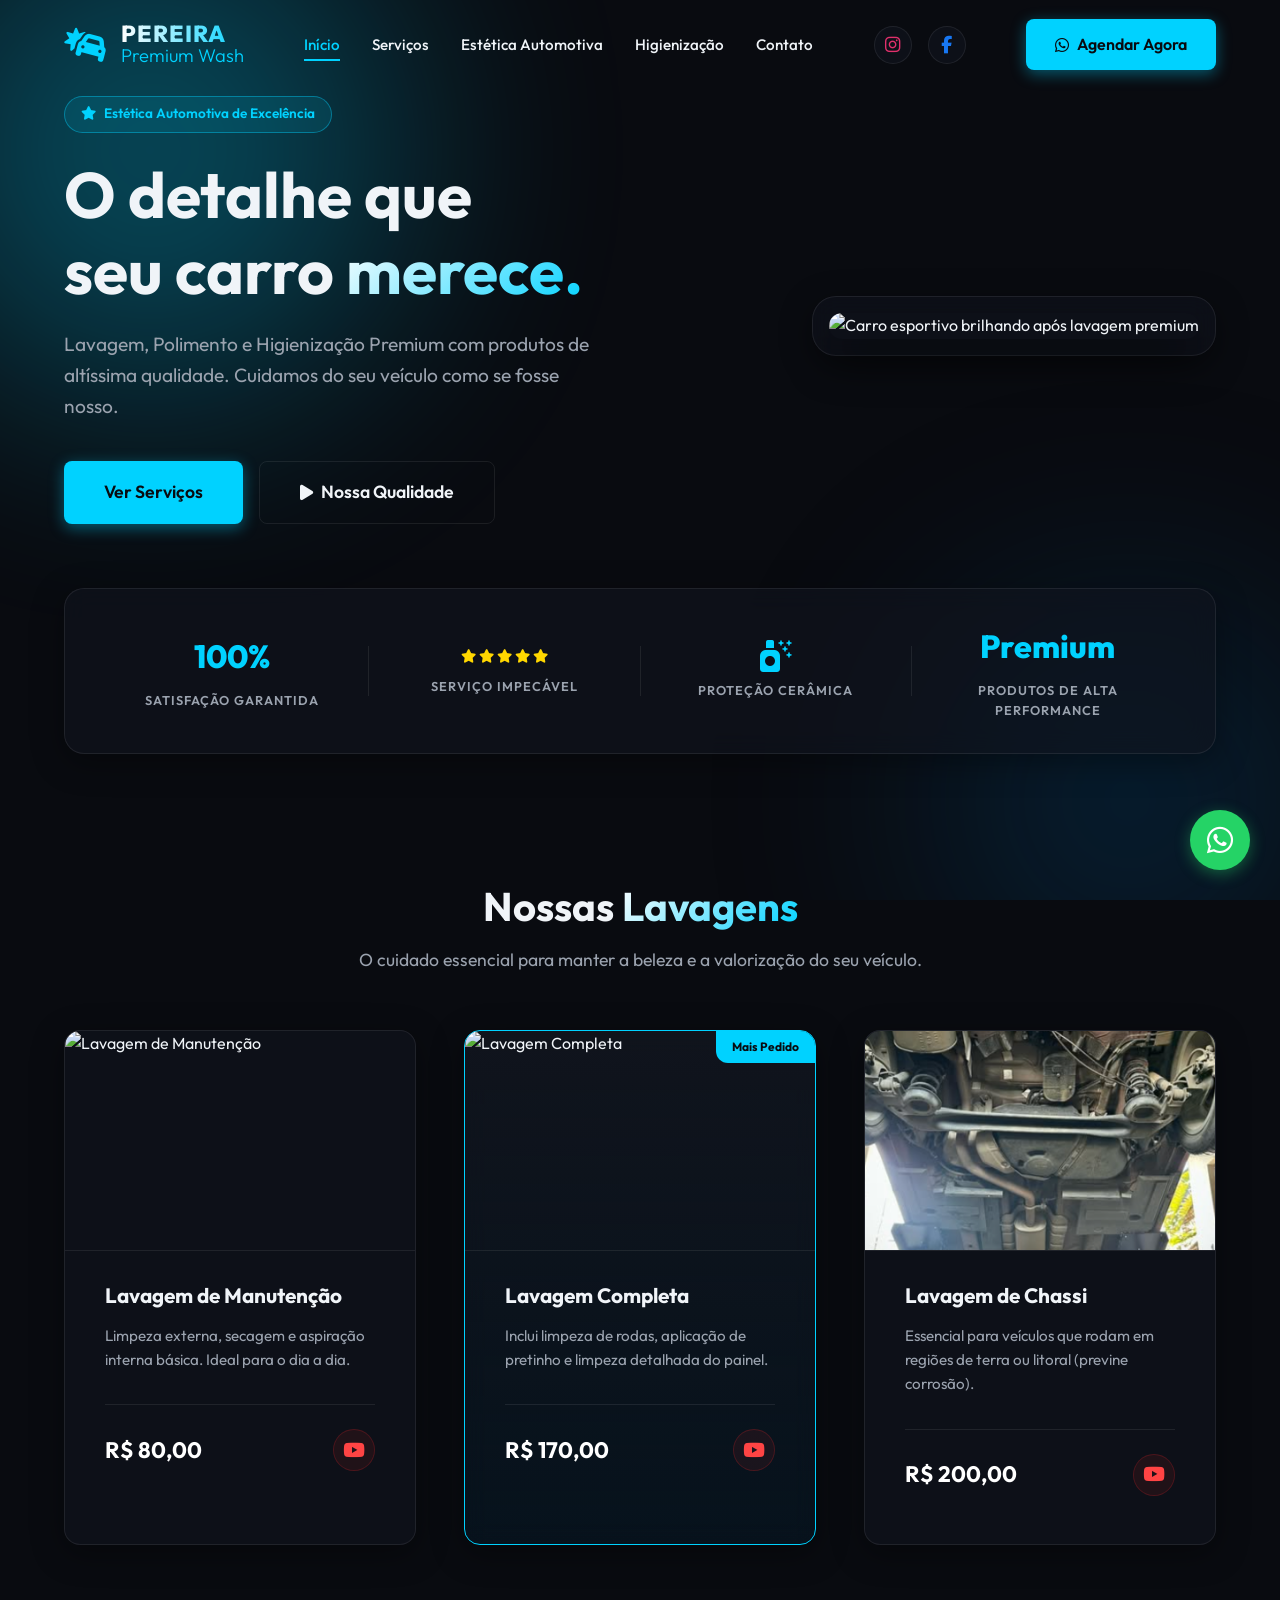
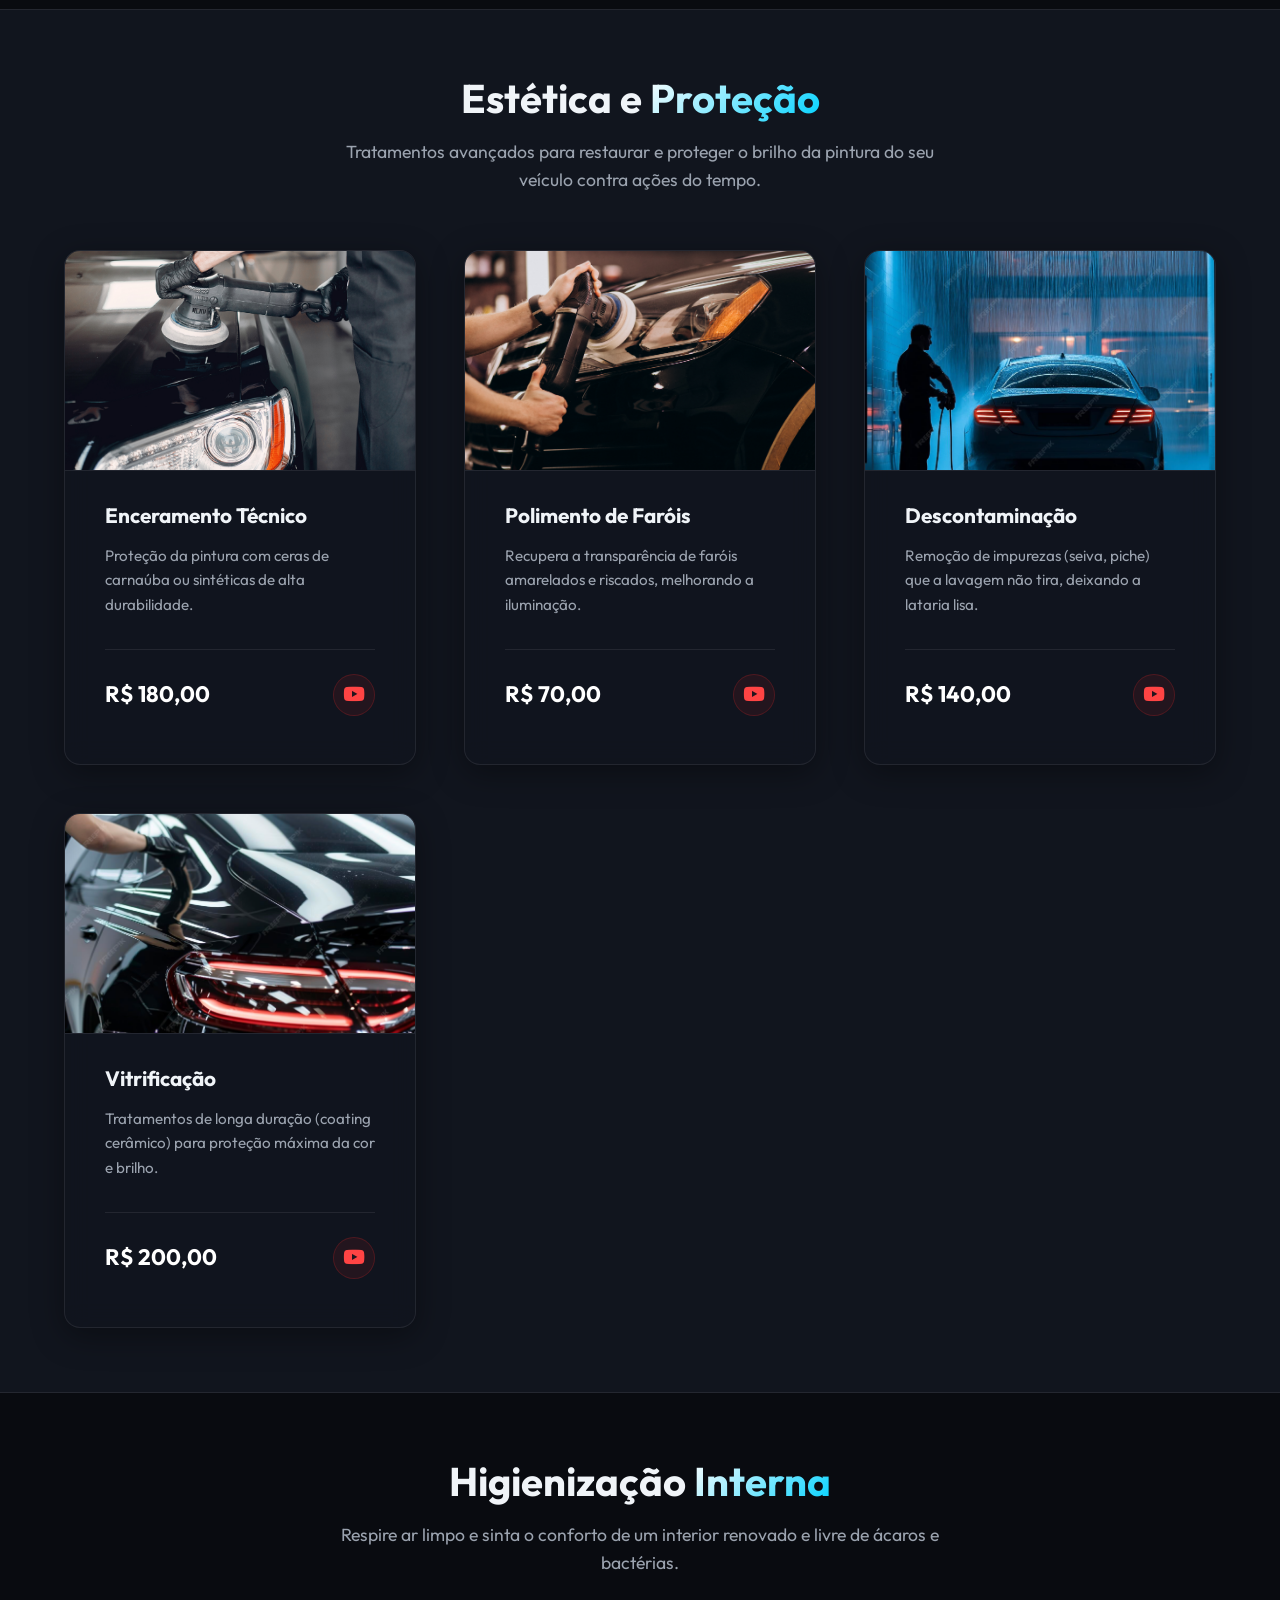
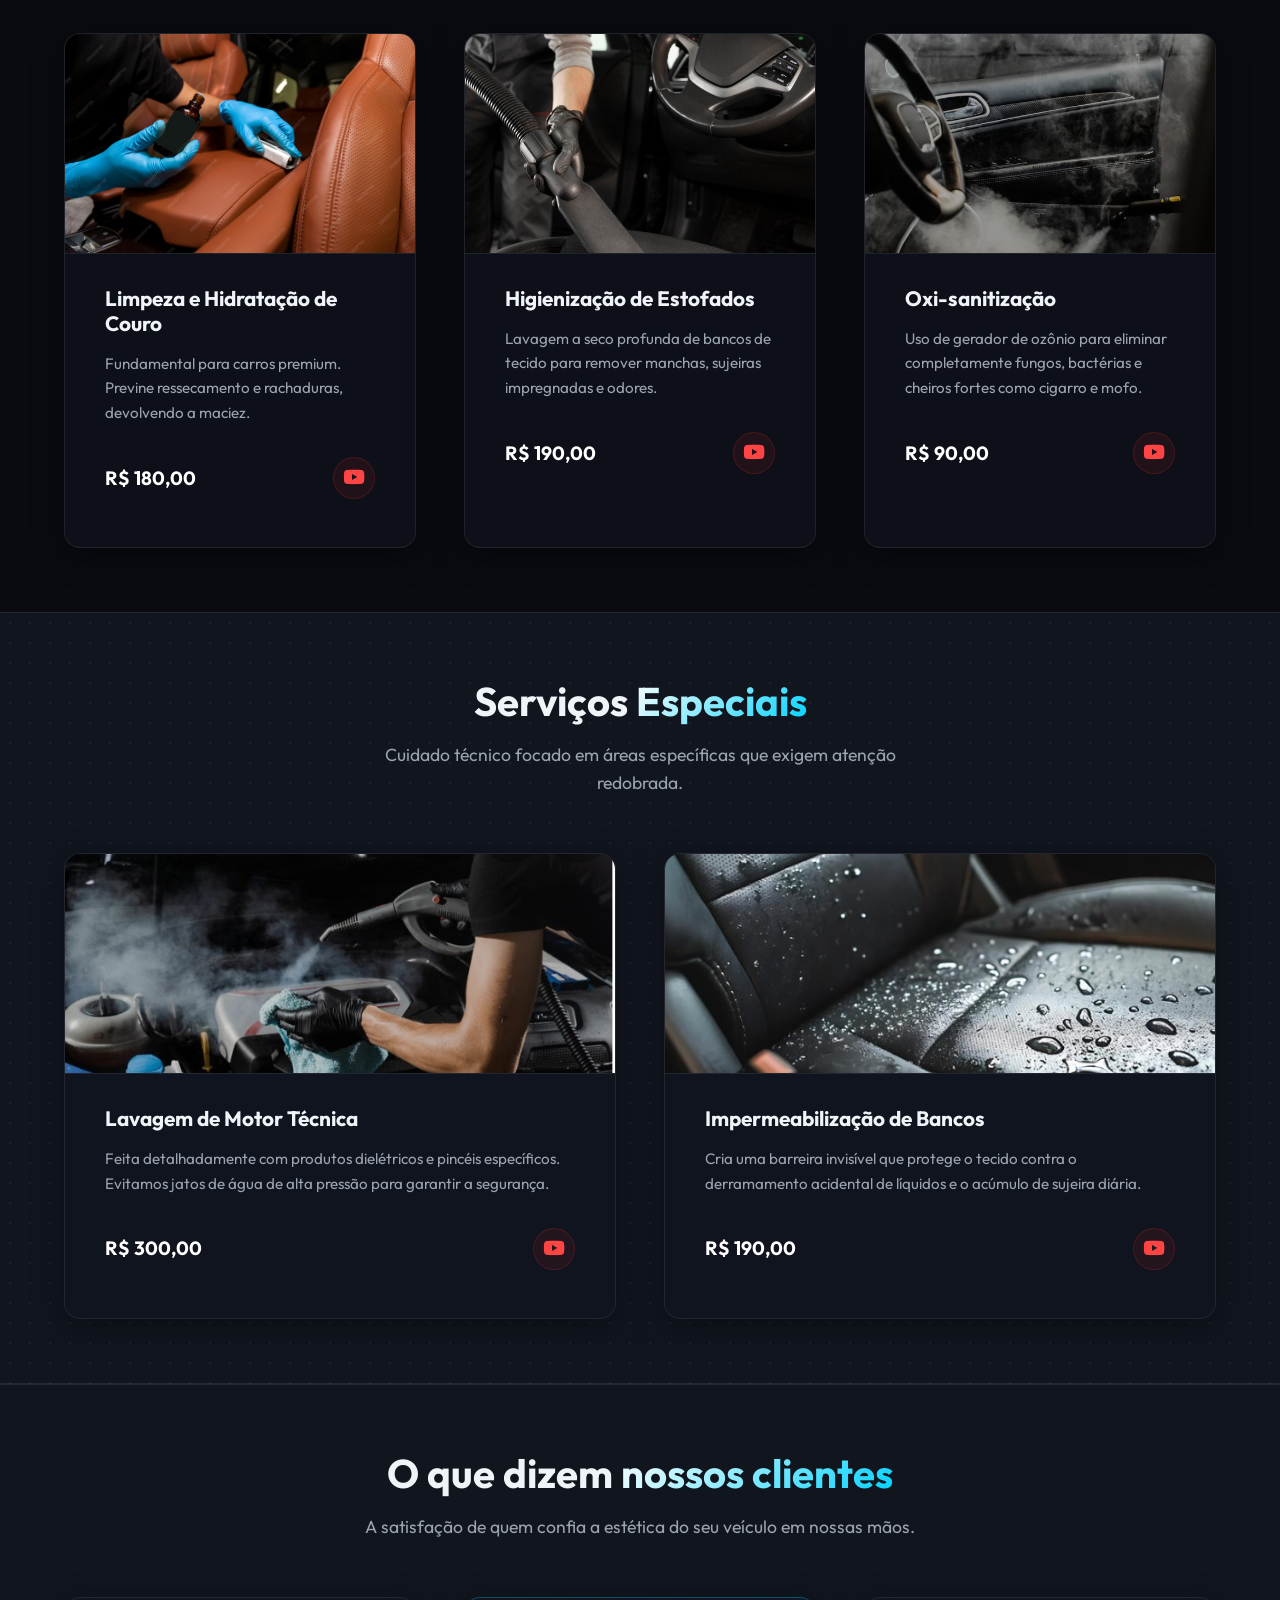
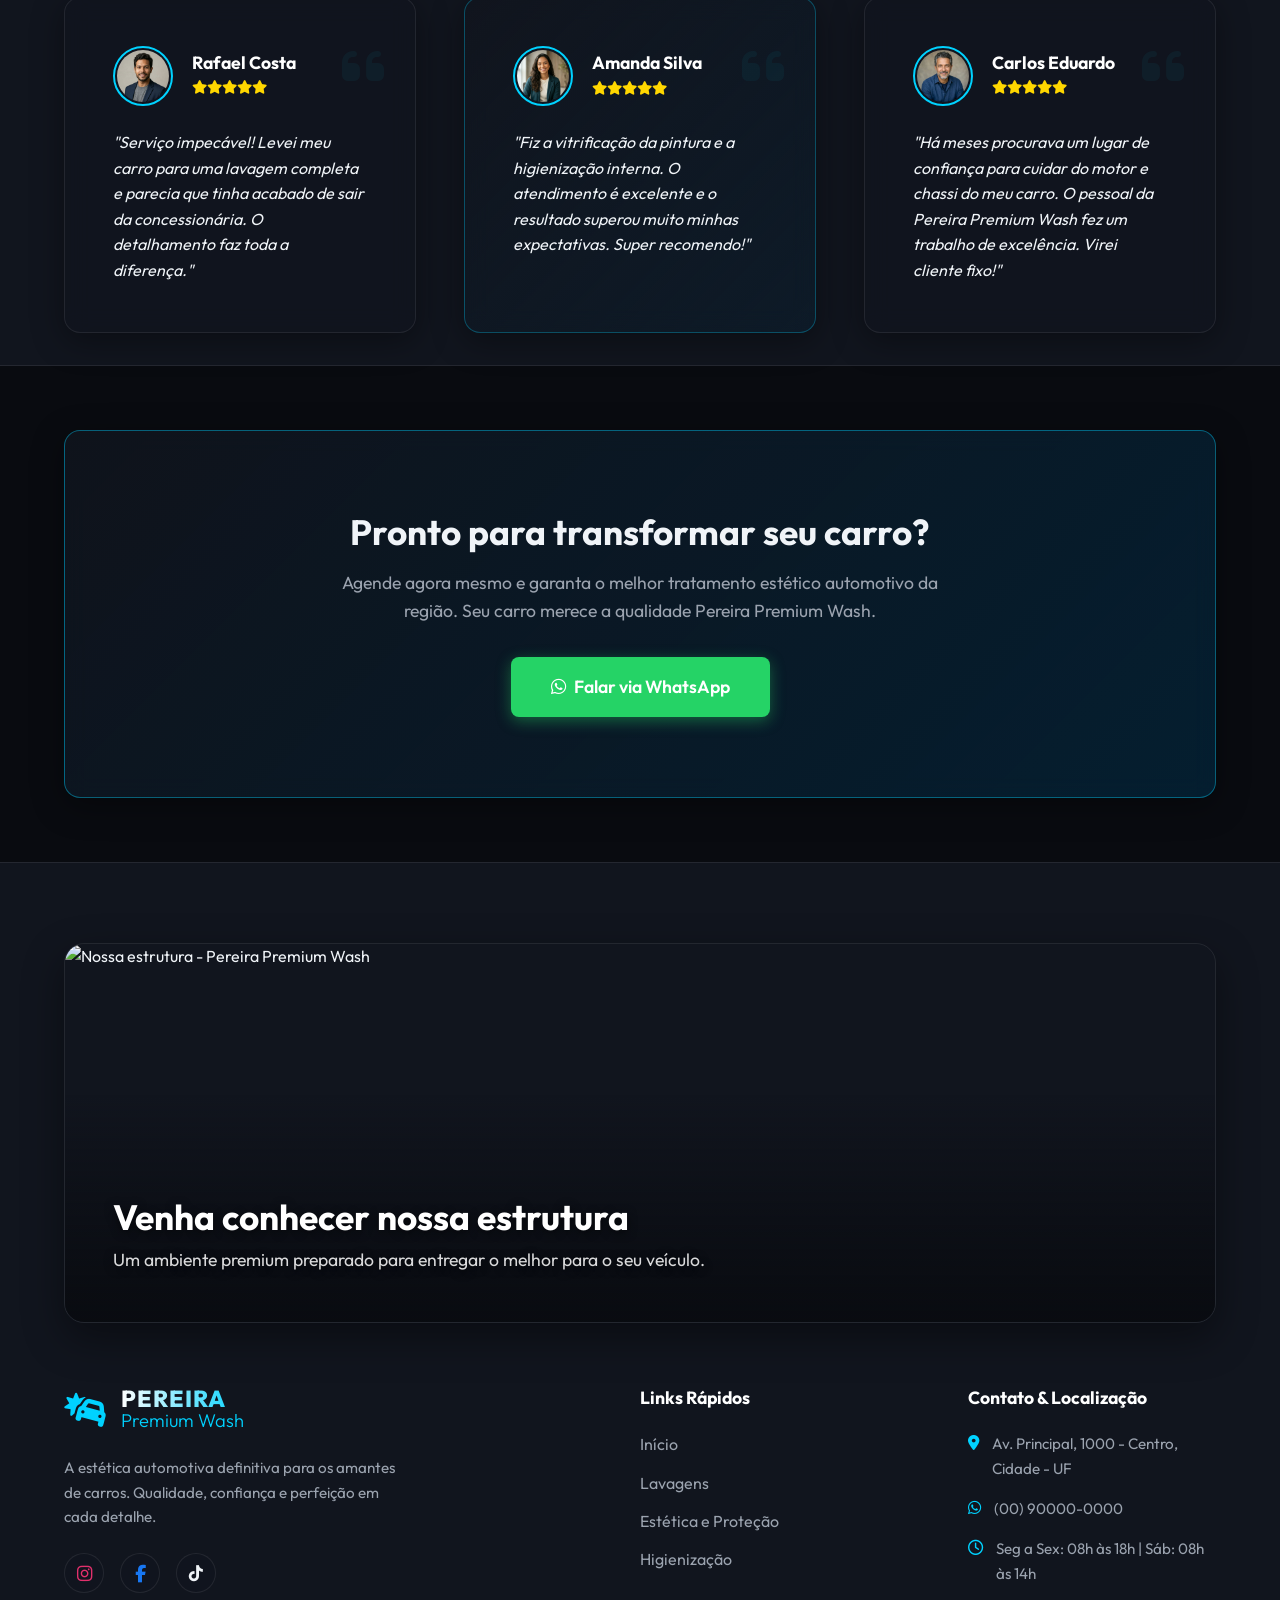
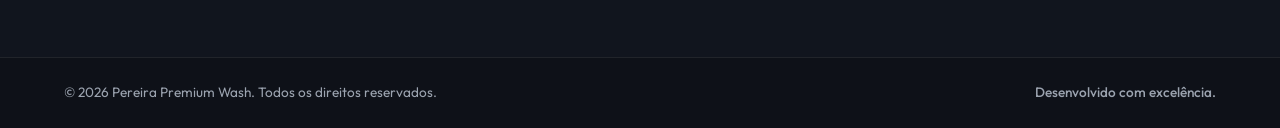
==== commit be91e338: "Cache Busting: v10 para forçar atualização no Chrome" ====
--- a/index.html
+++ b/index.html
@@ -12,7 +12,7 @@
     <!-- Font Awesome -->
     <link rel="stylesheet" href="https://cdnjs.cloudflare.com/ajax/libs/font-awesome/6.4.0/css/all.min.css">
     <!-- CSS Personalizado -->
-    <link rel="stylesheet" href="styles.css?v=9">
+    <link rel="stylesheet" href="styles.css?v=10">
 </head>
 <body class="dark-theme">
     <!-- Efeito de Fundo Global blur -->
--- a/styles.css
+++ b/styles.css
@@ -86,7 +86,7 @@
 }
 
 section {
-    padding: 8rem 0;
+    padding: 4rem 0;
     position: relative;
 }
 
@@ -97,7 +97,7 @@
 }
 
 .section-header {
-    margin-bottom: 5rem;
+    margin-bottom: 3.5rem;
 }
 
 .section-title {
@@ -543,10 +543,10 @@
 
 /* ===== HERO SECTION ===== */
 .hero-section {
-    min-height: 100vh;
-    display: flex;
-    align-items: center;
-    padding-top: 8rem;
+    min-height: 80vh;
+    display: flex;
+    align-items: center;
+    padding-top: 6rem;
 }
 
 .hero-container {
@@ -603,7 +603,7 @@
 .hero-actions {
     display: flex;
     gap: 1rem;
-    margin-bottom: 3rem;
+    margin-bottom: 2rem;
 }
 
 .hero-trust-bar {
@@ -611,13 +611,13 @@
     justify-content: space-between;
     align-items: center;
     width: 100%;
-    margin-top: 5rem;
-    padding: 2.5rem 3.5rem;
+    margin-top: 2rem;
+    padding: 2rem 3rem;
     background: var(--glass-bg);
     backdrop-filter: var(--glass-blur);
     -webkit-backdrop-filter: var(--glass-blur);
     border: 1px solid var(--glass-border);
-    border-radius: 24px;
+    border-radius: 20px;
     box-shadow: var(--glass-shadow);
 }
 
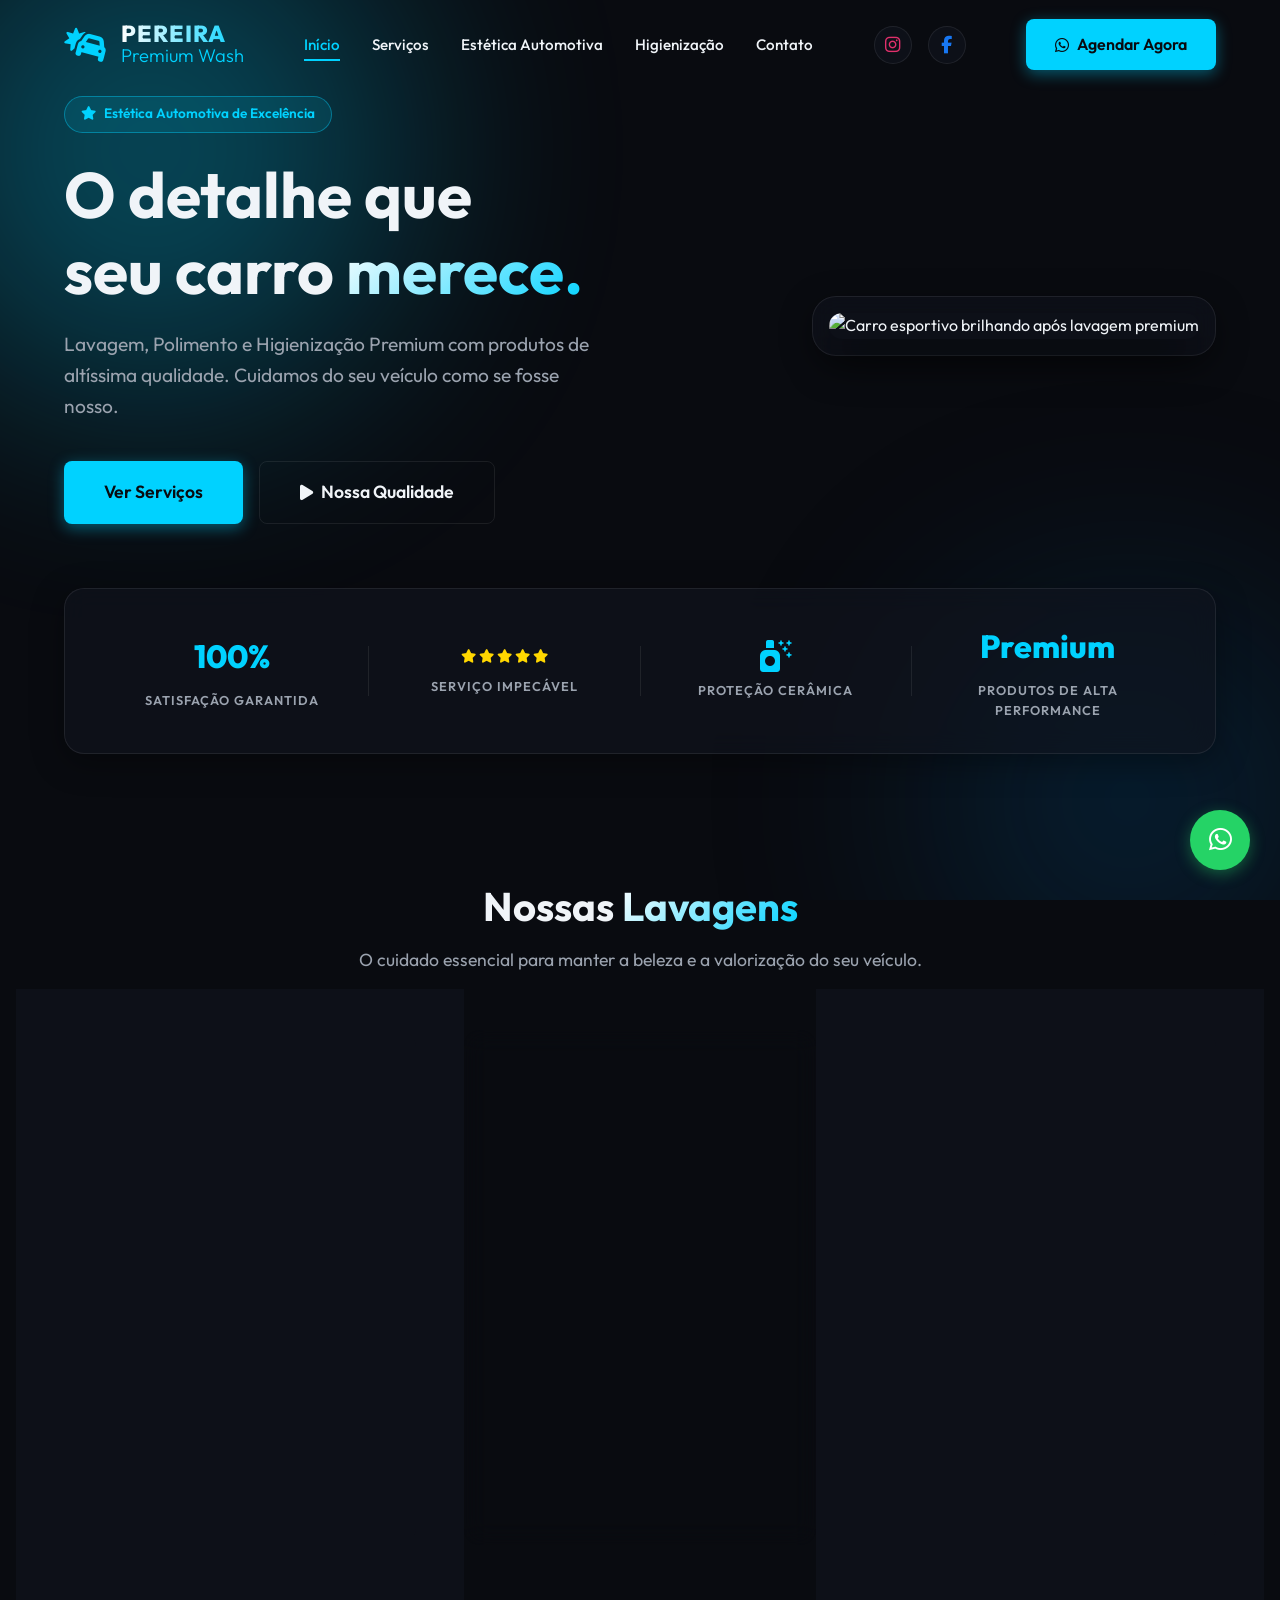
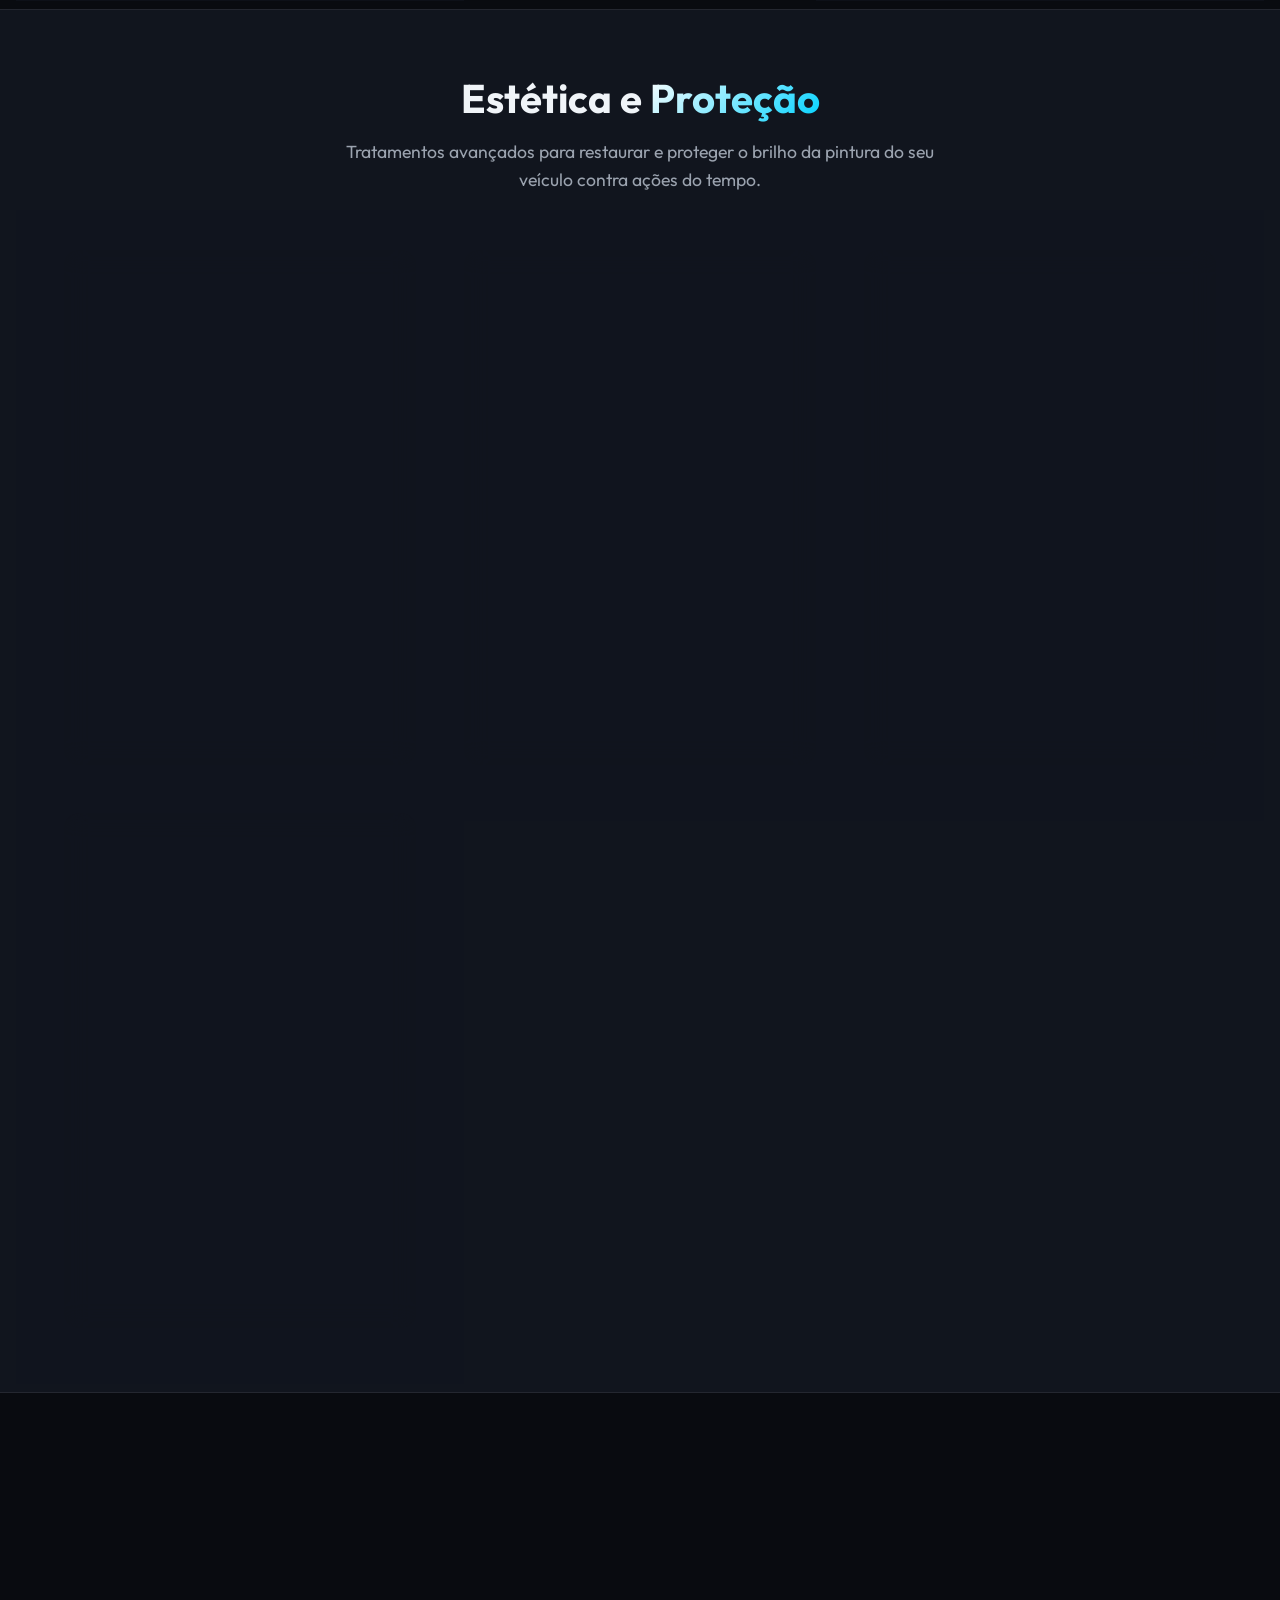
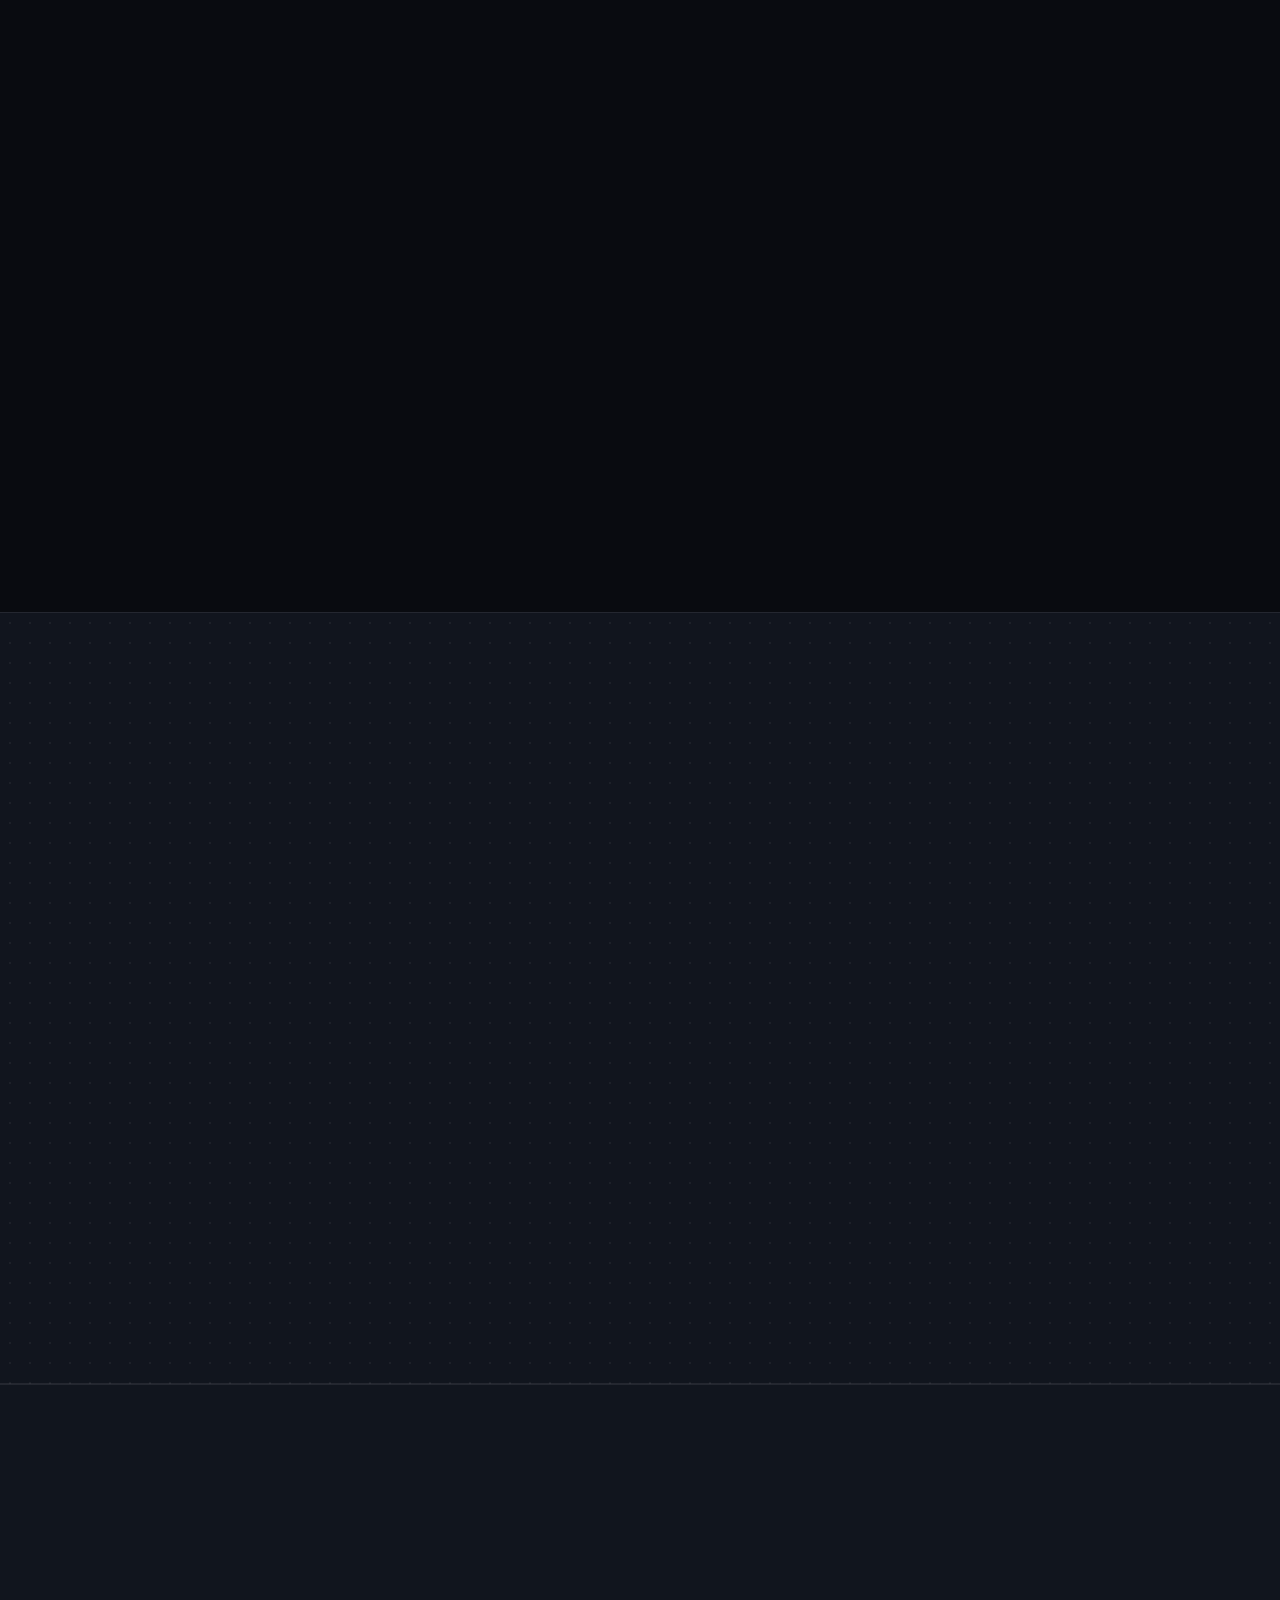
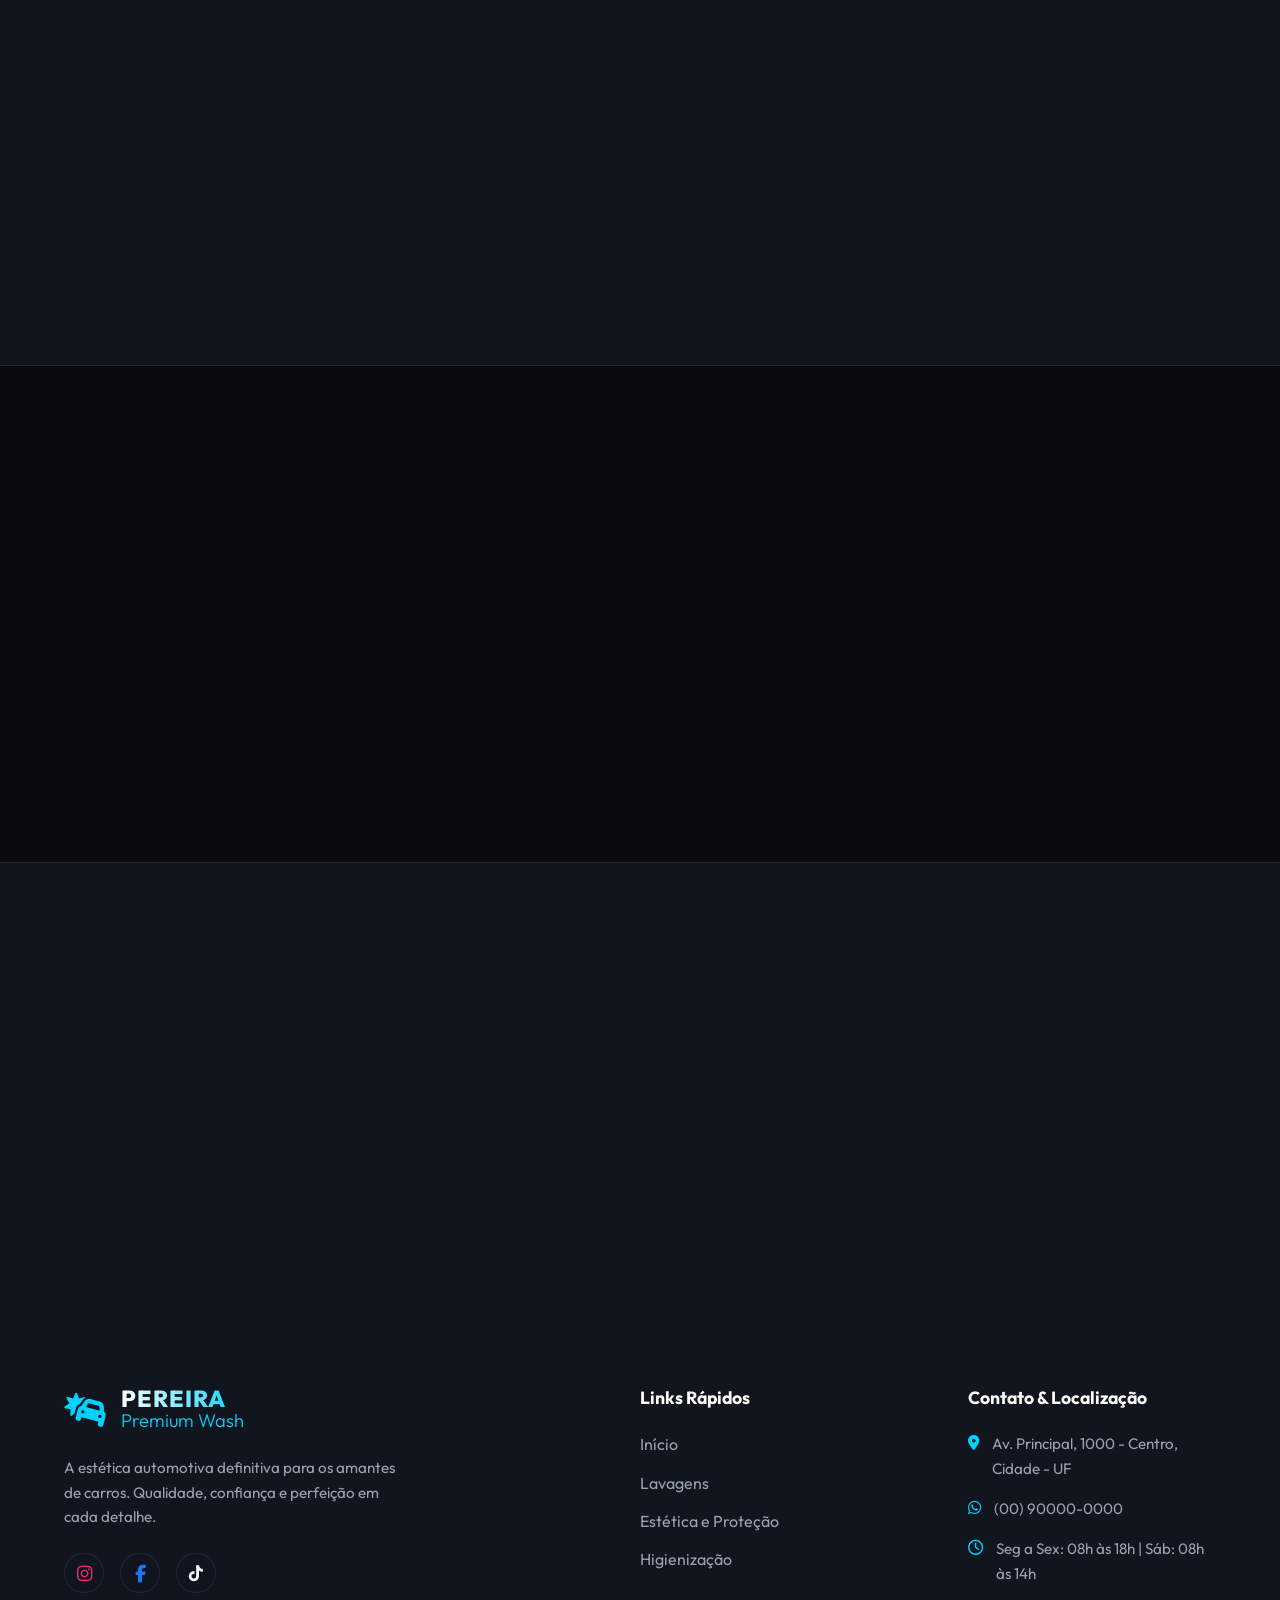
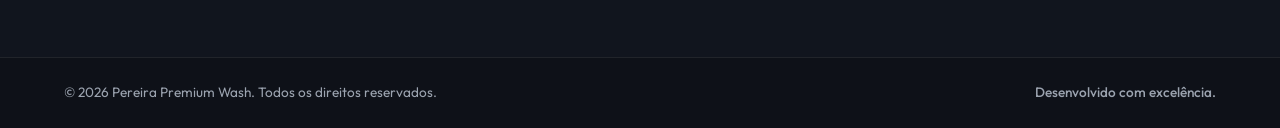
==== commit 9e60f626: "Feat: Botão Voltar ao Topo e correções de sintaxe v12" ====
--- a/index.html
+++ b/index.html
@@ -12,7 +12,7 @@
     <!-- Font Awesome -->
     <link rel="stylesheet" href="https://cdnjs.cloudflare.com/ajax/libs/font-awesome/6.4.0/css/all.min.css">
     <!-- CSS Personalizado -->
-    <link rel="stylesheet" href="styles.css?v=10">
+    <link rel="stylesheet" href="styles.css?v=12">
 </head>
 <body class="dark-theme">
     <!-- Efeito de Fundo Global blur -->
@@ -500,9 +500,14 @@
     <script src="https://unpkg.com/aos@2.3.1/dist/aos.js"></script>
     <script src="script.js"></script>
 
-    <!-- Floating WhatsApp Global -->
-    <a href="https://api.whatsapp.com/send?phone=5500000000000&text=Olá! Gostaria de agendar um serviço na Pereira Premium Wash." target="_blank" class="floating-whatsapp" aria-label="Fale conosco no WhatsApp">
-        <i class="fa-brands fa-whatsapp"></i>
-    </a>
+    <!-- Floating Actions -->
+    <div class="floating-actions">
+        <a href="#inicio" class="back-to-top" id="backToTop" aria-label="Voltar ao início">
+            <i class="fa-solid fa-arrow-up"></i>
+        </a>
+        <a href="https://api.whatsapp.com/send?phone=5500000000000&text=Olá! Gostaria de agendar um serviço na Pereira Premium Wash." target="_blank" class="floating-whatsapp" aria-label="Fale conosco no WhatsApp">
+            <i class="fa-brands fa-whatsapp"></i>
+        </a>
+    </div>
 </body>
 </html>
--- a/styles.css
+++ b/styles.css
@@ -443,6 +443,13 @@
 
 .logo i {
     font-size: 2.2rem;
+    transition: all 0.4s cubic-bezier(0.175, 0.885, 0.32, 1.25);
+}
+
+.logo:hover i {
+    transform: rotate(-15deg) scale(1.2);
+    filter: drop-shadow(0 0 12px var(--clr-accent-glow));
+    color: #fff;
 }
 
 .logo-text {
@@ -1314,32 +1321,67 @@
     }
 }
 
-/* ===== FLOATING WHATSAPP ===== */
-.floating-whatsapp {
+/* ===== FLOATING ACTIONS (WHATSAPP & BACK TO TOP) ===== */
+.floating-actions {
     position: fixed;
     bottom: 30px;
     right: 30px;
+    display: flex;
+    flex-direction: column;
+    gap: 15px;
+    z-index: 1000;
+}
+
+.floating-whatsapp, .back-to-top {
     width: 60px;
     height: 60px;
+    border-radius: 50%;
+    display: flex;
+    justify-content: center;
+    align-items: center;
+    font-size: 26px;
+    box-shadow: 0 8px 32px rgba(0, 0, 0, 0.3);
+    transition: all 0.4s cubic-bezier(0.175, 0.885, 0.32, 1.25);
+    text-decoration: none;
+    cursor: pointer;
+}
+
+.floating-whatsapp {
     background-color: #25d366;
     color: #fff;
-    border-radius: 50%;
-    display: flex;
-    justify-content: center;
-    align-items: center;
-    font-size: 30px;
     box-shadow: 0 4px 15px rgba(37, 211, 102, 0.4);
-    z-index: 1000;
-    transition: all 0.3s ease;
-    text-decoration: none;
     animation: pulseGlow 2s infinite;
 }
 
 .floating-whatsapp:hover {
     transform: scale(1.1) translateY(-5px);
     background-color: #1ebe55;
-    color: #fff;
-    box-shadow: 0 6px 20px rgba(37, 211, 102, 0.6);
+    box-shadow: 0 8px 25px rgba(37, 211, 102, 0.6);
+}
+
+.back-to-top {
+    background: var(--glass-bg);
+    backdrop-filter: var(--glass-blur);
+    -webkit-backdrop-filter: var(--glass-blur);
+    border: 1px solid var(--glass-border);
+    color: var(--clr-accent);
+    opacity: 0;
+    visibility: hidden;
+    transform: translateY(20px) scale(0.8);
+}
+
+.back-to-top.active {
+    opacity: 1;
+    visibility: visible;
+    transform: translateY(0) scale(1);
+}
+
+.back-to-top:hover {
+    background: var(--clr-accent);
+    color: var(--clr-bg-dark);
+    transform: scale(1.1) translateY(-5px);
+    box-shadow: 0 0 20px var(--clr-accent-glow);
+    border-color: var(--clr-accent);
 }
 
 @keyframes pulseGlow {
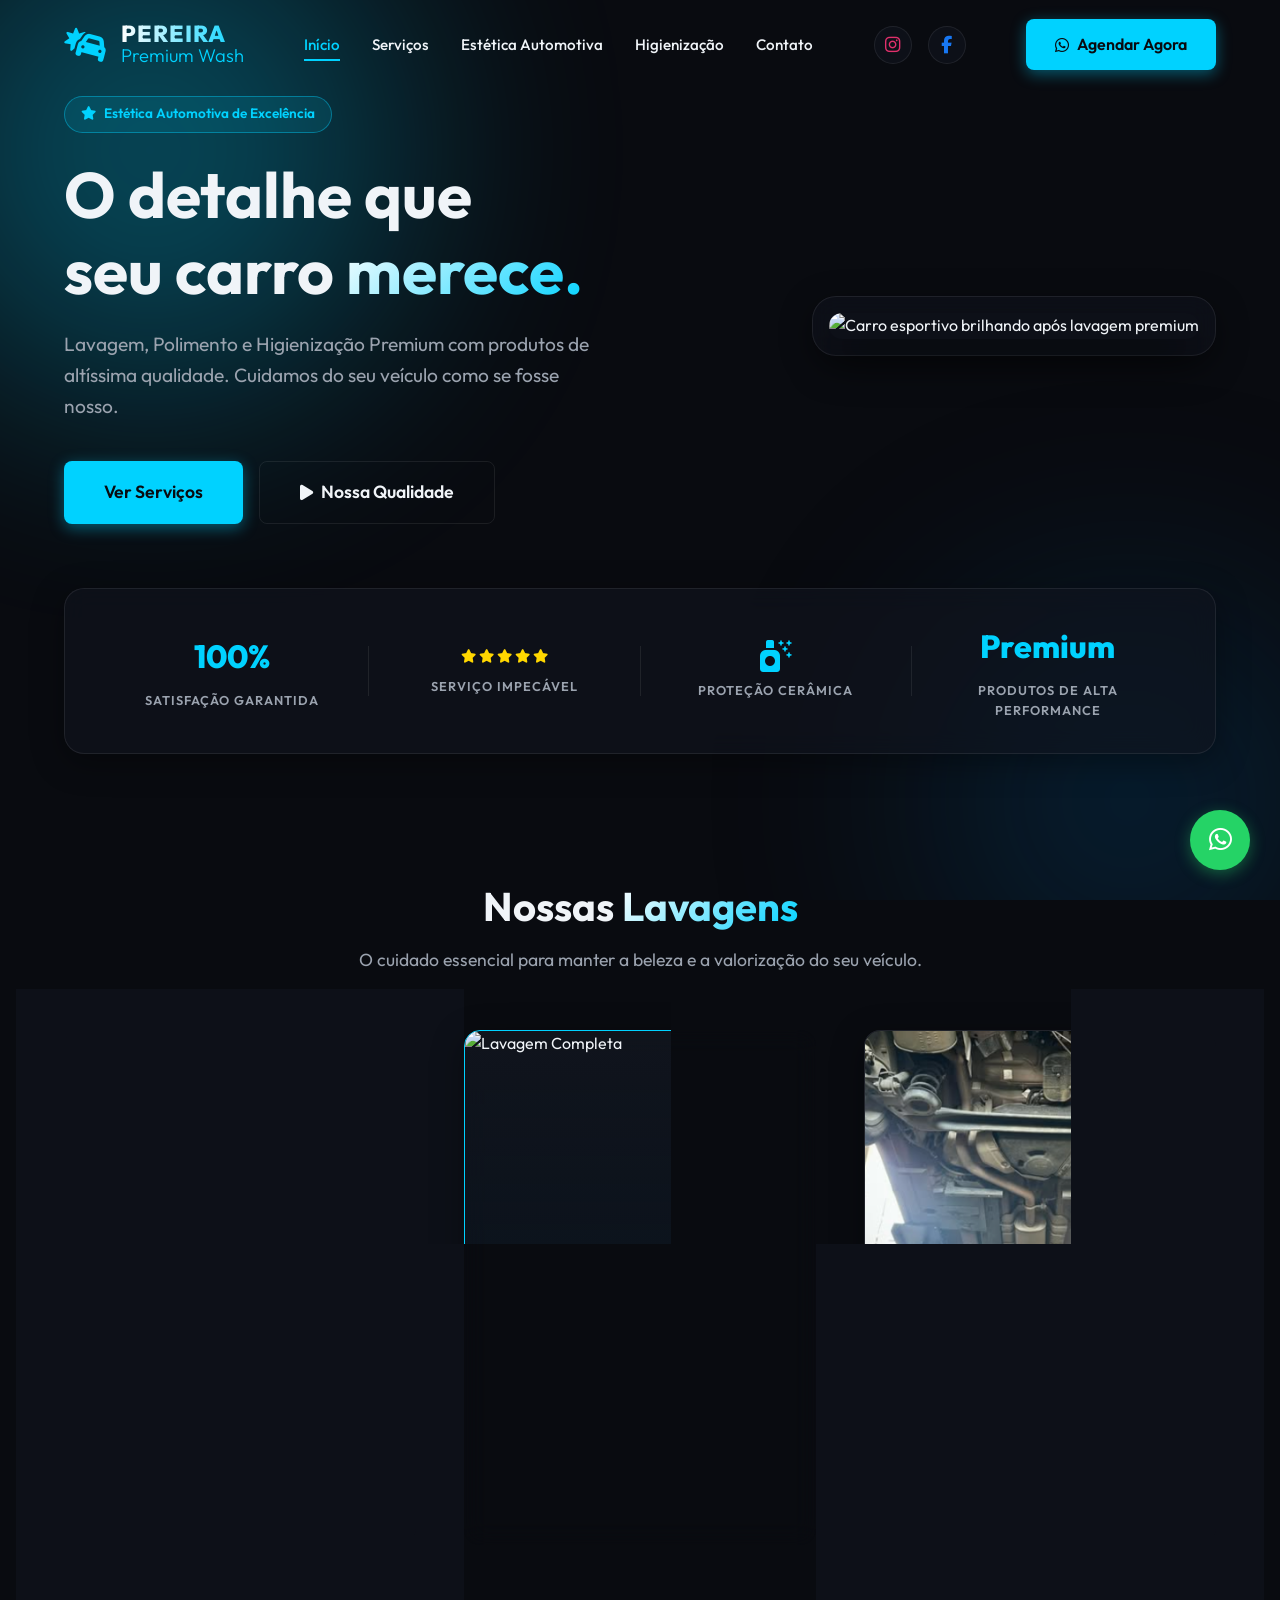
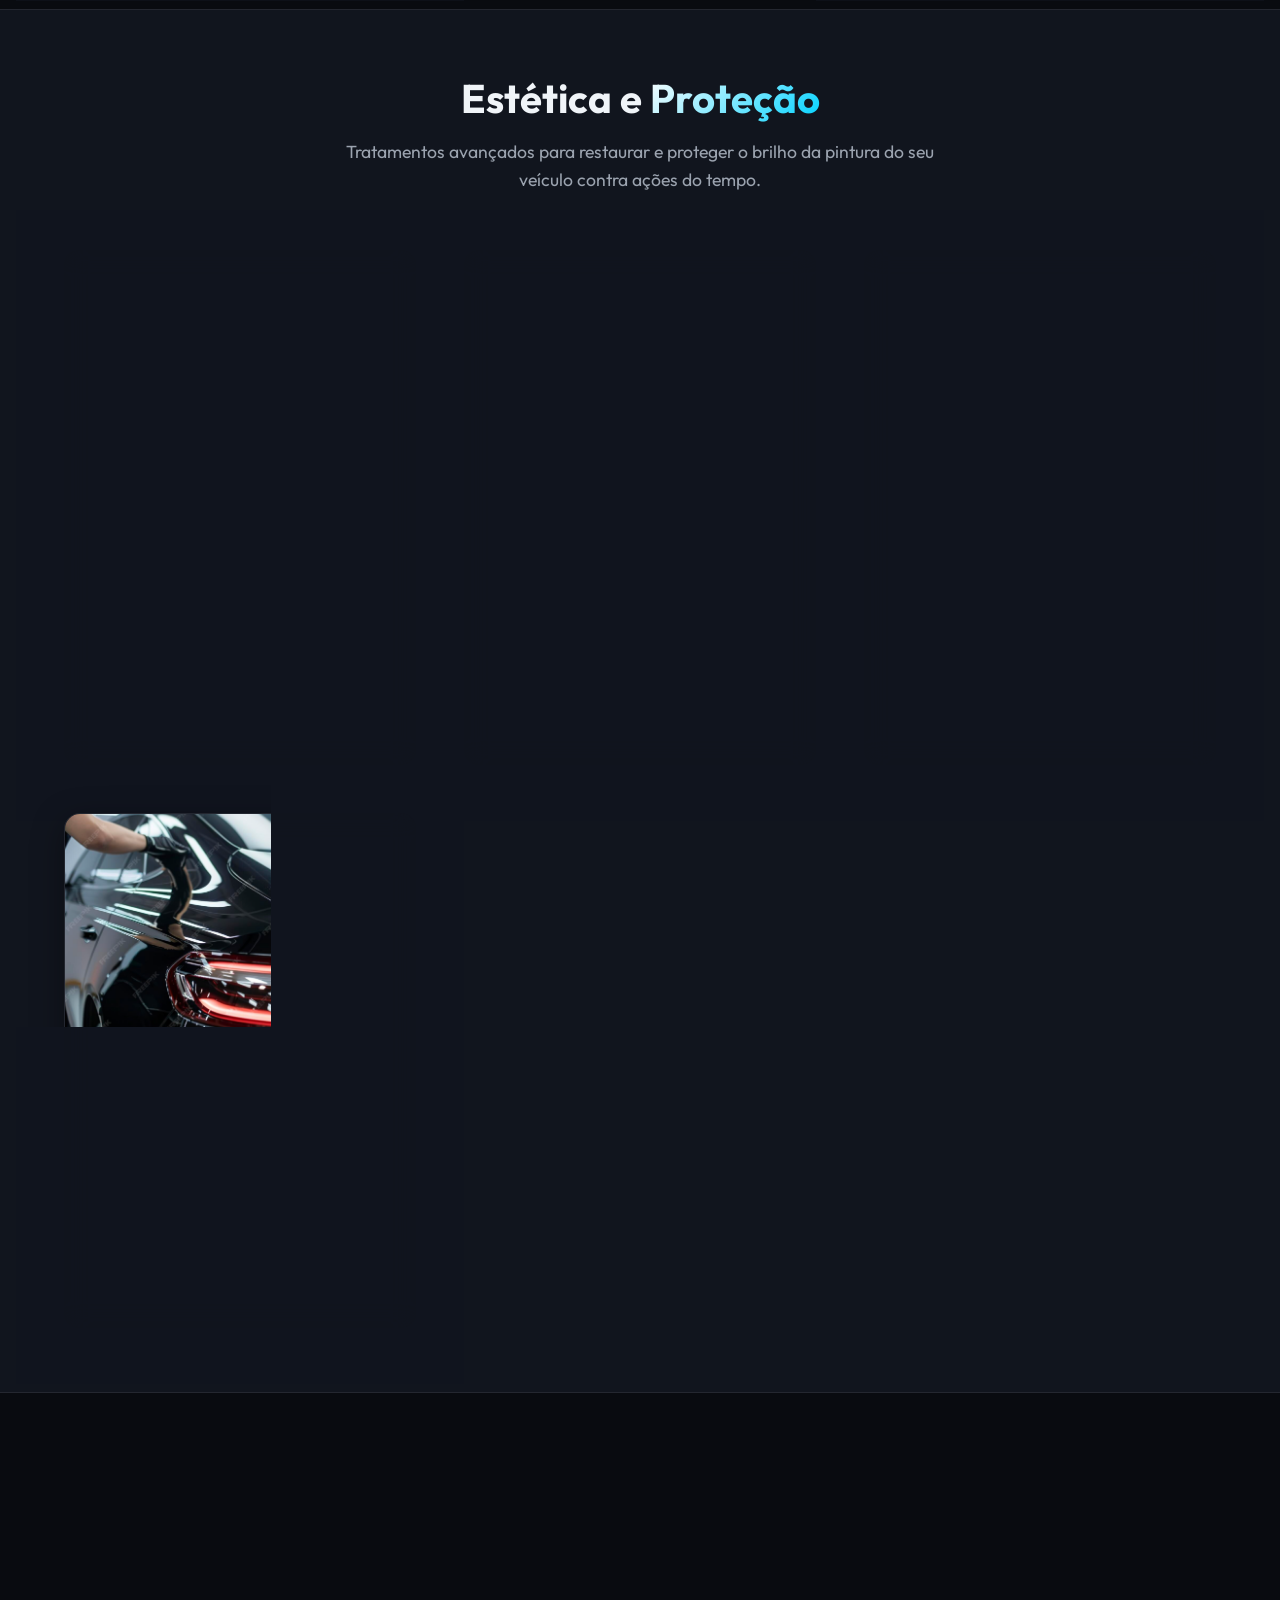
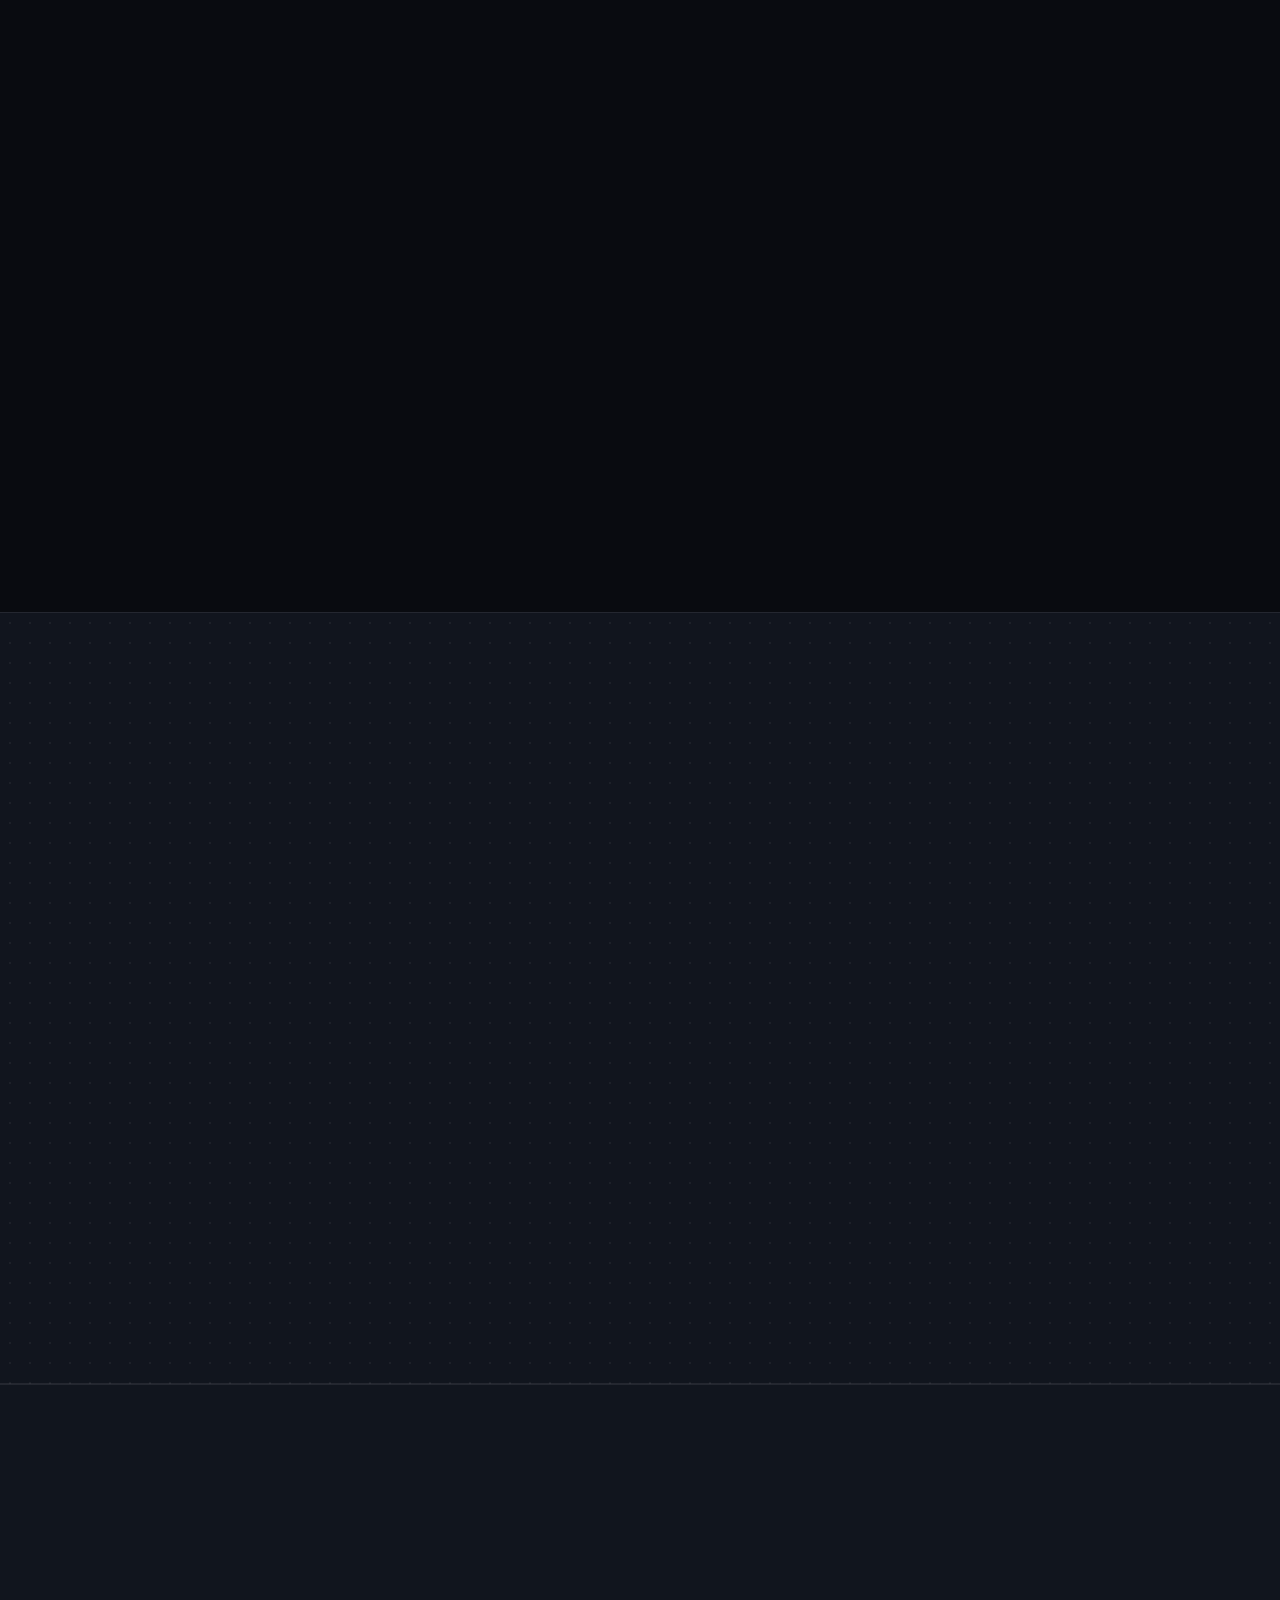
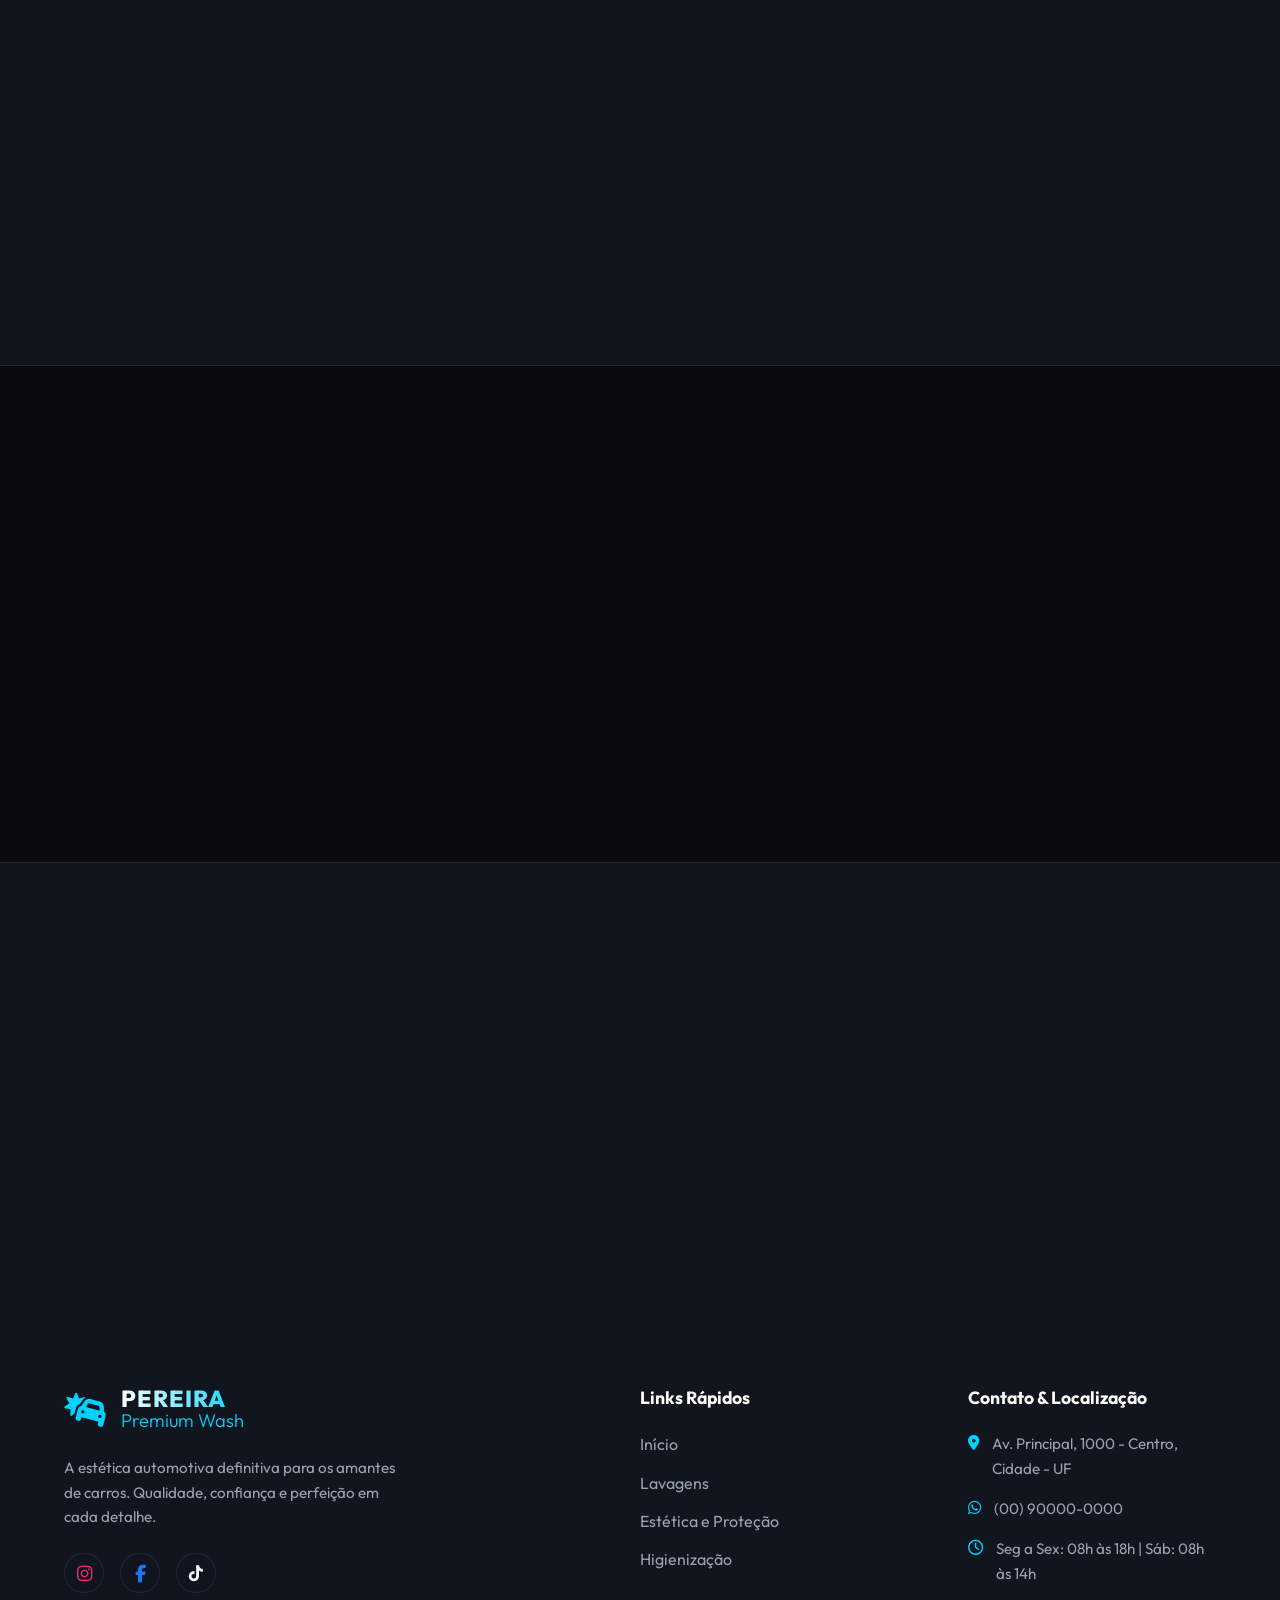
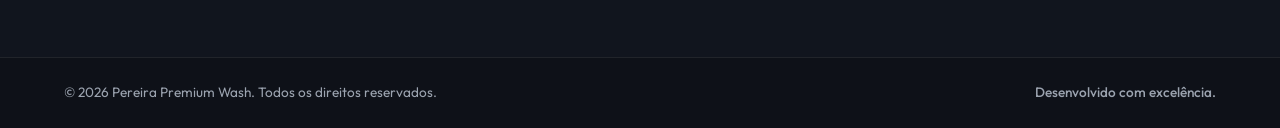
==== commit 03a18898: "Final: Auditoria de Responsividade e Navegação Premium v13" ====
--- a/index.html
+++ b/index.html
@@ -12,7 +12,7 @@
     <!-- Font Awesome -->
     <link rel="stylesheet" href="https://cdnjs.cloudflare.com/ajax/libs/font-awesome/6.4.0/css/all.min.css">
     <!-- CSS Personalizado -->
-    <link rel="stylesheet" href="styles.css?v=12">
+    <link rel="stylesheet" href="styles.css?v=13">
 </head>
 <body class="dark-theme">
     <!-- Efeito de Fundo Global blur -->
--- a/styles.css
+++ b/styles.css
@@ -1289,12 +1289,16 @@
     .footer-grid { grid-template-columns: 1fr; gap: 2.5rem; }
     .footer-bottom .container { flex-direction: column; gap: 1rem; text-align: center; }
     
-    .floating-whatsapp {
+    .floating-actions {
         bottom: 20px;
         right: 20px;
-        width: 50px;
-        height: 50px;
-        font-size: 26px;
+        gap: 12px;
+    }
+    
+    .floating-whatsapp, .back-to-top {
+        width: 52px;
+        height: 52px;
+        font-size: 22px;
     }
 }
 
